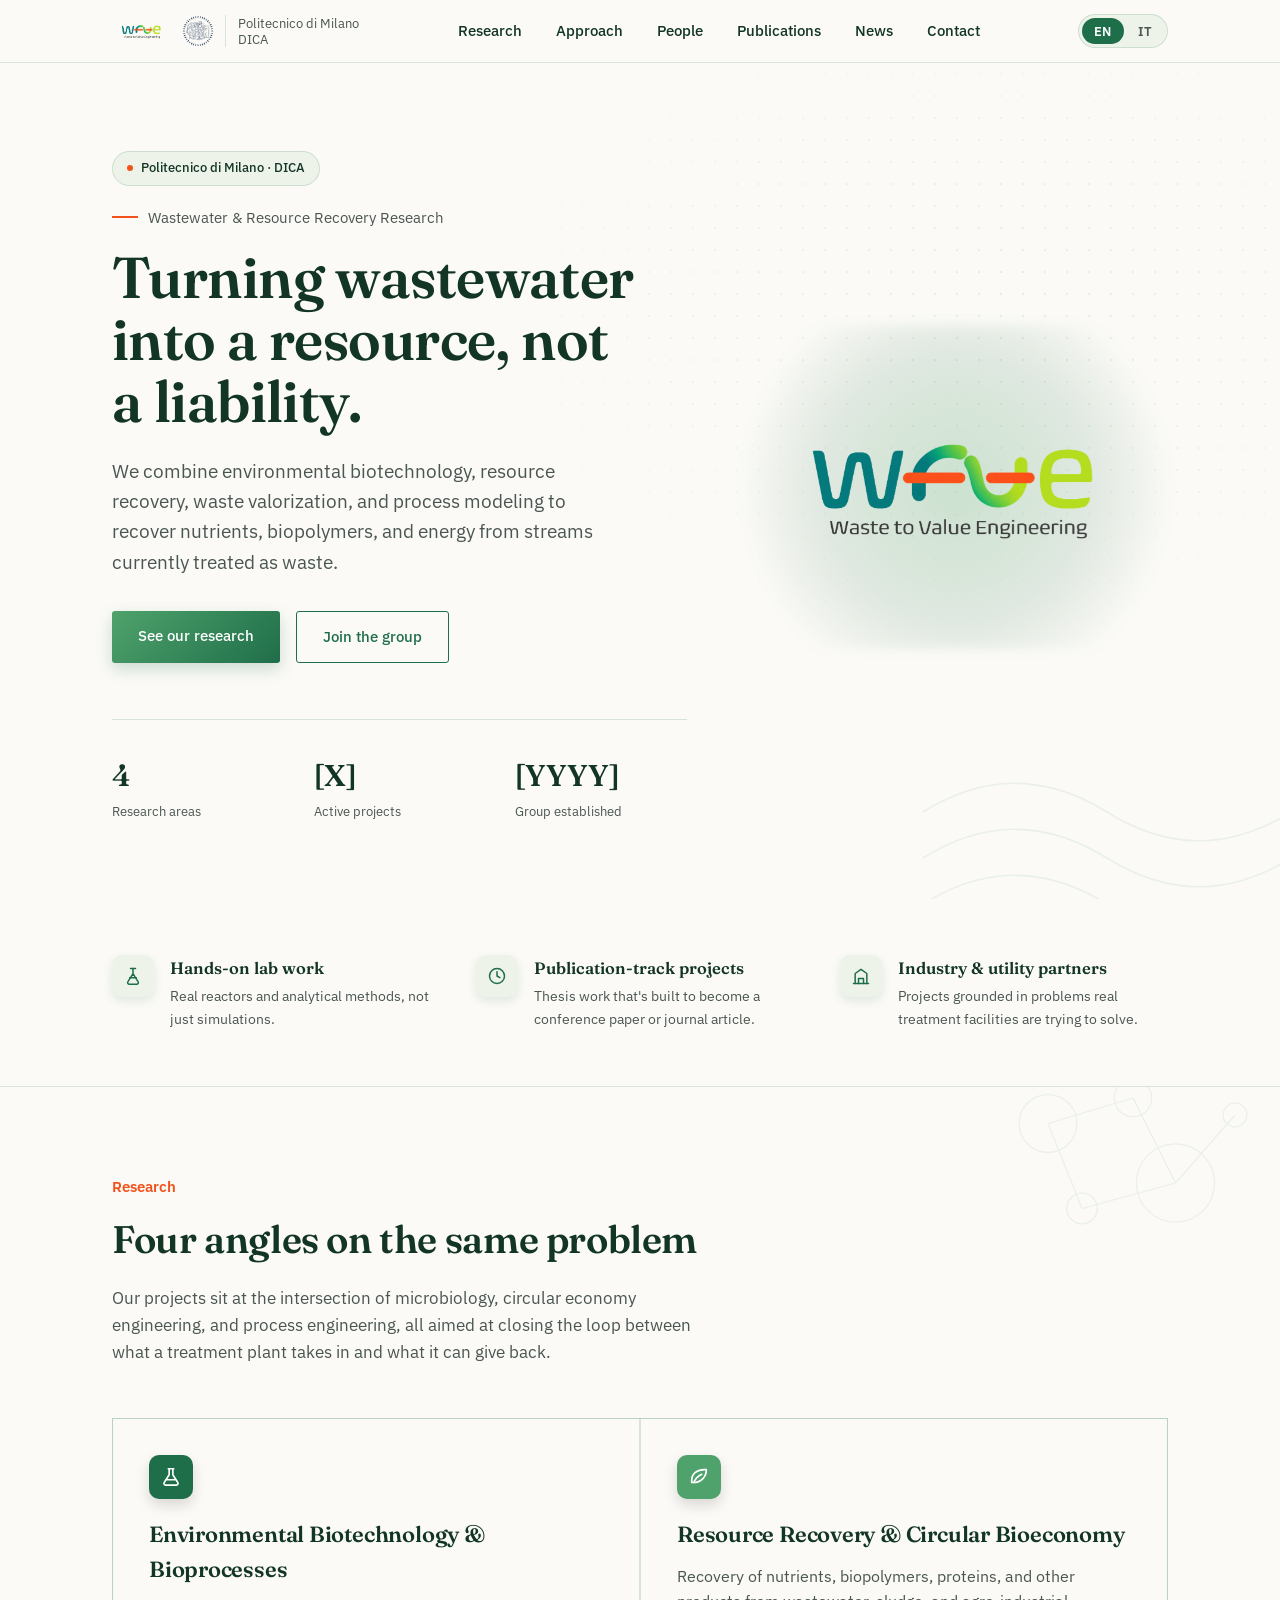
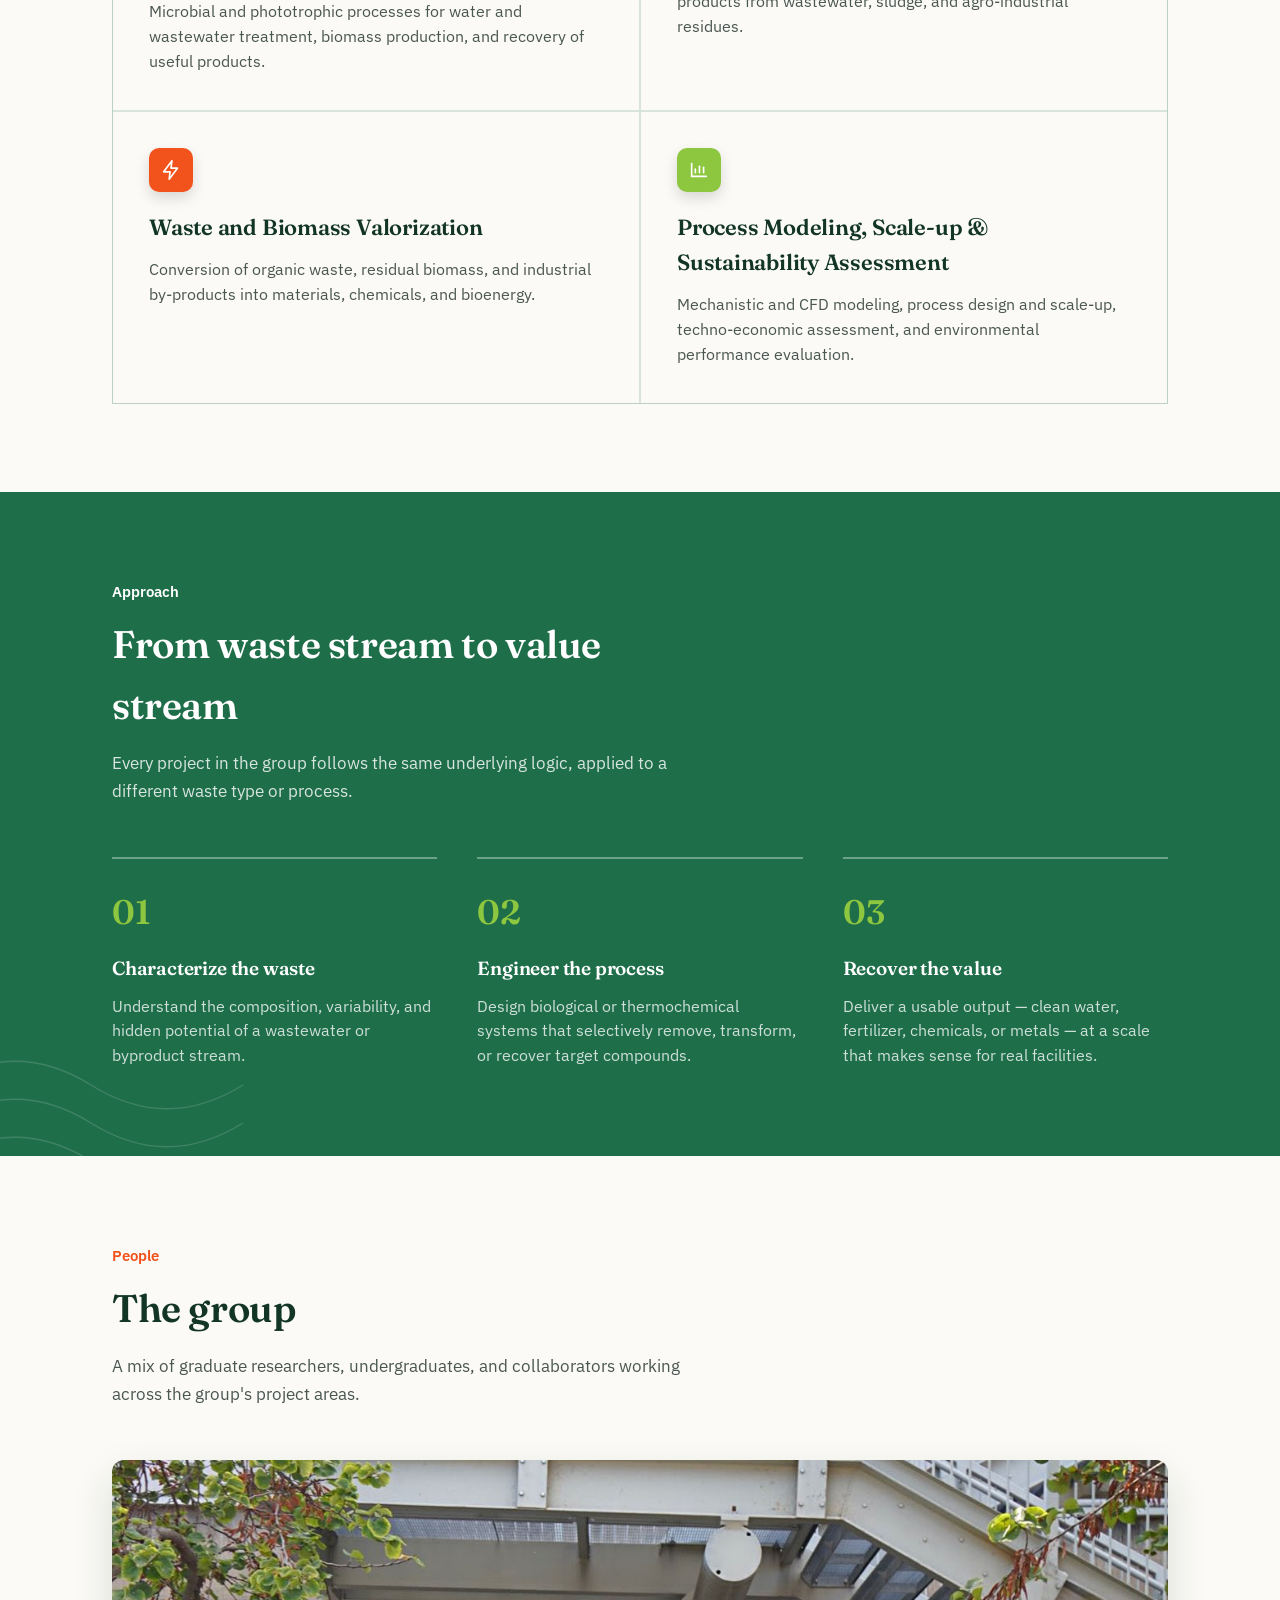
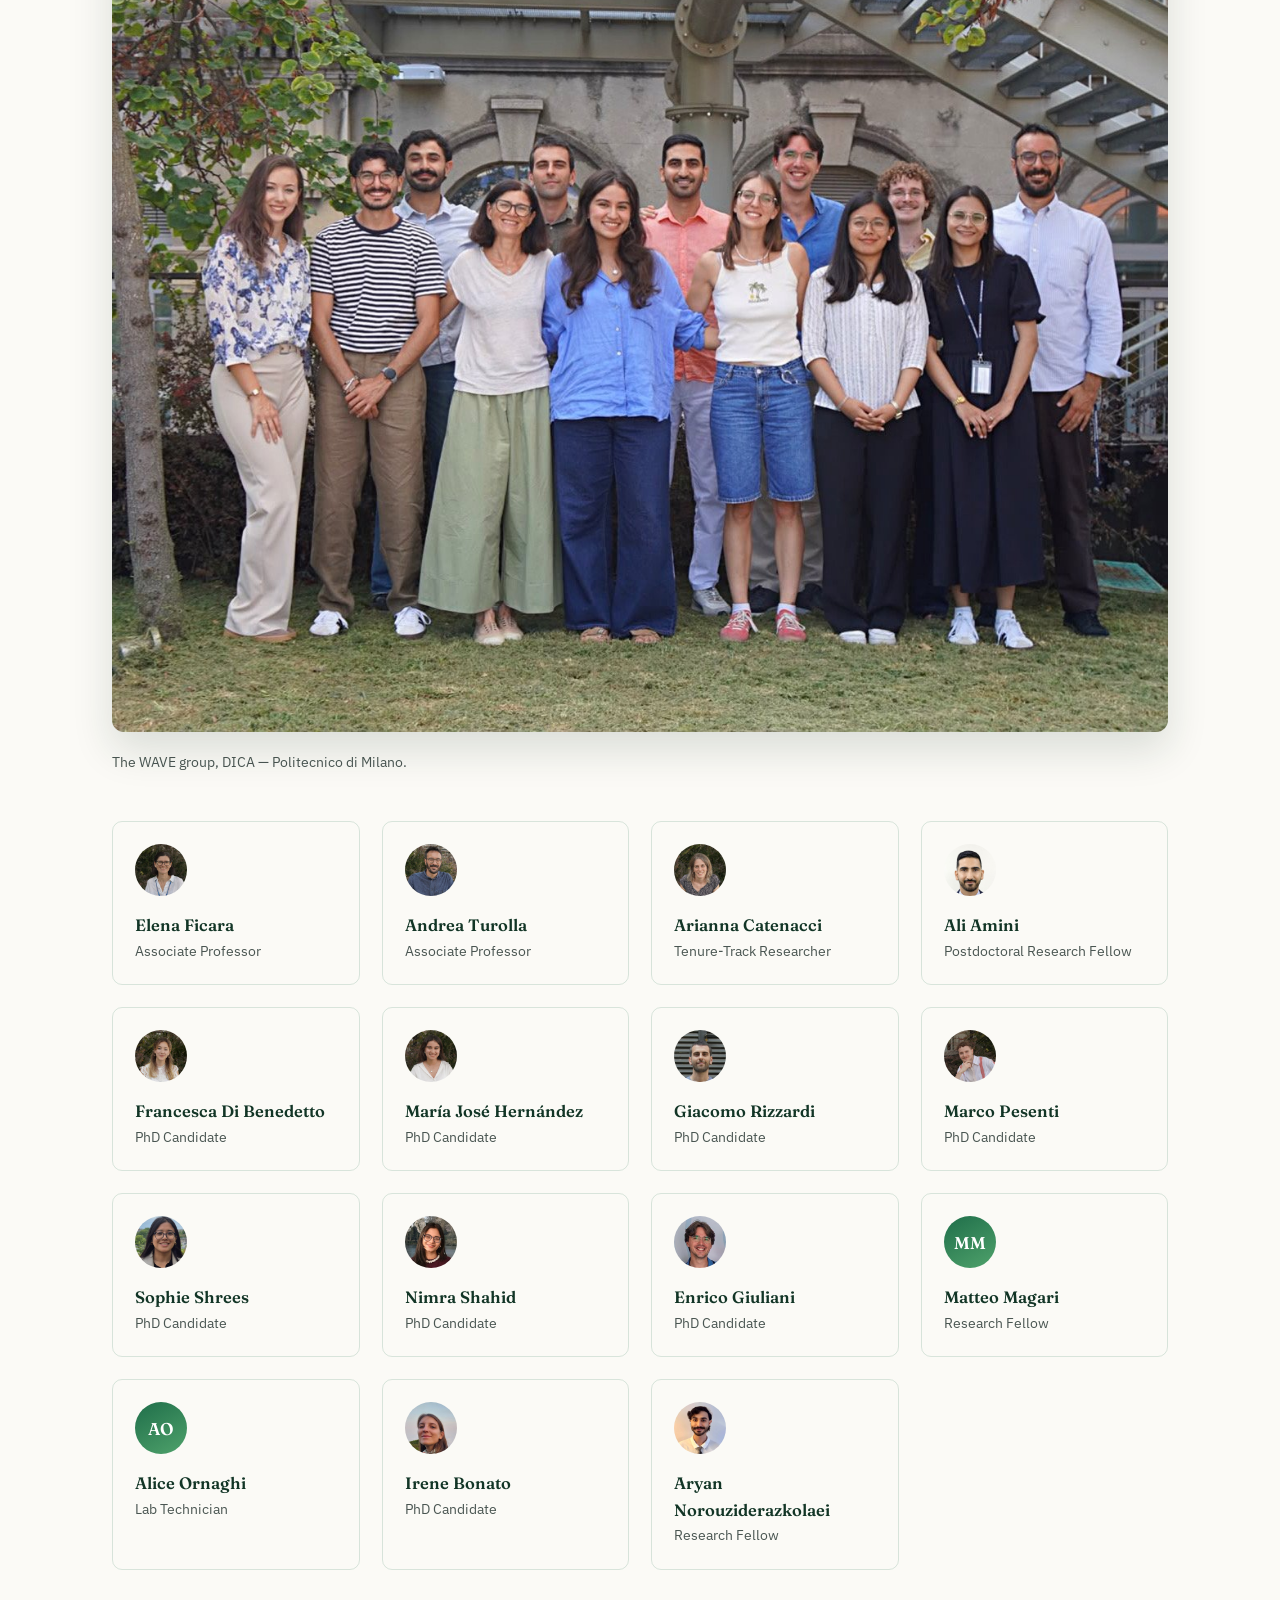
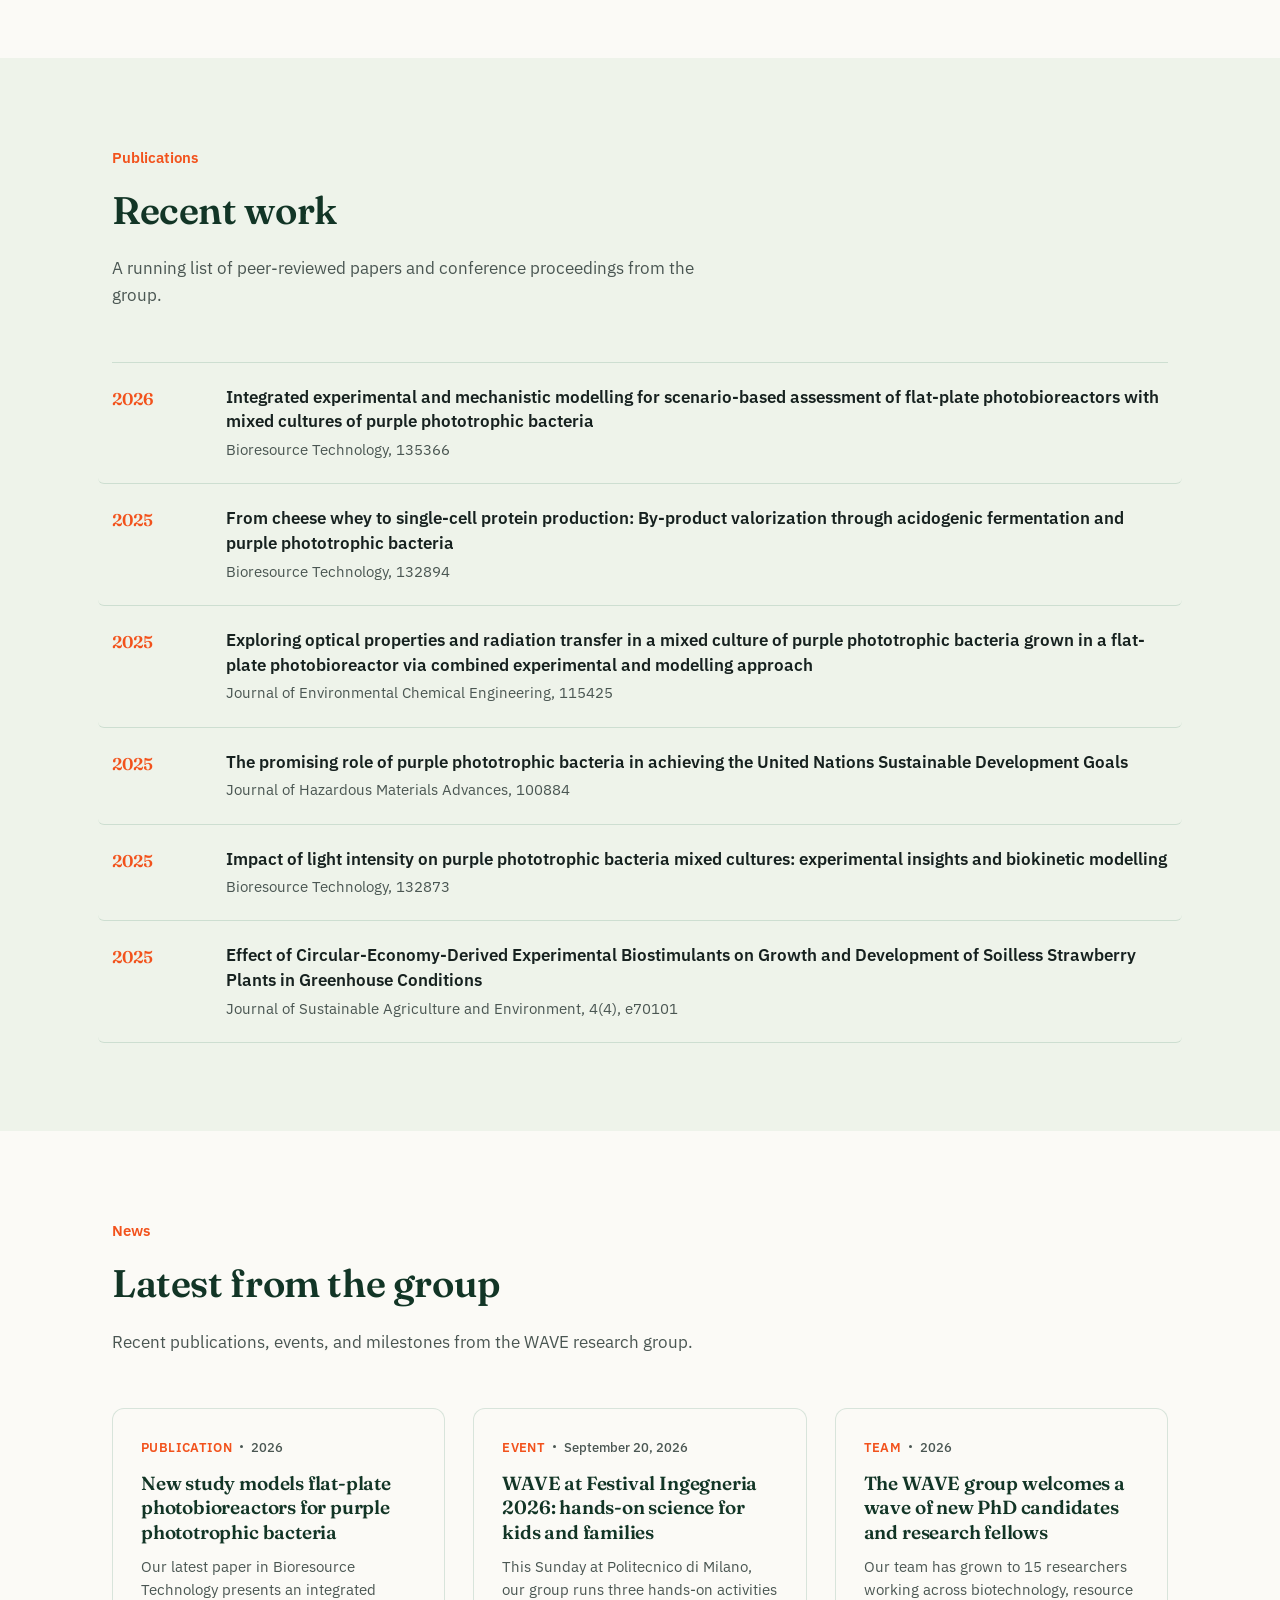
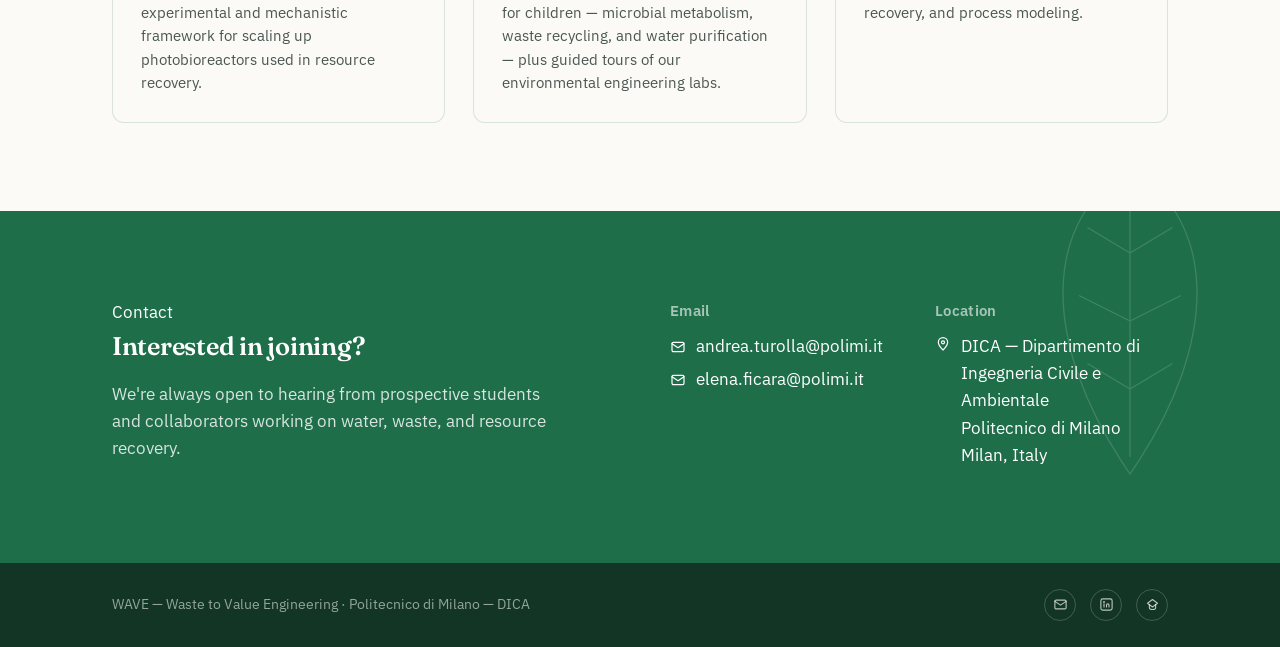
==== index.html @ e02fe206 "Make the whole person card clickable, not just the photo Elena Ficara and Ali Amini's .person cards " ====
<!DOCTYPE html>
<html lang="en">
<head>
<meta charset="UTF-8">
<meta name="viewport" content="width=device-width, initial-scale=1.0">
<title>WAVE — Waste to Value Engineering</title>
<link rel="icon" href="wave-logo.png">
<link rel="preconnect" href="https://fonts.googleapis.com">
<link rel="preconnect" href="https://fonts.gstatic.com" crossorigin>
<link href="https://fonts.googleapis.com/css2?family=Fraunces:opsz,wght@9..144,400;9..144,500;9..144,600;9..144,700&family=IBM+Plex+Sans:wght@400;500;600&display=swap" rel="stylesheet">
<style>
  :root{
    --teal-deep:   #1F6E4A;
    --teal-ink:    #123526;
    --green-mid:   #4FA26B;
    --green-lime:  #8DC63F;
    --orange:      #F2521C;
    --bg:          #FBFAF6;
    --bg-alt:      #EEF3EA;
    --ink:         #16211F;
    --ink-soft:    #4A5652;
    --line:        rgba(31,110,74,0.16);
  }

  *{margin:0;padding:0;box-sizing:border-box;}

  html{scroll-behavior:smooth;}

  body{
    background:var(--bg);
    color:var(--ink);
    font-family:'IBM Plex Sans', sans-serif;
    font-size:17px;
    line-height:1.6;
    -webkit-font-smoothing:antialiased;
  }

  h1,h2,h3,.display{
    font-family:'Fraunces', serif;
    font-weight:600;
    letter-spacing:-0.01em;
    color:var(--teal-ink);
  }

  a{color:inherit;text-decoration:none;}
  img{max-width:100%;display:block;}
  svg{display:block;}

  .wrap{
    max-width:1120px;
    margin:0 auto;
    padding:0 32px;
  }

  /* ---------- nav ---------- */
  header{
    position:sticky;
    top:0;
    z-index:50;
    background:rgba(251,250,246,0.92);
    backdrop-filter:blur(8px);
    border-bottom:1px solid var(--line);
  }
  .nav-inner{
    display:flex;
    align-items:center;
    justify-content:space-between;
    padding:14px 32px;
    max-width:1120px;
    margin:0 auto;
    gap:20px;
  }
  .brand{display:flex;align-items:center;gap:12px;}
  .brand img{height:32px;width:auto;}
  .brand .polimi-logo{height:30px;}
  .brand .affil{
    font-size:12.5px;
    color:var(--ink-soft);
    border-left:1px solid var(--line);
    padding-left:12px;
    line-height:1.3;
  }
  nav{flex:1;display:flex;justify-content:center;}
  nav ul{
    display:flex;
    gap:30px;
    list-style:none;
  }
  nav a{
    font-size:15px;
    font-weight:500;
    color:var(--teal-ink);
    padding:6px 2px;
    border-bottom:2px solid transparent;
    transition:border-color .15s ease;
  }
  nav a:hover{border-color:var(--orange);}
  .nav-toggle{display:none;}

  /* ---------- language switch ---------- */
  .lang-switch{
    display:flex;
    align-items:center;
    gap:2px;
    border:1px solid var(--line);
    border-radius:100px;
    padding:3px;
    background:var(--bg-alt);
    flex:none;
  }
  .lang-switch button{
    border:none;
    background:transparent;
    font-family:'IBM Plex Sans',sans-serif;
    font-size:12.5px;
    font-weight:600;
    letter-spacing:0.02em;
    color:var(--ink-soft);
    padding:5px 12px;
    border-radius:100px;
    cursor:pointer;
    transition:background .15s ease, color .15s ease;
  }
  .lang-switch button.active{
    background:var(--teal-deep);
    color:#fff;
  }
  .lang-switch button:hover:not(.active){color:var(--teal-ink);}

  /* ---------- hero ---------- */
  .hero{
    position:relative;
    padding:88px 0 76px;
    overflow:hidden;
    isolation:isolate;
  }
  .hero::before{
    content:"";
    position:absolute;
    inset:0;
    background-image:radial-gradient(rgba(31,110,74,0.10) 1.4px, transparent 1.4px);
    background-size:22px 22px;
    -webkit-mask-image:radial-gradient(ellipse 65% 60% at 78% 30%, #000 0%, transparent 72%);
    mask-image:radial-gradient(ellipse 65% 60% at 78% 30%, #000 0%, transparent 72%);
    pointer-events:none;
  }
  .hero-grid{
    position:relative;
    display:grid;
    grid-template-columns:1.15fr 0.85fr;
    gap:56px;
    align-items:center;
  }
  .affil-chip{
    display:inline-flex;
    align-items:center;
    gap:8px;
    background:var(--bg-alt);
    border:1px solid var(--line);
    color:var(--teal-ink);
    font-size:13px;
    font-weight:500;
    padding:6px 14px;
    border-radius:100px;
    margin-bottom:20px;
  }
  .affil-chip .dot{width:6px;height:6px;border-radius:50%;background:var(--orange);}
  .eyebrow-line{
    display:flex;
    align-items:center;
    gap:10px;
    margin-bottom:18px;
    color:var(--ink-soft);
    font-size:14.5px;
  }
  .eyebrow-line .dash{
    width:26px;height:2px;background:var(--orange);
  }
  .hero h1{
    font-size:clamp(2.5rem, 4.6vw, 3.6rem);
    line-height:1.08;
    max-width:14ch;
  }
  .hero p.lede{
    margin-top:22px;
    font-size:19px;
    color:var(--ink-soft);
    max-width:46ch;
  }
  .hero-cta{
    margin-top:34px;
    display:flex;
    gap:16px;
    flex-wrap:wrap;
  }
  .btn{
    display:inline-block;
    padding:13px 26px;
    border-radius:3px;
    font-weight:500;
    font-size:15px;
  }
  .btn-primary{
    background:linear-gradient(135deg, var(--green-mid), var(--teal-deep));
    color:#fff;
    box-shadow:0 6px 16px rgba(31,110,74,0.22);
    transition:box-shadow .2s ease, transform .2s ease;
  }
  .btn-primary:hover{
    box-shadow:0 10px 22px rgba(31,110,74,0.32);
    transform:translateY(-1px);
  }
  .btn-ghost{
    border:1.5px solid var(--teal-deep);
    color:var(--teal-deep);
    transition:background .15s ease, transform .2s ease;
  }
  .btn-ghost:hover{background:rgba(31,110,74,0.06); transform:translateY(-1px);}
  .hero-visual{
    position:relative;
    display:flex;
    align-items:center;
    justify-content:center;
    padding:20px 0;
  }
  .hero-visual::before{
    content:"";
    position:absolute;
    inset:-10%;
    background:radial-gradient(circle at 50% 50%, rgba(79,162,107,0.28) 0%, rgba(31,110,74,0.12) 45%, transparent 72%);
    filter:blur(6px);
    pointer-events:none;
    z-index:-1;
  }
  .hero-stats{
    position:relative;
    margin-top:56px;
    padding-top:32px;
    border-top:1px solid var(--line);
    display:grid;
    grid-template-columns:repeat(3,auto);
    gap:48px;
  }
  .hero-stats .stat-num{
    font-family:'Fraunces',serif;
    font-size:30px;
    font-weight:600;
    color:var(--teal-ink);
  }
  .hero-stats .stat-label{
    font-size:13px;
    color:var(--ink-soft);
    margin-top:2px;
  }

  @media (prefers-reduced-motion: no-preference){
    .reveal{animation:reveal-up .7s cubic-bezier(.2,.7,.2,1) both;}
    .reveal-1{animation-delay:.02s;}
    .reveal-2{animation-delay:.12s;}
    .reveal-3{animation-delay:.22s;}
    .reveal-4{animation-delay:.32s;}
    @keyframes reveal-up{
      from{opacity:0; transform:translateY(14px);}
      to{opacity:1; transform:translateY(0);}
    }

    .hero-visual img{
      animation:logo-materialize 1.3s cubic-bezier(.16,1,.3,1) both;
      animation-delay:.5s;
    }
    @keyframes logo-materialize{
      0%{opacity:0; transform:scale(.8); filter:blur(10px);}
      55%{opacity:1;}
      100%{opacity:1; transform:scale(1); filter:blur(0);}
    }

    /* ---------- scroll reveal ---------- */
    [data-reveal]{
      opacity:0;
      transform:translateY(28px);
      transition:opacity .8s cubic-bezier(.2,.7,.2,1), transform .8s cubic-bezier(.2,.7,.2,1);
    }
    [data-reveal].is-visible{
      opacity:1;
      transform:translateY(0);
    }
    .why-grid [data-reveal]:nth-child(2){transition-delay:.1s;}
    .why-grid [data-reveal]:nth-child(3){transition-delay:.2s;}
    .research-grid [data-reveal]:nth-child(2){transition-delay:.08s;}
    .research-grid [data-reveal]:nth-child(3){transition-delay:.16s;}
    .research-grid [data-reveal]:nth-child(4){transition-delay:.24s;}
    .process [data-reveal]:nth-child(2){transition-delay:.1s;}
    .process [data-reveal]:nth-child(3){transition-delay:.2s;}
    .people-grid [data-reveal]:nth-child(4n+2){transition-delay:.08s;}
    .people-grid [data-reveal]:nth-child(4n+3){transition-delay:.16s;}
    .people-grid [data-reveal]:nth-child(4n+4){transition-delay:.24s;}
    .pub-list [data-reveal]:nth-child(2){transition-delay:.1s;}
    .pub-list [data-reveal]:nth-child(3){transition-delay:.2s;}
    .news-grid [data-reveal]:nth-child(2){transition-delay:.1s;}
    .news-grid [data-reveal]:nth-child(3){transition-delay:.2s;}
  }

  /* ---------- section shared ---------- */
  section{padding:88px 0;}
  .section-head{
    max-width:60ch;
    margin-bottom:52px;
  }
  .section-head .kicker{
    color:var(--orange);
    font-weight:600;
    font-size:15px;
    margin-bottom:10px;
    display:block;
  }
  .section-head h2{
    font-size:clamp(1.8rem,3vw,2.4rem);
  }
  .section-head p{
    margin-top:14px;
    color:var(--ink-soft);
    font-size:17px;
  }
  .band-teal{
    background:var(--teal-deep);
    color:#fff;
  }
  .band-teal h2, .band-teal .section-head .kicker{color:#fff;}
  .band-teal .section-head p{color:rgba(255,255,255,0.82);}

  /* ---------- decorative motifs ---------- */
  .decor-host{position:relative; overflow:hidden; isolation:isolate;}
  .decor{
    position:absolute;
    z-index:-1;
    pointer-events:none;
    color:var(--teal-deep);
    opacity:0.07;
  }
  .decor-light{color:#fff; opacity:0.14;}

  /* ---------- why strip ---------- */
  .why-strip{
    padding:56px 0;
    border-bottom:1px solid var(--line);
  }
  .why-grid{
    display:grid;
    grid-template-columns:repeat(3,1fr);
    gap:36px;
  }
  .why-item{
    display:flex;
    gap:16px;
    padding:14px;
    margin:-14px;
    border-radius:12px;
    transition:background .2s ease, transform .2s ease;
  }
  .why-item:hover{
    background:var(--bg-alt);
    transform:translateY(-2px);
  }
  .why-icon{
    flex:none;
    width:42px;height:42px;
    border-radius:10px;
    background:var(--bg-alt);
    display:flex;align-items:center;justify-content:center;
    color:var(--teal-deep);
    box-shadow:0 4px 10px rgba(31,110,74,0.12);
    transition:transform .2s ease;
  }
  .why-item:hover .why-icon{transform:scale(1.06);}
  .why-item h4{
    font-family:'Fraunces',serif;
    font-size:16.5px;
    font-weight:600;
    color:var(--teal-ink);
    margin-bottom:4px;
  }
  .why-item p{
    font-size:14px;
    color:var(--ink-soft);
  }

  /* ---------- research cards ---------- */
  .research-grid{
    display:grid;
    grid-template-columns:repeat(2,1fr);
    gap:2px;
    background:var(--line);
    border:1px solid var(--line);
  }
  .research-card{
    background:var(--bg);
    padding:36px;
    transition:background .15s ease;
  }
  .research-card:hover{background:var(--bg-alt);}
  .research-card .icon-badge{
    width:44px;height:44px;
    border-radius:10px;
    display:flex;align-items:center;justify-content:center;
    margin-bottom:18px;
    color:#fff;
    box-shadow:0 6px 14px rgba(0,0,0,0.14);
    transition:transform .2s ease;
  }
  .research-card:hover .icon-badge{transform:scale(1.06);}
  .research-card h3{
    font-size:22px;
    margin-bottom:12px;
  }
  .research-card p{
    color:var(--ink-soft);
    font-size:15.5px;
  }

  /* ---------- process ---------- */
  .process{
    display:grid;
    grid-template-columns:repeat(3,1fr);
    gap:40px;
    margin-top:8px;
  }
  .process-step{
    position:relative;
    padding-top:26px;
    border-top:2px solid rgba(255,255,255,0.35);
  }
  .process-step .num{
    font-family:'Fraunces',serif;
    font-size:34px;
    font-weight:600;
    color:var(--green-lime);
    display:block;
    margin-bottom:14px;
  }
  .process-step h3{
    color:#fff;
    font-size:19px;
    margin-bottom:10px;
  }
  .process-step p{
    color:rgba(255,255,255,0.78);
    font-size:15.5px;
  }

  /* ---------- people ---------- */
  .team-photo{
    border-radius:12px;
    overflow:hidden;
    margin-bottom:20px;
    box-shadow:0 18px 40px rgba(18,53,38,0.14);
  }
  .team-photo img{
    width:100%;
    height:auto;
    display:block;
  }
  .team-photo-caption{
    font-size:13.5px;
    color:var(--ink-soft);
    margin-bottom:48px;
  }
  .people-grid{
    display:grid;
    grid-template-columns:repeat(4,1fr);
    gap:22px;
  }
  .person{
    display:block;
    text-align:left;
    border:1px solid var(--line);
    border-radius:10px;
    padding:22px;
    transition:box-shadow .15s ease, transform .15s ease;
  }
  .person:hover{
    box-shadow:0 10px 24px rgba(18,53,38,0.08);
    transform:translateY(-2px);
  }
  a.person{cursor:pointer;}
  .person .avatar{
    width:52px;height:52px;
    border-radius:50%;
    background:linear-gradient(150deg,var(--teal-deep),var(--green-mid));
    margin-bottom:16px;
    display:flex;align-items:center;justify-content:center;
    color:#fff;
    font-family:'Fraunces',serif;
    font-weight:600;
    font-size:17px;
    overflow:hidden;
    transition:opacity .15s ease;
  }
  a.person:hover .avatar{opacity:0.85;}
  .person .avatar img{
    width:100%;
    height:100%;
    object-fit:cover;
    display:block;
  }
  .person h4{
    font-family:'Fraunces',serif;
    font-size:16.5px;
    font-weight:600;
    color:var(--teal-ink);
  }
  .person .role{
    font-size:13.5px;
    color:var(--ink-soft);
    margin-top:2px;
  }
  .people-note{
    margin-top:32px;
    font-size:14.5px;
    color:var(--ink-soft);
    border-top:1px solid var(--line);
    padding-top:20px;
  }

  /* ---------- publications ---------- */
  .pub-list{border-top:1px solid var(--line);}
  .pub-item{
    display:grid;
    grid-template-columns:90px 1fr;
    gap:24px;
    padding:22px 14px;
    margin:0 -14px;
    border-bottom:1px solid var(--line);
    border-radius:6px;
    transition:background .15s ease;
  }
  .pub-item:hover{background:rgba(31,110,74,0.05);}
  .pub-item .year{
    font-family:'Fraunces',serif;
    font-weight:600;
    color:var(--orange);
    font-size:17px;
  }
  .pub-item h4{
    font-size:16.5px;
    font-weight:600;
    color:var(--ink);
    line-height:1.5;
  }
  .pub-item .venue{
    font-size:14.5px;
    color:var(--ink-soft);
    margin-top:4px;
  }

  /* ---------- news ---------- */
  .news-grid{
    display:grid;
    grid-template-columns:repeat(3,1fr);
    gap:28px;
  }
  .news-card{
    background:var(--bg);
    border:1px solid var(--line);
    border-radius:12px;
    padding:28px;
    transition:box-shadow .2s ease, transform .2s ease;
  }
  .news-card:hover{
    box-shadow:0 14px 28px rgba(18,53,38,0.12);
    transform:translateY(-3px);
  }
  .news-meta{
    display:flex;
    align-items:center;
    gap:8px;
    margin-bottom:14px;
    font-size:12.5px;
    font-weight:600;
    color:var(--orange);
    text-transform:uppercase;
    letter-spacing:0.03em;
  }
  .news-meta .dot{width:3px;height:3px;border-radius:50%;background:var(--ink-soft);flex:none;}
  .news-meta .news-date{
    color:var(--ink-soft);
    font-weight:500;
    text-transform:none;
    letter-spacing:0;
  }
  .news-card h3{
    font-size:19px;
    line-height:1.3;
    margin-bottom:10px;
  }
  .news-card p{
    font-size:14.5px;
    color:var(--ink-soft);
  }

  /* ---------- contact / footer ---------- */
  .contact-grid{
    display:grid;
    grid-template-columns:1fr 1fr;
    gap:60px;
    align-items:start;
  }
  .contact-block h3{
    font-size:15px;
    text-transform:none;
    letter-spacing:0.02em;
    margin-bottom:10px;
    font-family:'IBM Plex Sans',sans-serif;
    font-weight:600;
    color:rgba(255,255,255,0.6);
  }
  .contact-block a, .contact-block p{
    color:#fff;
    font-size:17px;
    display:flex;
    align-items:center;
    gap:10px;
    margin-bottom:6px;
  }
  .contact-block a{transition:opacity .15s ease;}
  .contact-block a:hover{opacity:0.75;}
  footer{
    background:var(--teal-ink);
    color:rgba(255,255,255,0.55);
    padding:26px 0;
    font-size:13.5px;
  }
  .footer-inner{
    display:flex;
    justify-content:space-between;
    align-items:center;
    flex-wrap:wrap;
    gap:12px;
  }
  .footer-social{
    display:flex;
    gap:14px;
  }
  .footer-social a{
    width:32px;height:32px;
    border-radius:50%;
    border:1px solid rgba(255,255,255,0.2);
    display:flex;align-items:center;justify-content:center;
    color:rgba(255,255,255,0.7);
    transition:border-color .15s ease, color .15s ease;
  }
  .footer-social a:hover{border-color:var(--green-lime); color:var(--green-lime);}

  .placeholder-tag{
    display:inline-block;
    font-size:12px;
    background:rgba(242,82,28,0.12);
    color:var(--orange);
    padding:2px 8px;
    border-radius:2px;
    margin-left:8px;
    font-weight:500;
    vertical-align:middle;
  }

  @media (max-width: 860px){
    nav ul{display:none;}
    .brand .affil{display:none;}
    .hero-grid{grid-template-columns:1fr;}
    .hero-visual{order:-1;max-width:260px;margin:0 auto;}
    .hero-stats{grid-template-columns:repeat(3,1fr); gap:20px;}
    .why-grid{grid-template-columns:1fr; gap:28px;}
    .research-grid{grid-template-columns:1fr;}
    .process{grid-template-columns:1fr;gap:32px;}
    .people-grid{grid-template-columns:repeat(2,1fr);}
    .news-grid{grid-template-columns:1fr;}
    .contact-grid{grid-template-columns:1fr;gap:36px;}
    .pub-item{grid-template-columns:60px 1fr;}
  }
</style>
</head>
<body>

<header>
  <div class="nav-inner">
    <div class="brand">
      <img src="wave-logo.png" alt="WAVE logo">
      <img src="polimi-logo.png" alt="Politecnico di Milano logo" class="polimi-logo">
      <span class="affil">Politecnico di Milano<br>DICA</span>
    </div>
    <nav>
      <ul>
        <li><a href="#research" data-i18n="nav.research">Research</a></li>
        <li><a href="#approach" data-i18n="nav.approach">Approach</a></li>
        <li><a href="#people" data-i18n="nav.people">People</a></li>
        <li><a href="#publications" data-i18n="nav.publications">Publications</a></li>
        <li><a href="#news" data-i18n="nav.news">News</a></li>
        <li><a href="#contact" data-i18n="nav.contact">Contact</a></li>
      </ul>
    </nav>
    <div class="lang-switch" role="group" aria-label="Language / Lingua">
      <button type="button" data-lang-btn="en">EN</button>
      <button type="button" data-lang-btn="it">IT</button>
    </div>
  </div>
</header>

<section class="hero">
  <svg class="decor" style="width:460px;height:460px;bottom:-120px;right:-80px;" viewBox="0 0 400 400" fill="none" stroke="currentColor" stroke-width="1.5" aria-hidden="true">
    <path d="M20,220 Q100,170 180,220 T340,220"/>
    <path d="M20,260 Q100,210 180,260 T340,260"/>
    <path d="M20,300 Q100,250 180,300 T340,300"/>
    <path d="M20,340 Q100,290 180,340 T340,340"/>
  </svg>
  <div class="wrap hero-grid">
    <div>
      <div class="affil-chip reveal reveal-1"><span class="dot"></span> Politecnico di Milano · DICA</div>
      <div class="eyebrow-line reveal reveal-1"><span class="dash"></span> <span data-i18n="hero.eyebrow">Wastewater &amp; Resource Recovery Research</span></div>
      <h1 class="reveal reveal-2" data-i18n="hero.h1">Turning wastewater into a resource, not a liability.</h1>
      <p class="lede reveal reveal-3" data-i18n="hero.lede">We combine environmental biotechnology, resource recovery, waste valorization, and process modeling to recover nutrients, biopolymers, and energy from streams currently treated as waste.</p>
      <div class="hero-cta reveal reveal-4">
        <a href="#research" class="btn btn-primary" data-i18n="hero.cta.primary">See our research</a>
        <a href="#contact" class="btn btn-ghost" data-i18n="hero.cta.ghost">Join the group</a>
      </div>
      <div class="hero-stats reveal reveal-4">
        <div>
          <div class="stat-num">4</div>
          <div class="stat-label" data-i18n="hero.stat1">Research areas</div>
        </div>
        <div>
          <div class="stat-num">[X]</div>
          <div class="stat-label" data-i18n="hero.stat2">Active projects</div>
        </div>
        <div>
          <div class="stat-num">[YYYY]</div>
          <div class="stat-label" data-i18n="hero.stat3">Group established</div>
        </div>
      </div>
    </div>
    <div class="hero-visual reveal reveal-3">
      <img src="wave-logo.png" alt="WAVE — Waste to Value Engineering logo" style="width:100%;height:auto;object-fit:contain;">
    </div>
  </div>
</section>

<section class="why-strip">
  <div class="wrap why-grid">
    <div class="why-item" data-reveal>
      <div class="why-icon">
        <svg width="20" height="20" viewBox="0 0 24 24" fill="none" stroke="currentColor" stroke-width="1.8" stroke-linecap="round" stroke-linejoin="round"><path d="M12 3v6.2L5.8 19a2 2 0 0 0 1.7 3h9a2 2 0 0 0 1.7-3L12 9.2V3"/><path d="M9 3h6"/><path d="M8 14h8"/></svg>
      </div>
      <div>
        <h4 data-i18n="why1.title">Hands-on lab work</h4>
        <p data-i18n="why1.desc">Real reactors and analytical methods, not just simulations.</p>
      </div>
    </div>
    <div class="why-item" data-reveal>
      <div class="why-icon">
        <svg width="20" height="20" viewBox="0 0 24 24" fill="none" stroke="currentColor" stroke-width="1.8" stroke-linecap="round" stroke-linejoin="round"><circle cx="12" cy="12" r="9"/><path d="M12 7v5l3.5 2"/></svg>
      </div>
      <div>
        <h4 data-i18n="why2.title">Publication-track projects</h4>
        <p data-i18n="why2.desc">Thesis work that's built to become a conference paper or journal article.</p>
      </div>
    </div>
    <div class="why-item" data-reveal>
      <div class="why-icon">
        <svg width="20" height="20" viewBox="0 0 24 24" fill="none" stroke="currentColor" stroke-width="1.8" stroke-linecap="round" stroke-linejoin="round"><path d="M3 21h18"/><path d="M5 21V9l7-5 7 5v12"/><path d="M9 21v-6h6v6"/></svg>
      </div>
      <div>
        <h4 data-i18n="why3.title">Industry &amp; utility partners</h4>
        <p data-i18n="why3.desc">Projects grounded in problems real treatment facilities are trying to solve.</p>
      </div>
    </div>
  </div>
</section>

<section id="research" class="decor-host">
  <svg class="decor" style="width:340px;height:340px;top:-40px;right:-40px;" viewBox="0 0 400 400" fill="none" stroke="currentColor" stroke-width="1.5" aria-hidden="true">
    <circle cx="80" cy="90" r="34"/>
    <circle cx="180" cy="60" r="22"/>
    <circle cx="230" cy="160" r="46"/>
    <circle cx="120" cy="190" r="18"/>
    <circle cx="300" cy="80" r="14"/>
    <line x1="80" y1="90" x2="180" y2="60"/>
    <line x1="180" y1="60" x2="230" y2="160"/>
    <line x1="230" y1="160" x2="120" y2="190"/>
    <line x1="80" y1="90" x2="120" y2="190"/>
    <line x1="230" y1="160" x2="300" y2="80"/>
  </svg>
  <div class="wrap">
    <div class="section-head" data-reveal>
      <span class="kicker" data-i18n="research.kicker">Research</span>
      <h2 data-i18n="research.h2">Four angles on the same problem</h2>
      <p data-i18n="research.p">Our projects sit at the intersection of microbiology, circular economy engineering, and process engineering, all aimed at closing the loop between what a treatment plant takes in and what it can give back.</p>
    </div>
    <div class="research-grid">
      <div class="research-card" data-reveal>
        <div class="icon-badge" style="background:var(--teal-deep);">
          <svg width="22" height="22" viewBox="0 0 24 24" fill="none" stroke="currentColor" stroke-width="1.8" stroke-linecap="round" stroke-linejoin="round"><path d="M9 3h6"/><path d="M10 3v6.5L4.6 18a1.8 1.8 0 0 0 1.5 2.8h11.8a1.8 1.8 0 0 0 1.5-2.8L14 9.5V3"/><path d="M7.5 15h9"/></svg>
        </div>
        <h3 data-i18n="research.card1.title">Environmental Biotechnology &amp; Bioprocesses</h3>
        <p data-i18n="research.card1.desc">Microbial and phototrophic processes for water and wastewater treatment, biomass production, and recovery of useful products.</p>
      </div>
      <div class="research-card" data-reveal>
        <div class="icon-badge" style="background:var(--green-mid);">
          <svg width="22" height="22" viewBox="0 0 24 24" fill="none" stroke="currentColor" stroke-width="1.8" stroke-linecap="round" stroke-linejoin="round"><path d="M20 4c0 8-6 14-14 14H4v-2C4 8 10 4 18 4h2Z"/><path d="M6 18c2-4 5-7 9-9"/></svg>
        </div>
        <h3 data-i18n="research.card2.title">Resource Recovery &amp; Circular Bioeconomy</h3>
        <p data-i18n="research.card2.desc">Recovery of nutrients, biopolymers, proteins, and other products from wastewater, sludge, and agro-industrial residues.</p>
      </div>
      <div class="research-card" data-reveal>
        <div class="icon-badge" style="background:var(--orange);">
          <svg width="22" height="22" viewBox="0 0 24 24" fill="none" stroke="currentColor" stroke-width="1.8" stroke-linecap="round" stroke-linejoin="round"><path d="M13 2 4 14h7l-1 8 9-12h-7l1-8Z"/></svg>
        </div>
        <h3 data-i18n="research.card3.title">Waste and Biomass Valorization</h3>
        <p data-i18n="research.card3.desc">Conversion of organic waste, residual biomass, and industrial by-products into materials, chemicals, and bioenergy.</p>
      </div>
      <div class="research-card" data-reveal>
        <div class="icon-badge" style="background:var(--green-lime);">
          <svg width="22" height="22" viewBox="0 0 24 24" fill="none" stroke="currentColor" stroke-width="1.8" stroke-linecap="round" stroke-linejoin="round"><path d="M4 19V5"/><path d="M4 19h16"/><path d="M8 15v-4"/><path d="M12.5 15V8"/><path d="M17 15v-6"/></svg>
        </div>
        <h3 data-i18n="research.card4.title">Process Modeling, Scale-up &amp; Sustainability Assessment</h3>
        <p data-i18n="research.card4.desc">Mechanistic and CFD modeling, process design and scale-up, techno-economic assessment, and environmental performance evaluation.</p>
      </div>
    </div>
  </div>
</section>

<section id="approach" class="band-teal decor-host">
  <svg class="decor decor-light" style="width:380px;height:380px;bottom:-100px;left:-80px;" viewBox="0 0 400 400" fill="none" stroke="currentColor" stroke-width="1.5" aria-hidden="true">
    <path d="M20,220 Q100,170 180,220 T340,220"/>
    <path d="M20,260 Q100,210 180,260 T340,260"/>
    <path d="M20,300 Q100,250 180,300 T340,300"/>
  </svg>
  <div class="wrap">
    <div class="section-head" data-reveal>
      <span class="kicker" data-i18n="approach.kicker">Approach</span>
      <h2 data-i18n="approach.h2">From waste stream to value stream</h2>
      <p data-i18n="approach.p">Every project in the group follows the same underlying logic, applied to a different waste type or process.</p>
    </div>
    <div class="process">
      <div class="process-step" data-reveal>
        <span class="num">01</span>
        <h3 data-i18n="approach.step1.title">Characterize the waste</h3>
        <p data-i18n="approach.step1.desc">Understand the composition, variability, and hidden potential of a wastewater or byproduct stream.</p>
      </div>
      <div class="process-step" data-reveal>
        <span class="num">02</span>
        <h3 data-i18n="approach.step2.title">Engineer the process</h3>
        <p data-i18n="approach.step2.desc">Design biological or thermochemical systems that selectively remove, transform, or recover target compounds.</p>
      </div>
      <div class="process-step" data-reveal>
        <span class="num">03</span>
        <h3 data-i18n="approach.step3.title">Recover the value</h3>
        <p data-i18n="approach.step3.desc">Deliver a usable output — clean water, fertilizer, chemicals, or metals — at a scale that makes sense for real facilities.</p>
      </div>
    </div>
  </div>
</section>

<section id="people">
  <div class="wrap">
    <div class="section-head" data-reveal>
      <span class="kicker" data-i18n="people.kicker">People</span>
      <h2 data-i18n="people.h2">The group</h2>
      <p data-i18n="people.p">A mix of graduate researchers, undergraduates, and collaborators working across the group's project areas.</p>
    </div>
    <div class="team-photo" data-reveal>
      <img src="wave-team-photo.jpg?v=2" alt="The WAVE research group">
    </div>
    <p class="team-photo-caption"><span data-i18n="people.caption">The WAVE group, DICA — Politecnico di Milano.</span></p>
    <div class="people-grid">
      <a class="person" data-reveal href="https://aunicalogin.polimi.it/aunicalogin/getservizio.xml?id_servizio=167&amp;evn_didattica=evento&amp;k_doc=66700" target="_blank" rel="noopener">
        <div class="avatar"><img src="elena-ficara.jpg" alt="Elena Ficara"></div>
        <h4>Elena Ficara</h4>
        <div class="role" data-i18n="people.role.professor">Associate Professor</div>
      </a>
      <div class="person" data-reveal>
        <div class="avatar"><img src="andrea-turolla.jpg" alt="Andrea Turolla"></div>
        <h4>Andrea Turolla</h4>
        <div class="role" data-i18n="people.role.professor">Associate Professor</div>
      </div>
      <div class="person" data-reveal>
        <div class="avatar"><img src="arianna-catenacci.jpg" alt="Arianna Catenacci"></div>
        <h4>Arianna Catenacci</h4>
        <div class="role" data-i18n="people.role.tenureTrack">Tenure-Track Researcher</div>
      </div>
      <a class="person" data-reveal href="ali-amini.html" target="_blank" rel="noopener">
        <div class="avatar"><img src="ali-amini.jpg" alt="Ali Amini"></div>
        <h4>Ali Amini</h4>
        <div class="role" data-i18n="people.role.postdoc">Postdoctoral Research Fellow</div>
      </a>
      <div class="person" data-reveal>
        <div class="avatar"><img src="francesca-di-benedetto.jpg" alt="Francesca Di Benedetto"></div>
        <h4>Francesca Di Benedetto</h4>
        <div class="role" data-i18n="people.role.phdCandidate">PhD Candidate</div>
      </div>
      <div class="person" data-reveal>
        <div class="avatar"><img src="maria-jose-hernandez.jpg" alt="María José Hernández"></div>
        <h4>María José Hernández</h4>
        <div class="role" data-i18n="people.role.phdCandidate">PhD Candidate</div>
      </div>
      <div class="person" data-reveal>
        <div class="avatar"><img src="giacomo-rizzardi.jpg" alt="Giacomo Rizzardi"></div>
        <h4>Giacomo Rizzardi</h4>
        <div class="role" data-i18n="people.role.phdCandidate">PhD Candidate</div>
      </div>
      <div class="person" data-reveal>
        <div class="avatar"><img src="marco-pesenti.jpg" alt="Marco Pesenti"></div>
        <h4>Marco Pesenti</h4>
        <div class="role" data-i18n="people.role.phdCandidate">PhD Candidate</div>
      </div>
      <div class="person" data-reveal>
        <div class="avatar"><img src="sophie-shrees.jpg" alt="Sophie Shrees"></div>
        <h4>Sophie Shrees</h4>
        <div class="role" data-i18n="people.role.phdCandidate">PhD Candidate</div>
      </div>
      <div class="person" data-reveal>
        <div class="avatar"><img src="nimra-shahid.jpg" alt="Nimra Shahid"></div>
        <h4>Nimra Shahid</h4>
        <div class="role" data-i18n="people.role.phdCandidate">PhD Candidate</div>
      </div>
      <div class="person" data-reveal>
        <div class="avatar"><img src="enrico-giuliani.jpg" alt="Enrico Giuliani"></div>
        <h4>Enrico Giuliani</h4>
        <div class="role" data-i18n="people.role.phdCandidate">PhD Candidate</div>
      </div>
      <div class="person" data-reveal>
        <div class="avatar">MM</div>
        <h4>Matteo Magari</h4>
        <div class="role" data-i18n="people.role.researchFellow">Research Fellow</div>
      </div>
      <div class="person" data-reveal>
        <div class="avatar">AO</div>
        <h4>Alice Ornaghi</h4>
        <div class="role" data-i18n="people.role.labTech">Lab Technician</div>
      </div>
      <div class="person" data-reveal>
        <div class="avatar"><img src="irene-bonato.jpg" alt="Irene Bonato"></div>
        <h4>Irene Bonato</h4>
        <div class="role" data-i18n="people.role.phdCandidate">PhD Candidate</div>
      </div>
      <div class="person" data-reveal>
        <div class="avatar"><img src="aryan-norouziderazkolaei.jpg" alt="Aryan Norouziderazkolaei"></div>
        <h4>Aryan Norouziderazkolaei</h4>
        <div class="role" data-i18n="people.role.researchFellow">Research Fellow</div>
      </div>
    </div>
  </div>
</section>

<section id="publications" style="background:var(--bg-alt);">
  <div class="wrap">
    <div class="section-head" data-reveal>
      <span class="kicker" data-i18n="publications.kicker">Publications</span>
      <h2 data-i18n="publications.h2">Recent work</h2>
      <p data-i18n="publications.p">A running list of peer-reviewed papers and conference proceedings from the group.</p>
    </div>
    <div class="pub-list">
      <div class="pub-item" data-reveal>
        <div class="year">2026</div>
        <div>
          <h4 data-i18n="pub1.title">Integrated experimental and mechanistic modelling for scenario-based assessment of flat-plate photobioreactors with mixed cultures of purple phototrophic bacteria</h4>
          <div class="venue" data-i18n="pub1.venue">Bioresource Technology, 135366</div>
        </div>
      </div>
      <div class="pub-item" data-reveal>
        <div class="year">2025</div>
        <div>
          <h4 data-i18n="pub2.title">From cheese whey to single-cell protein production: By-product valorization through acidogenic fermentation and purple phototrophic bacteria</h4>
          <div class="venue" data-i18n="pub2.venue">Bioresource Technology, 132894</div>
        </div>
      </div>
      <div class="pub-item" data-reveal>
        <div class="year">2025</div>
        <div>
          <h4 data-i18n="pub3.title">Exploring optical properties and radiation transfer in a mixed culture of purple phototrophic bacteria grown in a flat-plate photobioreactor via combined experimental and modelling approach</h4>
          <div class="venue" data-i18n="pub3.venue">Journal of Environmental Chemical Engineering, 115425</div>
        </div>
      </div>
      <div class="pub-item" data-reveal>
        <div class="year">2025</div>
        <div>
          <h4 data-i18n="pub4.title">The promising role of purple phototrophic bacteria in achieving the United Nations Sustainable Development Goals</h4>
          <div class="venue" data-i18n="pub4.venue">Journal of Hazardous Materials Advances, 100884</div>
        </div>
      </div>
      <div class="pub-item" data-reveal>
        <div class="year">2025</div>
        <div>
          <h4 data-i18n="pub5.title">Impact of light intensity on purple phototrophic bacteria mixed cultures: experimental insights and biokinetic modelling</h4>
          <div class="venue" data-i18n="pub5.venue">Bioresource Technology, 132873</div>
        </div>
      </div>
      <div class="pub-item" data-reveal>
        <div class="year">2025</div>
        <div>
          <h4 data-i18n="pub6.title">Effect of Circular-Economy-Derived Experimental Biostimulants on Growth and Development of Soilless Strawberry Plants in Greenhouse Conditions</h4>
          <div class="venue" data-i18n="pub6.venue">Journal of Sustainable Agriculture and Environment, 4(4), e70101</div>
        </div>
      </div>
    </div>
  </div>
</section>

<section id="news">
  <div class="wrap">
    <div class="section-head" data-reveal>
      <span class="kicker" data-i18n="news.kicker">News</span>
      <h2 data-i18n="news.h2">Latest from the group</h2>
      <p data-i18n="news.p">Recent publications, events, and milestones from the WAVE research group.</p>
    </div>
    <div class="news-grid">
      <div class="news-card" data-reveal>
        <div class="news-meta">
          <span data-i18n="news1.category">Publication</span>
          <span class="dot"></span>
          <span class="news-date">2026</span>
        </div>
        <h3 data-i18n="news1.title">New study models flat-plate photobioreactors for purple phototrophic bacteria</h3>
        <p data-i18n="news1.desc">Our latest paper in Bioresource Technology presents an integrated experimental and mechanistic framework for scaling up photobioreactors used in resource recovery.</p>
      </div>
      <div class="news-card" data-reveal>
        <div class="news-meta">
          <span data-i18n="news2.category">Event</span>
          <span class="dot"></span>
          <span class="news-date" data-i18n="news2.date">September 20, 2026</span>
        </div>
        <h3 data-i18n="news2.title">WAVE at Festival Ingegneria 2026: hands-on science for kids and families</h3>
        <p data-i18n="news2.desc">This Sunday at Politecnico di Milano, our group runs three hands-on activities for children — microbial metabolism, waste recycling, and water purification — plus guided tours of our environmental engineering labs.</p>
      </div>
      <div class="news-card" data-reveal>
        <div class="news-meta">
          <span data-i18n="news3.category">Team</span>
          <span class="dot"></span>
          <span class="news-date">2026</span>
        </div>
        <h3 data-i18n="news3.title">The WAVE group welcomes a wave of new PhD candidates and research fellows</h3>
        <p data-i18n="news3.desc">Our team has grown to 15 researchers working across biotechnology, resource recovery, and process modeling.</p>
      </div>
    </div>
  </div>
</section>

<section id="contact" class="band-teal decor-host">
  <svg class="decor decor-light" style="width:260px;height:340px;top:-60px;right:20px;" viewBox="0 0 300 400" fill="none" stroke="currentColor" stroke-width="1.5" aria-hidden="true">
    <path d="M150,20 C250,80 260,220 150,380 C40,220 50,80 150,20 Z"/>
    <path d="M150,40 L150,360"/>
    <path d="M150,120 L100,90"/>
    <path d="M150,120 L200,90"/>
    <path d="M150,200 L90,170"/>
    <path d="M150,200 L210,170"/>
    <path d="M150,280 L100,250"/>
    <path d="M150,280 L200,250"/>
  </svg>
  <div class="wrap contact-grid">
    <div data-reveal>
      <span class="kicker" data-i18n="contact.kicker">Contact</span>
      <h2 style="color:#fff;" data-i18n="contact.h2">Interested in joining?</h2>
      <p style="color:rgba(255,255,255,0.82); margin-top:14px; max-width:44ch;" data-i18n="contact.p">We're always open to hearing from prospective students and collaborators working on water, waste, and resource recovery.</p>
    </div>
    <div class="contact-grid" style="gap:32px;">
      <div class="contact-block" data-reveal>
        <h3 data-i18n="contact.email.label">Email</h3>
        <a href="mailto:andrea.turolla@polimi.it">
          <svg width="16" height="16" viewBox="0 0 24 24" fill="none" stroke="currentColor" stroke-width="1.8" stroke-linecap="round" stroke-linejoin="round"><rect x="3" y="5" width="18" height="14" rx="2"/><path d="m3 7 9 6 9-6"/></svg>
          andrea.turolla@polimi.it
        </a>
        <a href="mailto:elena.ficara@polimi.it">
          <svg width="16" height="16" viewBox="0 0 24 24" fill="none" stroke="currentColor" stroke-width="1.8" stroke-linecap="round" stroke-linejoin="round"><rect x="3" y="5" width="18" height="14" rx="2"/><path d="m3 7 9 6 9-6"/></svg>
          elena.ficara@polimi.it
        </a>
      </div>
      <div class="contact-block" data-reveal style="transition-delay:.1s;">
        <h3 data-i18n="contact.location.label">Location</h3>
        <p style="align-items:flex-start;">
          <svg width="16" height="16" viewBox="0 0 24 24" fill="none" stroke="currentColor" stroke-width="1.8" stroke-linecap="round" stroke-linejoin="round" style="flex-shrink:0;margin-top:3px;"><path d="M12 21s7-6.5 7-11.5A7 7 0 0 0 5 9.5C5 14.5 12 21 12 21Z"/><circle cx="12" cy="9.5" r="2.3"/></svg>
          <span data-i18n="contact.location.address">DICA — Dipartimento di Ingegneria Civile e Ambientale<br>Politecnico di Milano<br>Milan, Italy</span>
        </p>
      </div>
    </div>
  </div>
</section>

<footer>
  <div class="wrap footer-inner">
    <span>WAVE — Waste to Value Engineering · Politecnico di Milano — DICA</span>
    <div class="footer-social">
      <a href="mailto:elena.ficara@polimi.it" aria-label="Email">
        <svg width="15" height="15" viewBox="0 0 24 24" fill="none" stroke="currentColor" stroke-width="1.8" stroke-linecap="round" stroke-linejoin="round"><rect x="3" y="5" width="18" height="14" rx="2"/><path d="m3 7 9 6 9-6"/></svg>
      </a>
      <a href="https://www.linkedin.com/company/waste-to-value-engineering" target="_blank" rel="noopener" aria-label="LinkedIn">
        <svg width="15" height="15" viewBox="0 0 24 24" fill="none" stroke="currentColor" stroke-width="1.8" stroke-linecap="round" stroke-linejoin="round"><rect x="3" y="3" width="18" height="18" rx="3"/><path d="M8 11v5"/><circle cx="8" cy="8" r="0.6" fill="currentColor"/><path d="M12 16v-3a2 2 0 0 1 4 0v3"/></svg>
      </a>
      <a href="#" aria-label="Google Scholar">
        <svg width="15" height="15" viewBox="0 0 24 24" fill="none" stroke="currentColor" stroke-width="1.8" stroke-linecap="round" stroke-linejoin="round"><path d="M4 10 12 4l8 6-8 6-8-6Z"/><path d="M7 12v5c0 1.5 2.5 3 5 3s5-1.5 5-3v-5"/></svg>
      </a>
    </div>
  </div>
</footer>

<script>
(function(){
  var translations = {
    en: {
      "nav.research": "Research",
      "nav.approach": "Approach",
      "nav.people": "People",
      "nav.publications": "Publications",
      "nav.news": "News",
      "nav.contact": "Contact",
      "hero.eyebrow": "Wastewater &amp; Resource Recovery Research",
      "hero.h1": "Turning wastewater into a resource, not a liability.",
      "hero.lede": "We combine environmental biotechnology, resource recovery, waste valorization, and process modeling to recover nutrients, biopolymers, and energy from streams currently treated as waste.",
      "hero.cta.primary": "See our research",
      "hero.cta.ghost": "Join the group",
      "hero.stat1": "Research areas",
      "hero.stat2": "Active projects",
      "hero.stat3": "Group established",
      "why1.title": "Hands-on lab work",
      "why1.desc": "Real reactors and analytical methods, not just simulations.",
      "why2.title": "Publication-track projects",
      "why2.desc": "Thesis work that's built to become a conference paper or journal article.",
      "why3.title": "Industry &amp; utility partners",
      "why3.desc": "Projects grounded in problems real treatment facilities are trying to solve.",
      "research.kicker": "Research",
      "research.h2": "Four angles on the same problem",
      "research.p": "Our projects sit at the intersection of microbiology, circular economy engineering, and process engineering, all aimed at closing the loop between what a treatment plant takes in and what it can give back.",
      "research.card1.title": "Environmental Biotechnology &amp; Bioprocesses",
      "research.card1.desc": "Microbial and phototrophic processes for water and wastewater treatment, biomass production, and recovery of useful products.",
      "research.card2.title": "Resource Recovery &amp; Circular Bioeconomy",
      "research.card2.desc": "Recovery of nutrients, biopolymers, proteins, and other products from wastewater, sludge, and agro-industrial residues.",
      "research.card3.title": "Waste and Biomass Valorization",
      "research.card3.desc": "Conversion of organic waste, residual biomass, and industrial by-products into materials, chemicals, and bioenergy.",
      "research.card4.title": "Process Modeling, Scale-up &amp; Sustainability Assessment",
      "research.card4.desc": "Mechanistic and CFD modeling, process design and scale-up, techno-economic assessment, and environmental performance evaluation.",
      "approach.kicker": "Approach",
      "approach.h2": "From waste stream to value stream",
      "approach.p": "Every project in the group follows the same underlying logic, applied to a different waste type or process.",
      "approach.step1.title": "Characterize the waste",
      "approach.step1.desc": "Understand the composition, variability, and hidden potential of a wastewater or byproduct stream.",
      "approach.step2.title": "Engineer the process",
      "approach.step2.desc": "Design biological or thermochemical systems that selectively remove, transform, or recover target compounds.",
      "approach.step3.title": "Recover the value",
      "approach.step3.desc": "Deliver a usable output — clean water, fertilizer, chemicals, or metals — at a scale that makes sense for real facilities.",
      "people.kicker": "People",
      "people.h2": "The group",
      "people.p": "A mix of graduate researchers, undergraduates, and collaborators working across the group's project areas.",
      "people.caption": "The WAVE group, DICA — Politecnico di Milano.",
      "people.role.professor": "Associate Professor",
      "people.role.tenureTrack": "Tenure-Track Researcher",
      "people.role.postdoc": "Postdoctoral Research Fellow",
      "people.role.phdCandidate": "PhD Candidate",
      "people.role.researchFellow": "Research Fellow",
      "people.role.labTech": "Lab Technician",
      "publications.kicker": "Publications",
      "publications.h2": "Recent work",
      "publications.p": "A running list of peer-reviewed papers and conference proceedings from the group.",
      "pub1.title": "Integrated experimental and mechanistic modelling for scenario-based assessment of flat-plate photobioreactors with mixed cultures of purple phototrophic bacteria",
      "pub1.venue": "Bioresource Technology, 135366",
      "pub2.title": "From cheese whey to single-cell protein production: By-product valorization through acidogenic fermentation and purple phototrophic bacteria",
      "pub2.venue": "Bioresource Technology, 132894",
      "pub3.title": "Exploring optical properties and radiation transfer in a mixed culture of purple phototrophic bacteria grown in a flat-plate photobioreactor via combined experimental and modelling approach",
      "pub3.venue": "Journal of Environmental Chemical Engineering, 115425",
      "pub4.title": "The promising role of purple phototrophic bacteria in achieving the United Nations Sustainable Development Goals",
      "pub4.venue": "Journal of Hazardous Materials Advances, 100884",
      "pub5.title": "Impact of light intensity on purple phototrophic bacteria mixed cultures: experimental insights and biokinetic modelling",
      "pub5.venue": "Bioresource Technology, 132873",
      "pub6.title": "Effect of Circular-Economy-Derived Experimental Biostimulants on Growth and Development of Soilless Strawberry Plants in Greenhouse Conditions",
      "pub6.venue": "Journal of Sustainable Agriculture and Environment, 4(4), e70101",
      "news.kicker": "News",
      "news.h2": "Latest from the group",
      "news.p": "Recent publications, events, and milestones from the WAVE research group.",
      "news1.category": "Publication",
      "news1.title": "New study models flat-plate photobioreactors for purple phototrophic bacteria",
      "news1.desc": "Our latest paper in Bioresource Technology presents an integrated experimental and mechanistic framework for scaling up photobioreactors used in resource recovery.",
      "news2.category": "Event",
      "news2.date": "September 20, 2026",
      "news2.title": "WAVE at Festival Ingegneria 2026: hands-on science for kids and families",
      "news2.desc": "This Sunday at Politecnico di Milano, our group runs three hands-on activities for children — microbial metabolism, waste recycling, and water purification — plus guided tours of our environmental engineering labs.",
      "news3.category": "Team",
      "news3.title": "The WAVE group welcomes a wave of new PhD candidates and research fellows",
      "news3.desc": "Our team has grown to 15 researchers working across biotechnology, resource recovery, and process modeling.",
      "contact.kicker": "Contact",
      "contact.h2": "Interested in joining?",
      "contact.p": "We're always open to hearing from prospective students and collaborators working on water, waste, and resource recovery.",
      "contact.email.label": "Email",
      "contact.location.label": "Location",
      "contact.location.address": "DICA — Dipartimento di Ingegneria Civile e Ambientale<br>Politecnico di Milano<br>Milan, Italy"
    },
    it: {
      "nav.research": "Ricerca",
      "nav.approach": "Approccio",
      "nav.people": "Persone",
      "nav.publications": "Pubblicazioni",
      "nav.news": "Novità",
      "nav.contact": "Contatti",
      "hero.eyebrow": "Ricerca su acque reflue e recupero di risorse",
      "hero.h1": "Trasformare le acque reflue in una risorsa, non in un peso.",
      "hero.lede": "Uniamo biotecnologie ambientali, recupero di risorse, valorizzazione dei rifiuti e modellazione di processo per recuperare nutrienti, biopolimeri ed energia da flussi oggi trattati come rifiuti.",
      "hero.cta.primary": "Scopri la nostra ricerca",
      "hero.cta.ghost": "Unisciti al gruppo",
      "hero.stat1": "Aree di ricerca",
      "hero.stat2": "Progetti attivi",
      "hero.stat3": "Gruppo fondato nel",
      "why1.title": "Lavoro di laboratorio pratico",
      "why1.desc": "Reattori reali e metodi analitici, non solo simulazioni.",
      "why2.title": "Progetti orientati alla pubblicazione",
      "why2.desc": "Tesi pensate per diventare un articolo di conferenza o una pubblicazione scientifica.",
      "why3.title": "Partner industriali e gestori del servizio idrico",
      "why3.desc": "Progetti basati su problemi reali che gli impianti di trattamento devono affrontare.",
      "research.kicker": "Ricerca",
      "research.h2": "Quattro prospettive sullo stesso problema",
      "research.p": "I nostri progetti si collocano all'intersezione tra microbiologia, ingegneria dell'economia circolare e ingegneria di processo, con l'obiettivo di chiudere il cerchio tra ciò che un impianto di trattamento riceve e ciò che può restituire.",
      "research.card1.title": "Biotecnologie Ambientali e Bioprocessi",
      "research.card1.desc": "Processi microbici e fototrofici per il trattamento di acque e acque reflue, produzione di biomassa e recupero di prodotti utili.",
      "research.card2.title": "Recupero di Risorse e Bioeconomia Circolare",
      "research.card2.desc": "Recupero di nutrienti, biopolimeri, proteine e altri prodotti da acque reflue, fanghi e residui agro-industriali.",
      "research.card3.title": "Valorizzazione di Rifiuti e Biomasse",
      "research.card3.desc": "Conversione di rifiuti organici, biomasse residue e sottoprodotti industriali in materiali, prodotti chimici e bioenergia.",
      "research.card4.title": "Modellazione di Processo, Scale-up e Valutazione della Sostenibilità",
      "research.card4.desc": "Modellazione meccanicistica e CFD, progettazione e scale-up di processo, valutazione tecno-economica e valutazione delle prestazioni ambientali.",
      "approach.kicker": "Approccio",
      "approach.h2": "Dal flusso di rifiuto al flusso di valore",
      "approach.p": "Ogni progetto del gruppo segue la stessa logica di fondo, applicata a un diverso tipo di rifiuto o processo.",
      "approach.step1.title": "Caratterizzare il rifiuto",
      "approach.step1.desc": "Comprendere la composizione, la variabilità e il potenziale nascosto di un flusso di acque reflue o di un sottoprodotto.",
      "approach.step2.title": "Progettare il processo",
      "approach.step2.desc": "Progettare sistemi biologici o termochimici che rimuovano, trasformino o recuperino selettivamente i composti target.",
      "approach.step3.title": "Recuperare il valore",
      "approach.step3.desc": "Fornire un prodotto utilizzabile — acqua pulita, fertilizzanti, prodotti chimici o metalli — su una scala adatta agli impianti reali.",
      "people.kicker": "Persone",
      "people.h2": "Il gruppo",
      "people.p": "Un insieme di dottorandi, ricercatori, studenti e collaboratori che lavorano nelle diverse aree progettuali del gruppo.",
      "people.caption": "Il gruppo WAVE, DICA — Politecnico di Milano.",
      "people.role.professor": "Professore Associato",
      "people.role.tenureTrack": "Ricercatore/a Tenure-Track",
      "people.role.postdoc": "Ricercatore Post-dottorato",
      "people.role.phdCandidate": "Dottorando/a di Ricerca",
      "people.role.researchFellow": "Assegnista di Ricerca",
      "people.role.labTech": "Tecnico/a di Laboratorio",
      "publications.kicker": "Pubblicazioni",
      "publications.h2": "Lavori recenti",
      "publications.p": "Un elenco aggiornato di articoli peer-reviewed e atti di convegno del gruppo.",
      "pub1.title": "Integrated experimental and mechanistic modelling for scenario-based assessment of flat-plate photobioreactors with mixed cultures of purple phototrophic bacteria",
      "pub1.venue": "Bioresource Technology, 135366",
      "pub2.title": "From cheese whey to single-cell protein production: By-product valorization through acidogenic fermentation and purple phototrophic bacteria",
      "pub2.venue": "Bioresource Technology, 132894",
      "pub3.title": "Exploring optical properties and radiation transfer in a mixed culture of purple phototrophic bacteria grown in a flat-plate photobioreactor via combined experimental and modelling approach",
      "pub3.venue": "Journal of Environmental Chemical Engineering, 115425",
      "pub4.title": "The promising role of purple phototrophic bacteria in achieving the United Nations Sustainable Development Goals",
      "pub4.venue": "Journal of Hazardous Materials Advances, 100884",
      "pub5.title": "Impact of light intensity on purple phototrophic bacteria mixed cultures: experimental insights and biokinetic modelling",
      "pub5.venue": "Bioresource Technology, 132873",
      "pub6.title": "Effect of Circular-Economy-Derived Experimental Biostimulants on Growth and Development of Soilless Strawberry Plants in Greenhouse Conditions",
      "pub6.venue": "Journal of Sustainable Agriculture and Environment, 4(4), e70101",
      "news.kicker": "Novità",
      "news.h2": "Le ultime dal gruppo",
      "news.p": "Pubblicazioni recenti, eventi e traguardi del gruppo di ricerca WAVE.",
      "news1.category": "Pubblicazione",
      "news1.title": "Un nuovo studio modella i fotobioreattori a piastra piana per i batteri fototrofici viola",
      "news1.desc": "Il nostro ultimo articolo su Bioresource Technology presenta un framework sperimentale e meccanicistico integrato per lo scale-up dei fotobioreattori utilizzati nel recupero di risorse.",
      "news2.category": "Evento",
      "news2.date": "20 settembre 2026",
      "news2.title": "WAVE al Festival dell'Ingegneria 2026: laboratori pratici per bambini e famiglie",
      "news2.desc": "Domenica al Politecnico di Milano il nostro gruppo propone tre laboratori pratici per bambini — metabolismo microbico, riciclo dei rifiuti e potabilizzazione delle acque — oltre a visite guidate nei nostri laboratori di ingegneria ambientale.",
      "news3.category": "Team",
      "news3.title": "Il gruppo WAVE accoglie una nuova ondata di dottorandi e assegnisti di ricerca",
      "news3.desc": "Il nostro team è cresciuto fino a 15 ricercatori attivi in biotecnologie, recupero di risorse e modellazione di processo.",
      "contact.kicker": "Contatti",
      "contact.h2": "Interessato/a a unirti a noi?",
      "contact.p": "Siamo sempre aperti a studenti e collaboratori interessati a temi di acqua, rifiuti e recupero di risorse.",
      "contact.email.label": "Email",
      "contact.location.label": "Sede",
      "contact.location.address": "DICA — Dipartimento di Ingegneria Civile e Ambientale<br>Politecnico di Milano<br>Milano, Italia"
    }
  };

  var STORAGE_KEY = "wave-lang";
  var buttons = document.querySelectorAll("[data-lang-btn]");
  var nodes = document.querySelectorAll("[data-i18n]");

  function applyLanguage(lang){
    var dict = translations[lang] || translations.en;
    nodes.forEach(function(node){
      var key = node.getAttribute("data-i18n");
      if (dict[key] !== undefined){
        node.innerHTML = dict[key];
      }
    });
    buttons.forEach(function(btn){
      btn.classList.toggle("active", btn.getAttribute("data-lang-btn") === lang);
    });
    document.documentElement.setAttribute("lang", lang);
    try { localStorage.setItem(STORAGE_KEY, lang); } catch(e){}
  }

  buttons.forEach(function(btn){
    btn.addEventListener("click", function(){
      applyLanguage(btn.getAttribute("data-lang-btn"));
    });
  });

  var saved = null;
  try { saved = localStorage.getItem(STORAGE_KEY); } catch(e){}
  var initial = saved || (navigator.language && navigator.language.toLowerCase().indexOf("it") === 0 ? "it" : "en");
  applyLanguage(initial);
})();
</script>

<script>
(function(){
  var revealEls = document.querySelectorAll("[data-reveal]");
  if (!revealEls.length) return;

  if (!("IntersectionObserver" in window) || window.matchMedia("(prefers-reduced-motion: reduce)").matches){
    revealEls.forEach(function(el){ el.classList.add("is-visible"); });
    return;
  }

  var observer = new IntersectionObserver(function(entries){
    entries.forEach(function(entry){
      if (entry.isIntersecting){
        entry.target.classList.add("is-visible");
        observer.unobserve(entry.target);
      }
    });
  }, { threshold: 0.15, rootMargin: "0px 0px -8% 0px" });

  revealEls.forEach(function(el){ observer.observe(el); });
})();
</script>

</body>
</html>
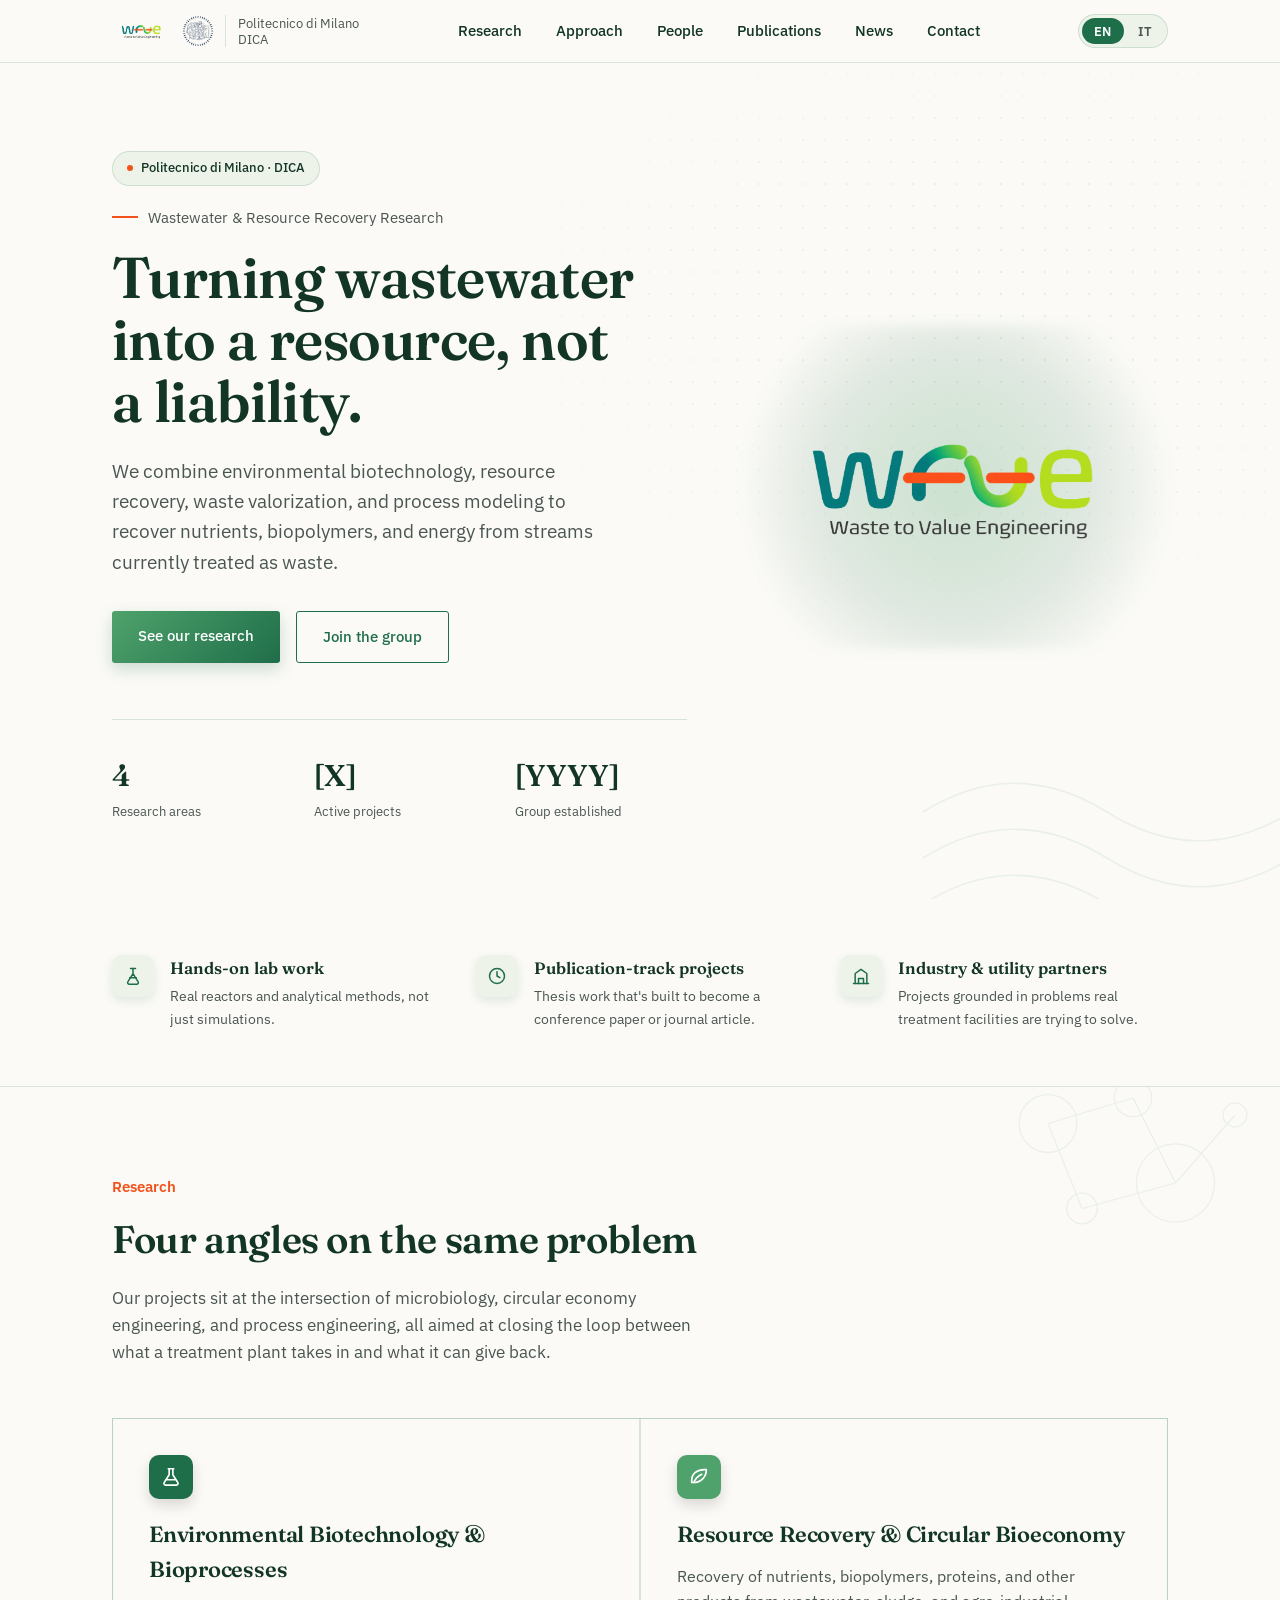
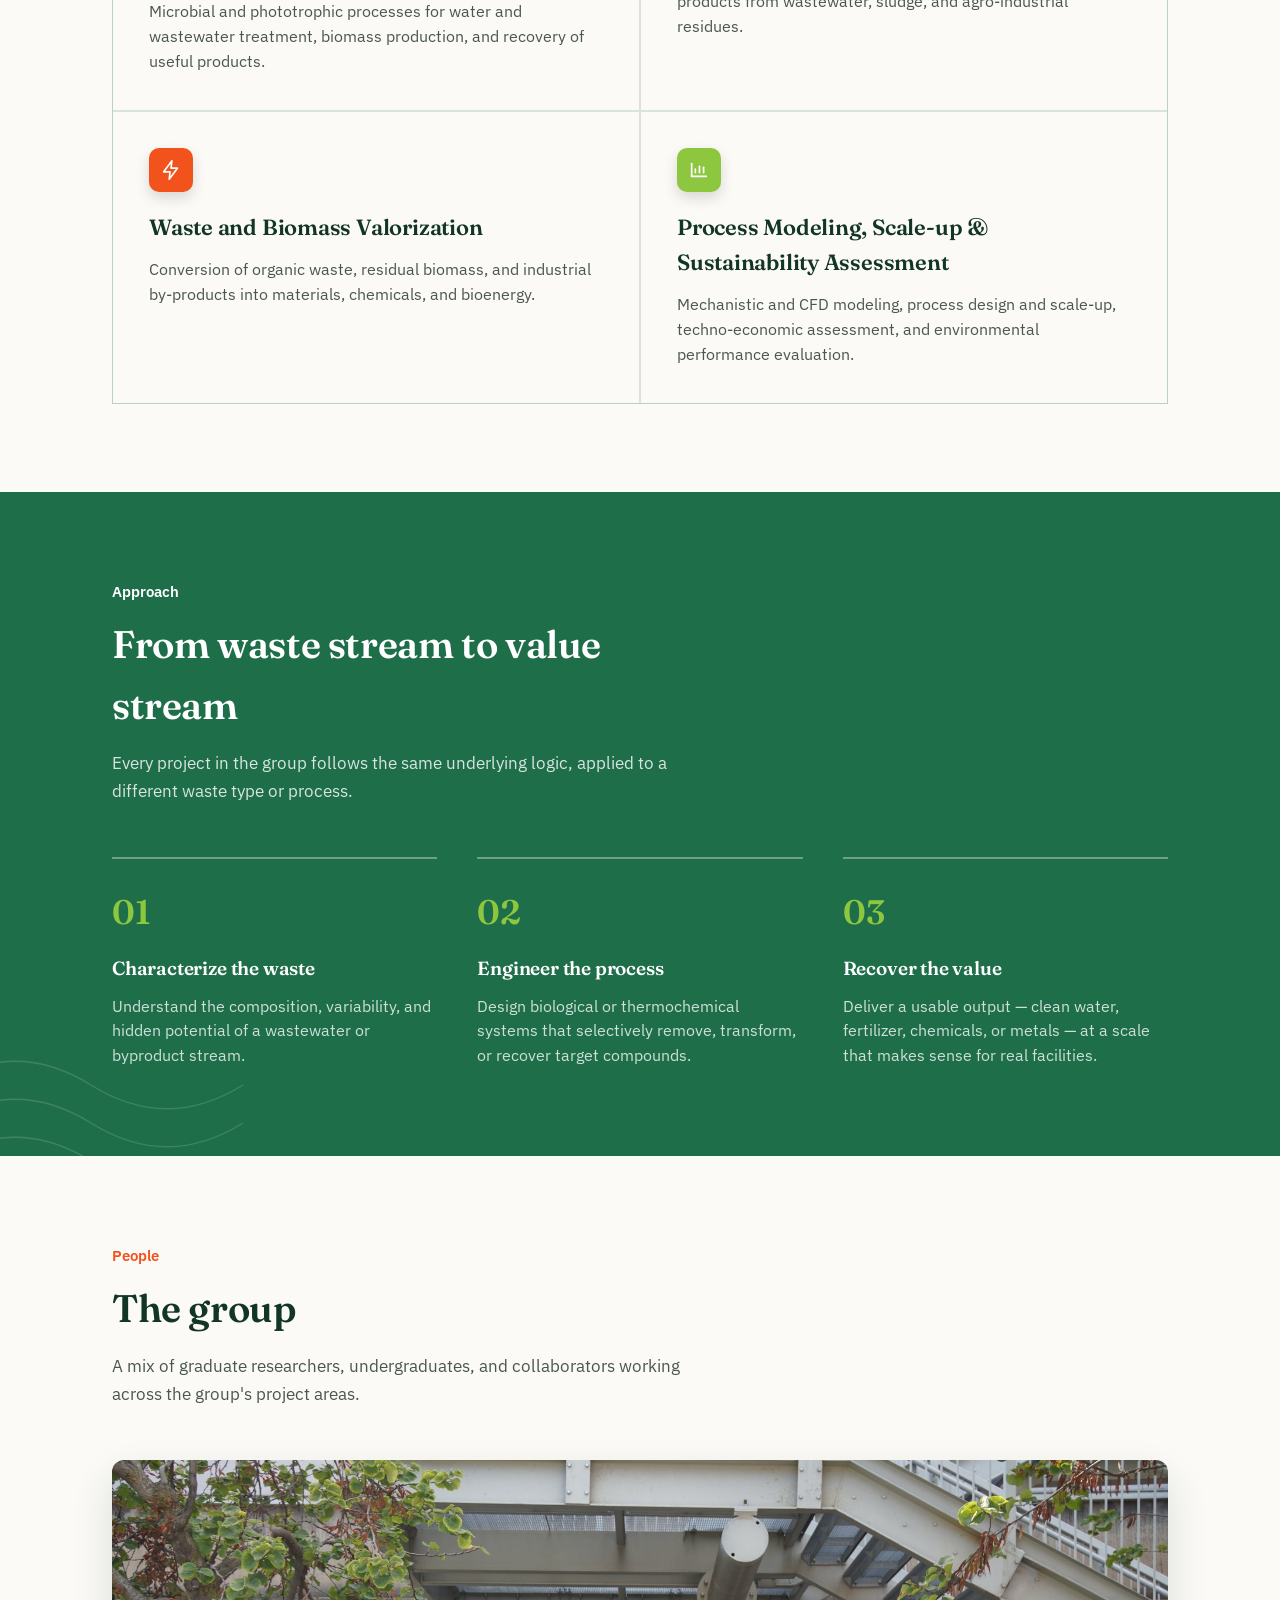
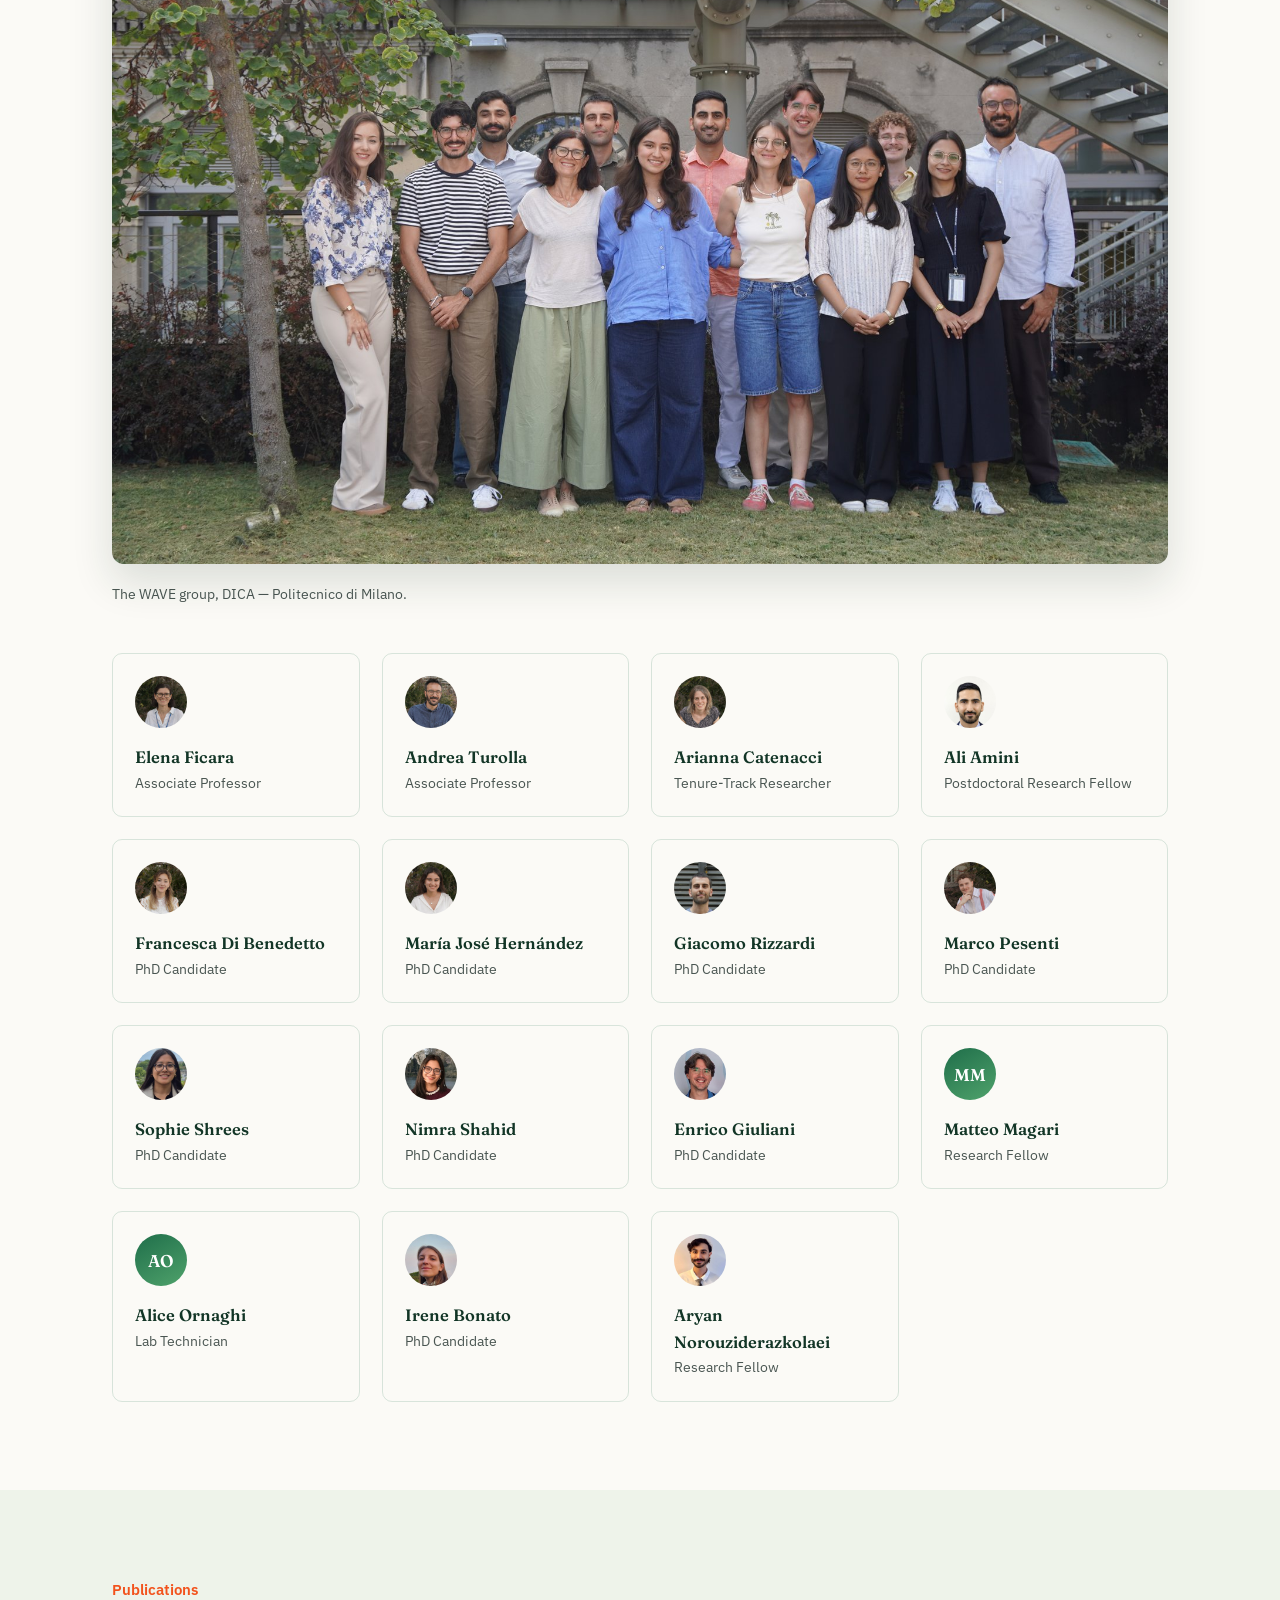
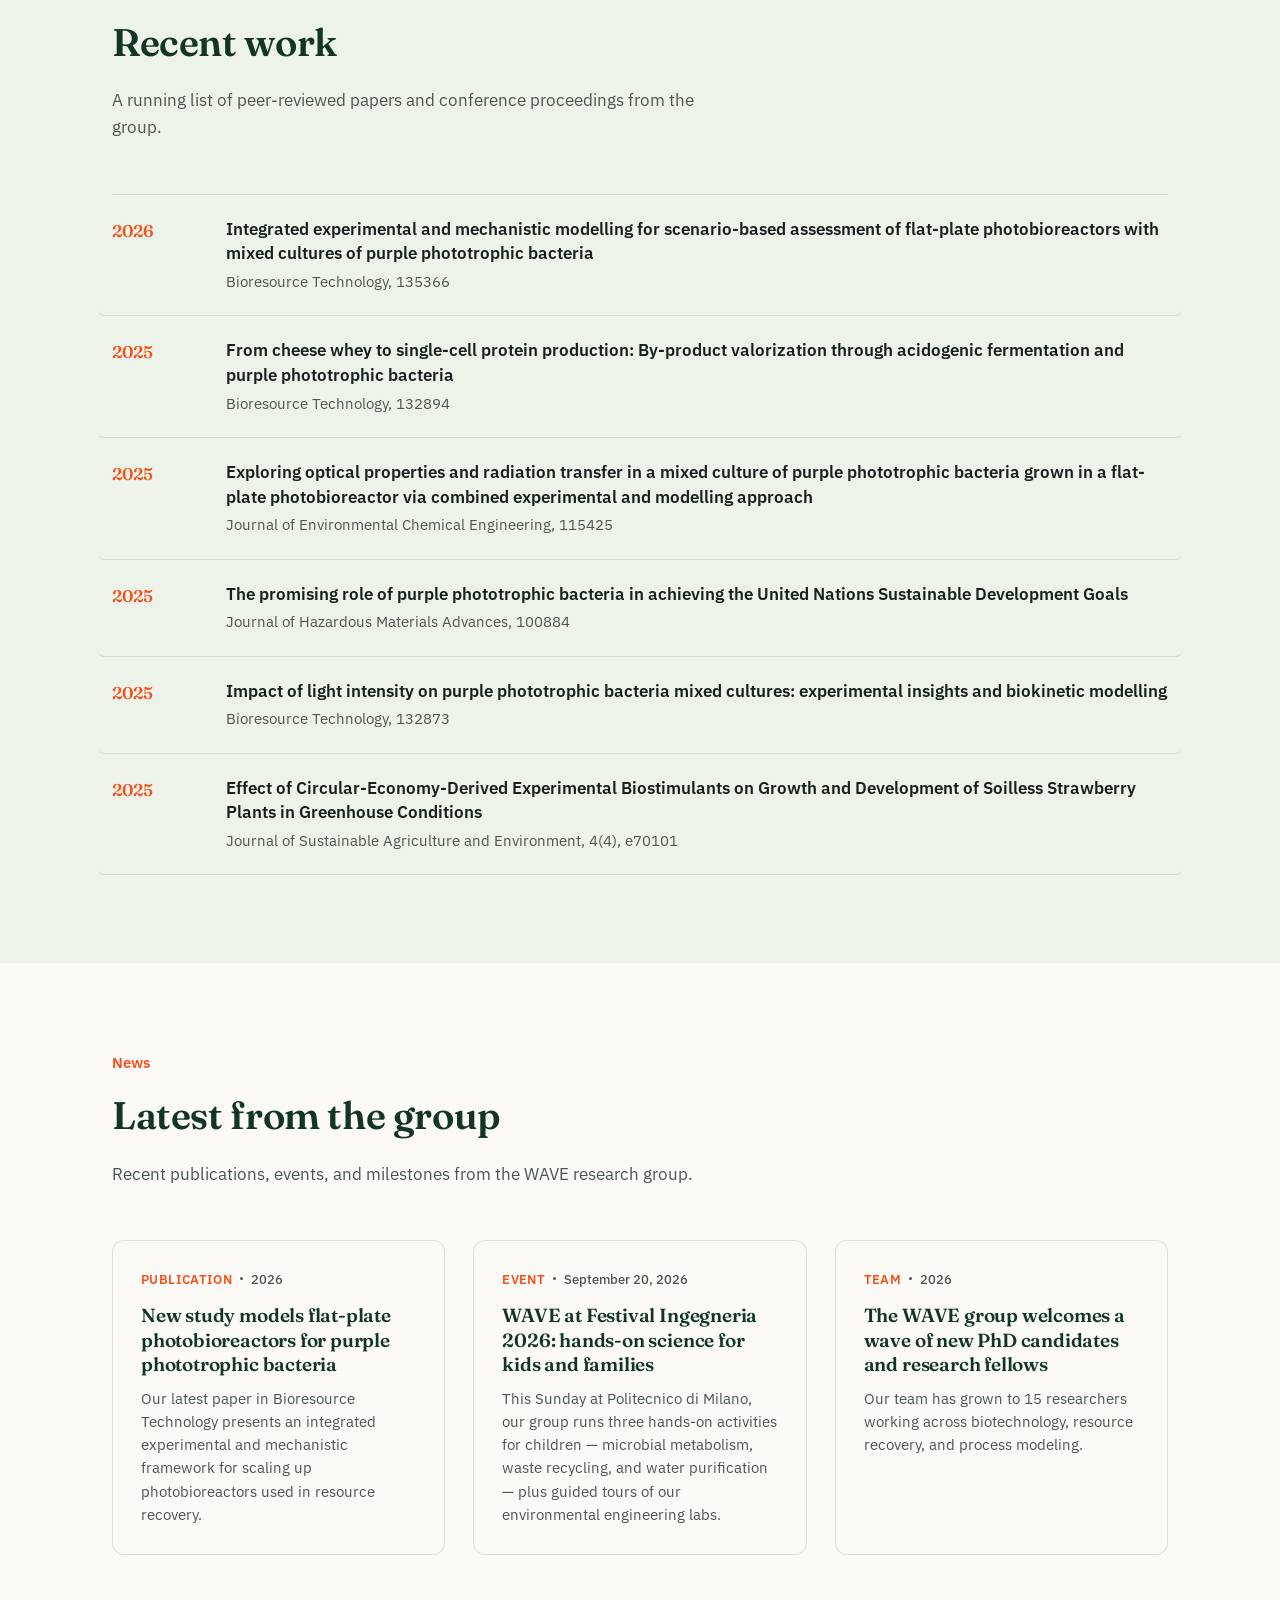
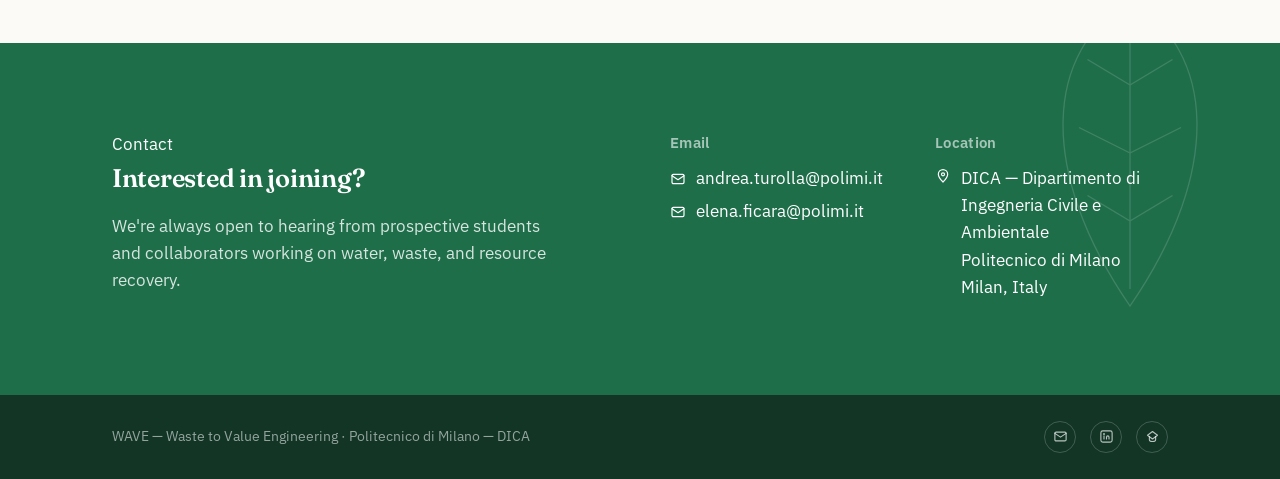
==== commit f7d51da0: "Update team group photo Co-Authored-By: Claude Sonnet 5 <noreply@anthropic.com> Claude-Session: http" ====
--- a/index.html
+++ b/index.html
@@ -866,25 +866,25 @@
       <p data-i18n="people.p">A mix of graduate researchers, undergraduates, and collaborators working across the group's project areas.</p>
     </div>
     <div class="team-photo" data-reveal>
-      <img src="wave-team-photo.jpg?v=2" alt="The WAVE research group">
+      <img src="wave-team-photo.jpg?v=3" alt="The WAVE research group">
     </div>
     <p class="team-photo-caption"><span data-i18n="people.caption">The WAVE group, DICA — Politecnico di Milano.</span></p>
     <div class="people-grid">
-      <a class="person" data-reveal href="https://aunicalogin.polimi.it/aunicalogin/getservizio.xml?id_servizio=167&amp;evn_didattica=evento&amp;k_doc=66700" target="_blank" rel="noopener">
+      <a class="person" data-reveal href="elena-ficara.html" target="_blank" rel="noopener">
         <div class="avatar"><img src="elena-ficara.jpg" alt="Elena Ficara"></div>
         <h4>Elena Ficara</h4>
         <div class="role" data-i18n="people.role.professor">Associate Professor</div>
       </a>
-      <div class="person" data-reveal>
+      <a class="person" data-reveal href="andrea-turolla.html" target="_blank" rel="noopener">
         <div class="avatar"><img src="andrea-turolla.jpg" alt="Andrea Turolla"></div>
         <h4>Andrea Turolla</h4>
         <div class="role" data-i18n="people.role.professor">Associate Professor</div>
-      </div>
-      <div class="person" data-reveal>
+      </a>
+      <a class="person" data-reveal href="arianna-catenacci.html" target="_blank" rel="noopener">
         <div class="avatar"><img src="arianna-catenacci.jpg" alt="Arianna Catenacci"></div>
         <h4>Arianna Catenacci</h4>
         <div class="role" data-i18n="people.role.tenureTrack">Tenure-Track Researcher</div>
-      </div>
+      </a>
       <a class="person" data-reveal href="ali-amini.html" target="_blank" rel="noopener">
         <div class="avatar"><img src="ali-amini.jpg" alt="Ali Amini"></div>
         <h4>Ali Amini</h4>
@@ -895,51 +895,51 @@
         <h4>Francesca Di Benedetto</h4>
         <div class="role" data-i18n="people.role.phdCandidate">PhD Candidate</div>
       </div>
-      <div class="person" data-reveal>
+      <a class="person" data-reveal href="maria-jose-hernandez.html" target="_blank" rel="noopener">
         <div class="avatar"><img src="maria-jose-hernandez.jpg" alt="María José Hernández"></div>
         <h4>María José Hernández</h4>
         <div class="role" data-i18n="people.role.phdCandidate">PhD Candidate</div>
-      </div>
-      <div class="person" data-reveal>
+      </a>
+      <a class="person" data-reveal href="giacomo-rizzardi.html" target="_blank" rel="noopener">
         <div class="avatar"><img src="giacomo-rizzardi.jpg" alt="Giacomo Rizzardi"></div>
         <h4>Giacomo Rizzardi</h4>
         <div class="role" data-i18n="people.role.phdCandidate">PhD Candidate</div>
-      </div>
-      <div class="person" data-reveal>
+      </a>
+      <a class="person" data-reveal href="marco-pesenti.html" target="_blank" rel="noopener">
         <div class="avatar"><img src="marco-pesenti.jpg" alt="Marco Pesenti"></div>
         <h4>Marco Pesenti</h4>
         <div class="role" data-i18n="people.role.phdCandidate">PhD Candidate</div>
-      </div>
-      <div class="person" data-reveal>
+      </a>
+      <a class="person" data-reveal href="sophie-shrees.html" target="_blank" rel="noopener">
         <div class="avatar"><img src="sophie-shrees.jpg" alt="Sophie Shrees"></div>
         <h4>Sophie Shrees</h4>
         <div class="role" data-i18n="people.role.phdCandidate">PhD Candidate</div>
-      </div>
+      </a>
       <div class="person" data-reveal>
         <div class="avatar"><img src="nimra-shahid.jpg" alt="Nimra Shahid"></div>
         <h4>Nimra Shahid</h4>
         <div class="role" data-i18n="people.role.phdCandidate">PhD Candidate</div>
       </div>
-      <div class="person" data-reveal>
+      <a class="person" data-reveal href="enrico-giuliani.html" target="_blank" rel="noopener">
         <div class="avatar"><img src="enrico-giuliani.jpg" alt="Enrico Giuliani"></div>
         <h4>Enrico Giuliani</h4>
         <div class="role" data-i18n="people.role.phdCandidate">PhD Candidate</div>
-      </div>
-      <div class="person" data-reveal>
+      </a>
+      <a class="person" data-reveal href="matteo-magari.html" target="_blank" rel="noopener">
         <div class="avatar">MM</div>
         <h4>Matteo Magari</h4>
         <div class="role" data-i18n="people.role.researchFellow">Research Fellow</div>
-      </div>
-      <div class="person" data-reveal>
+      </a>
+      <a class="person" data-reveal href="alice-ornaghi.html" target="_blank" rel="noopener">
         <div class="avatar">AO</div>
         <h4>Alice Ornaghi</h4>
         <div class="role" data-i18n="people.role.labTech">Lab Technician</div>
-      </div>
-      <div class="person" data-reveal>
+      </a>
+      <a class="person" data-reveal href="irene-bonato.html" target="_blank" rel="noopener">
         <div class="avatar"><img src="irene-bonato.jpg" alt="Irene Bonato"></div>
         <h4>Irene Bonato</h4>
         <div class="role" data-i18n="people.role.phdCandidate">PhD Candidate</div>
-      </div>
+      </a>
       <div class="person" data-reveal>
         <div class="avatar"><img src="aryan-norouziderazkolaei.jpg" alt="Aryan Norouziderazkolaei"></div>
         <h4>Aryan Norouziderazkolaei</h4>
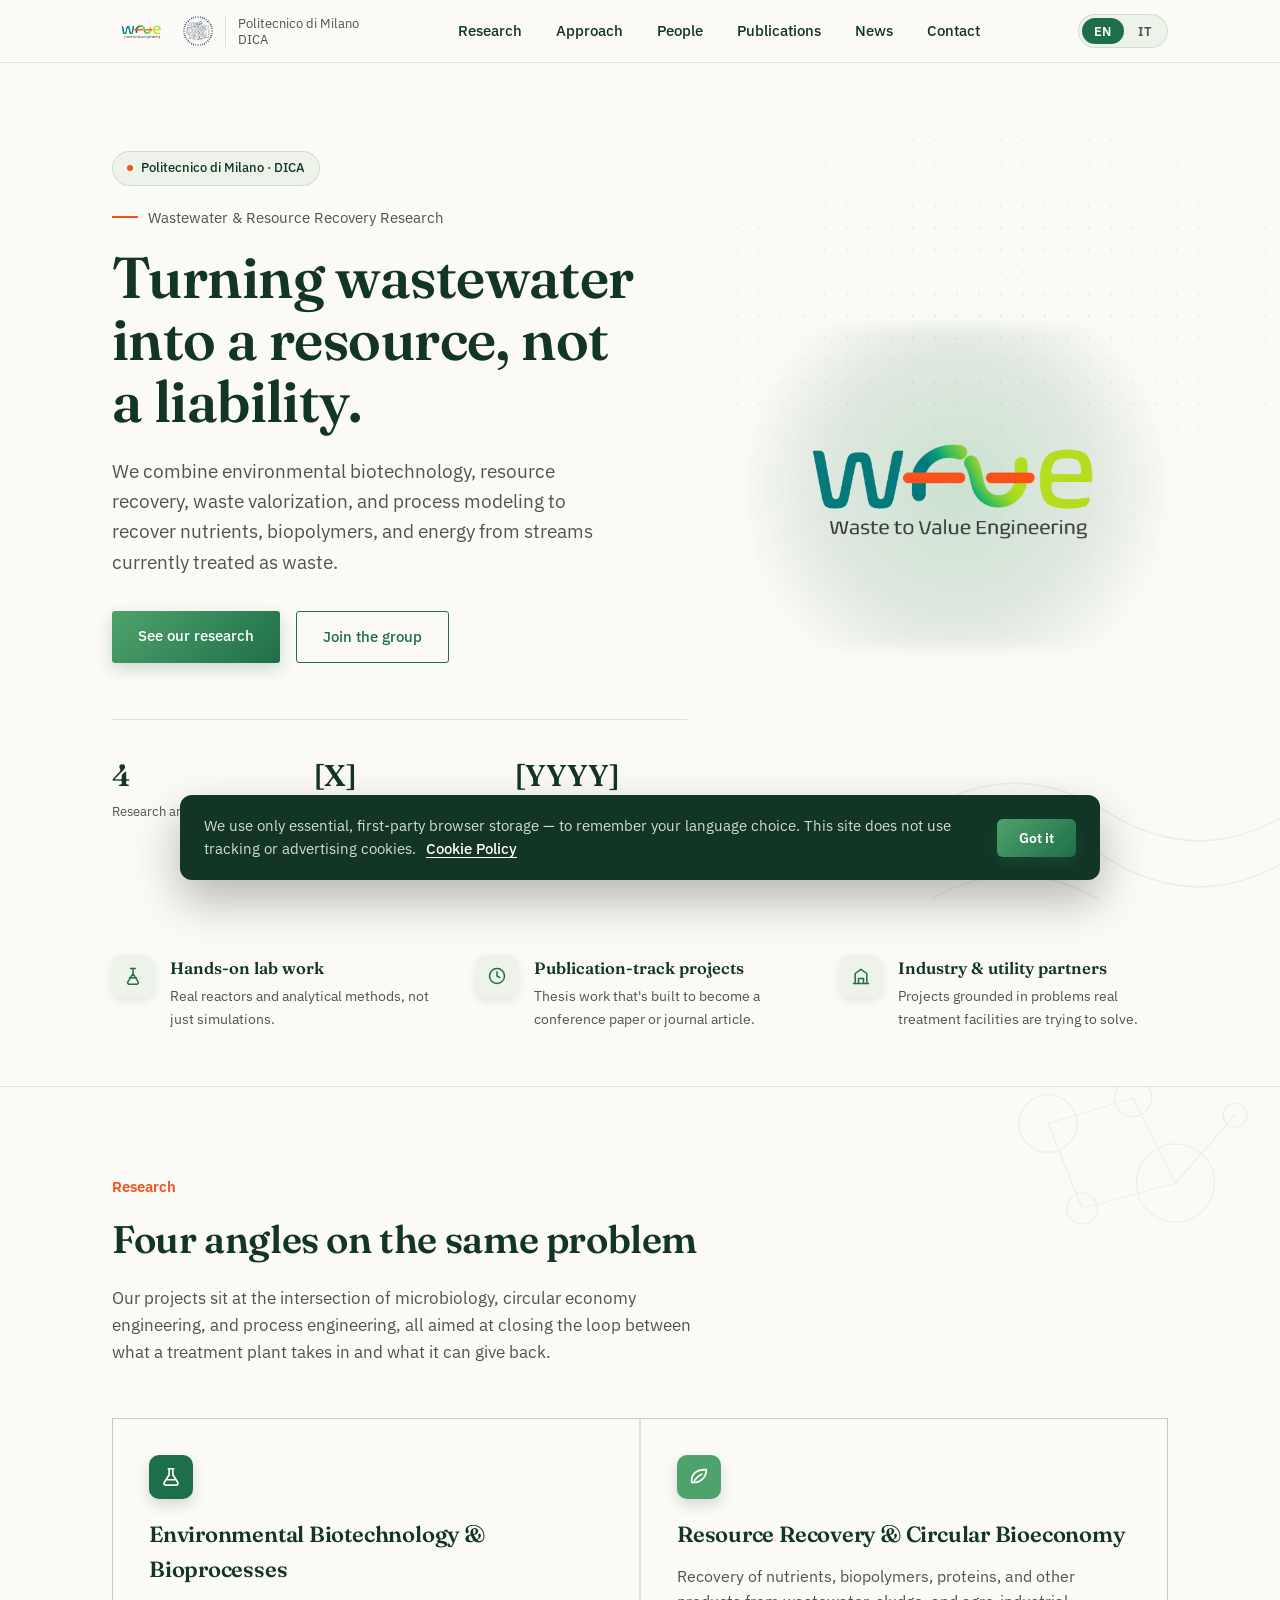
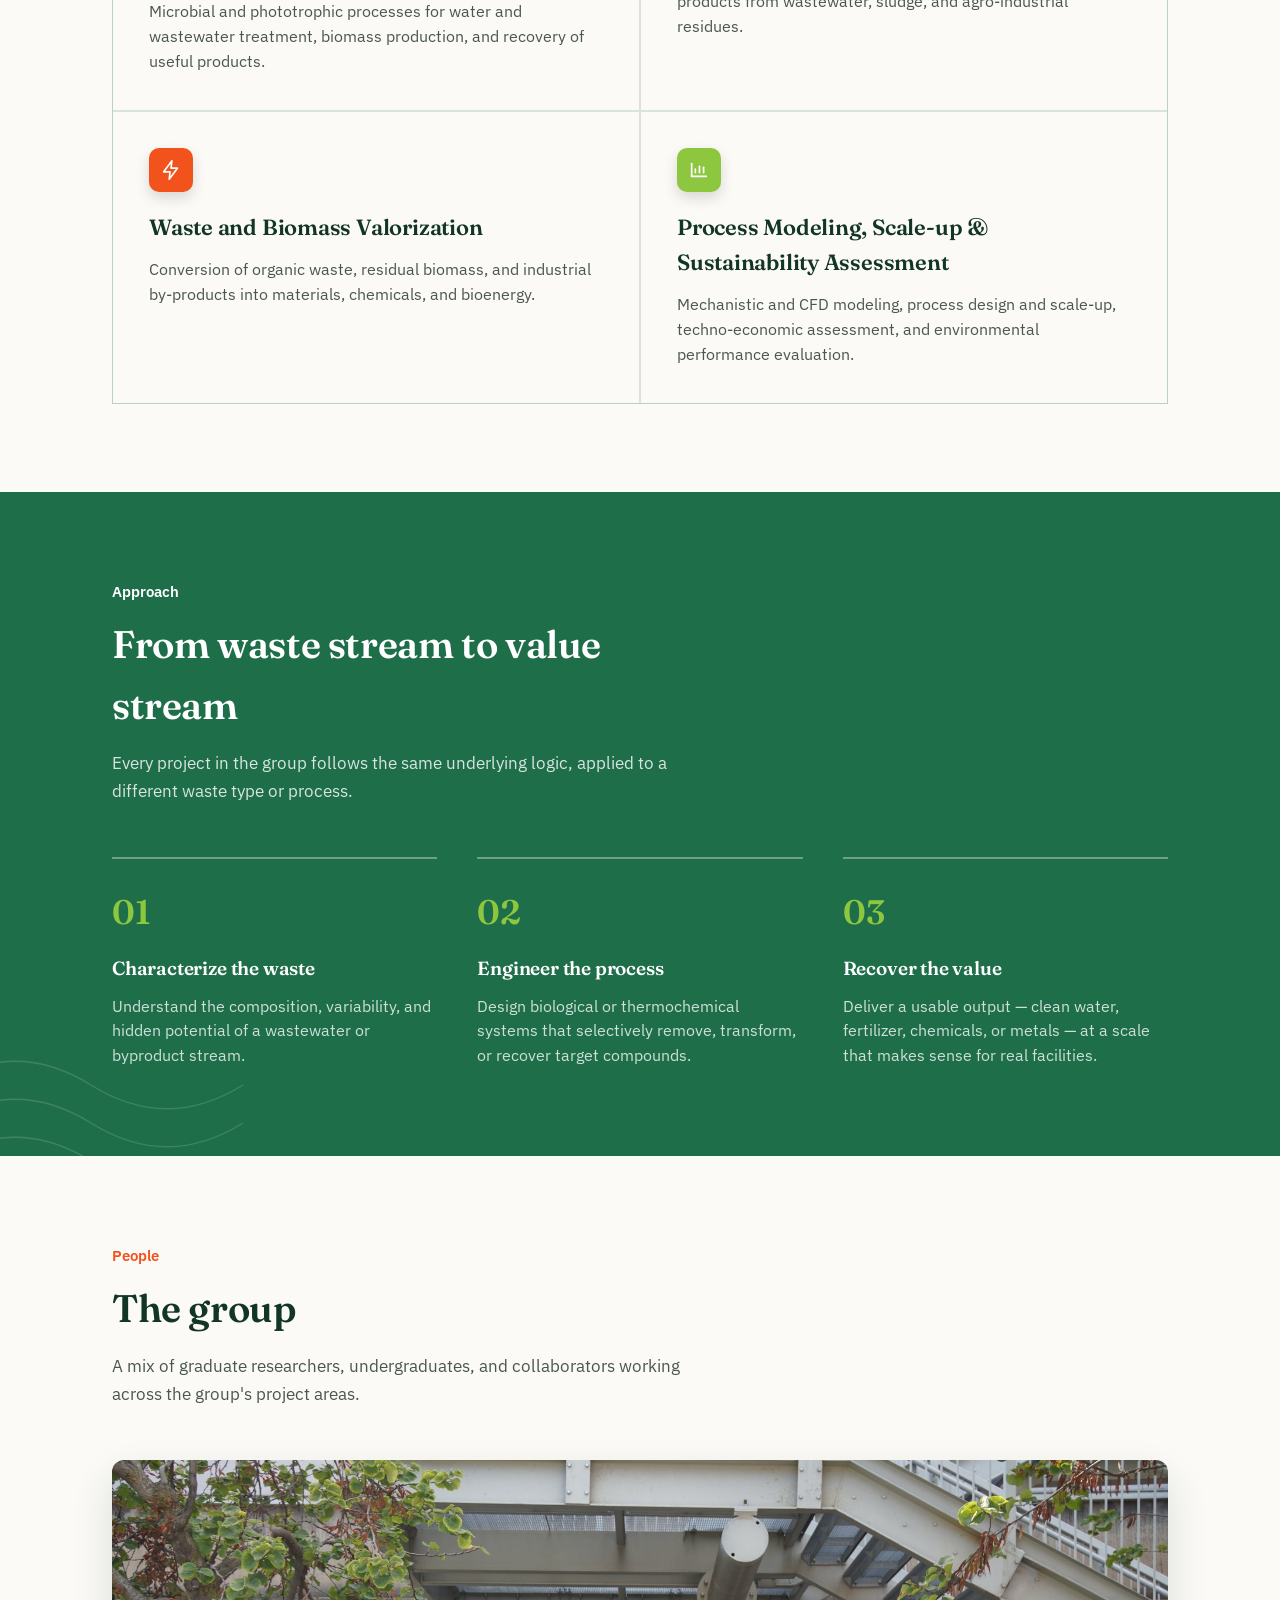
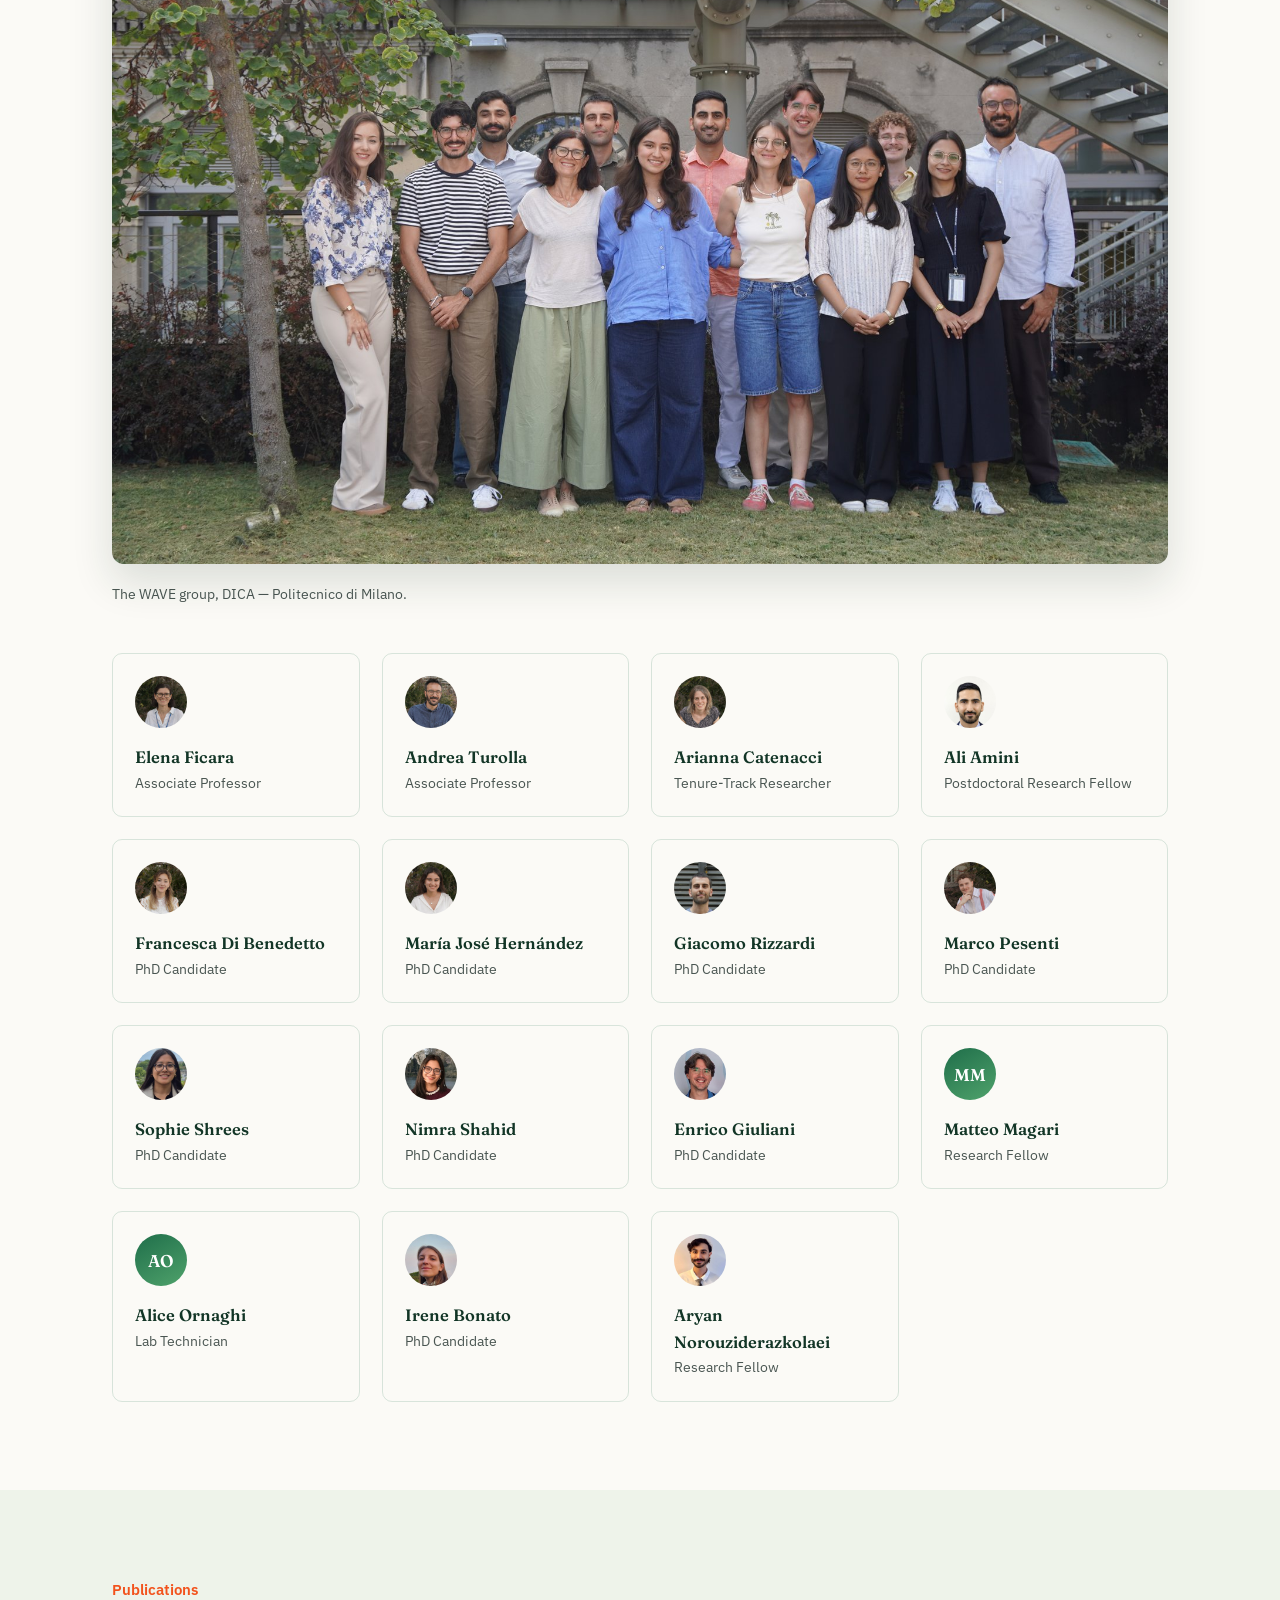
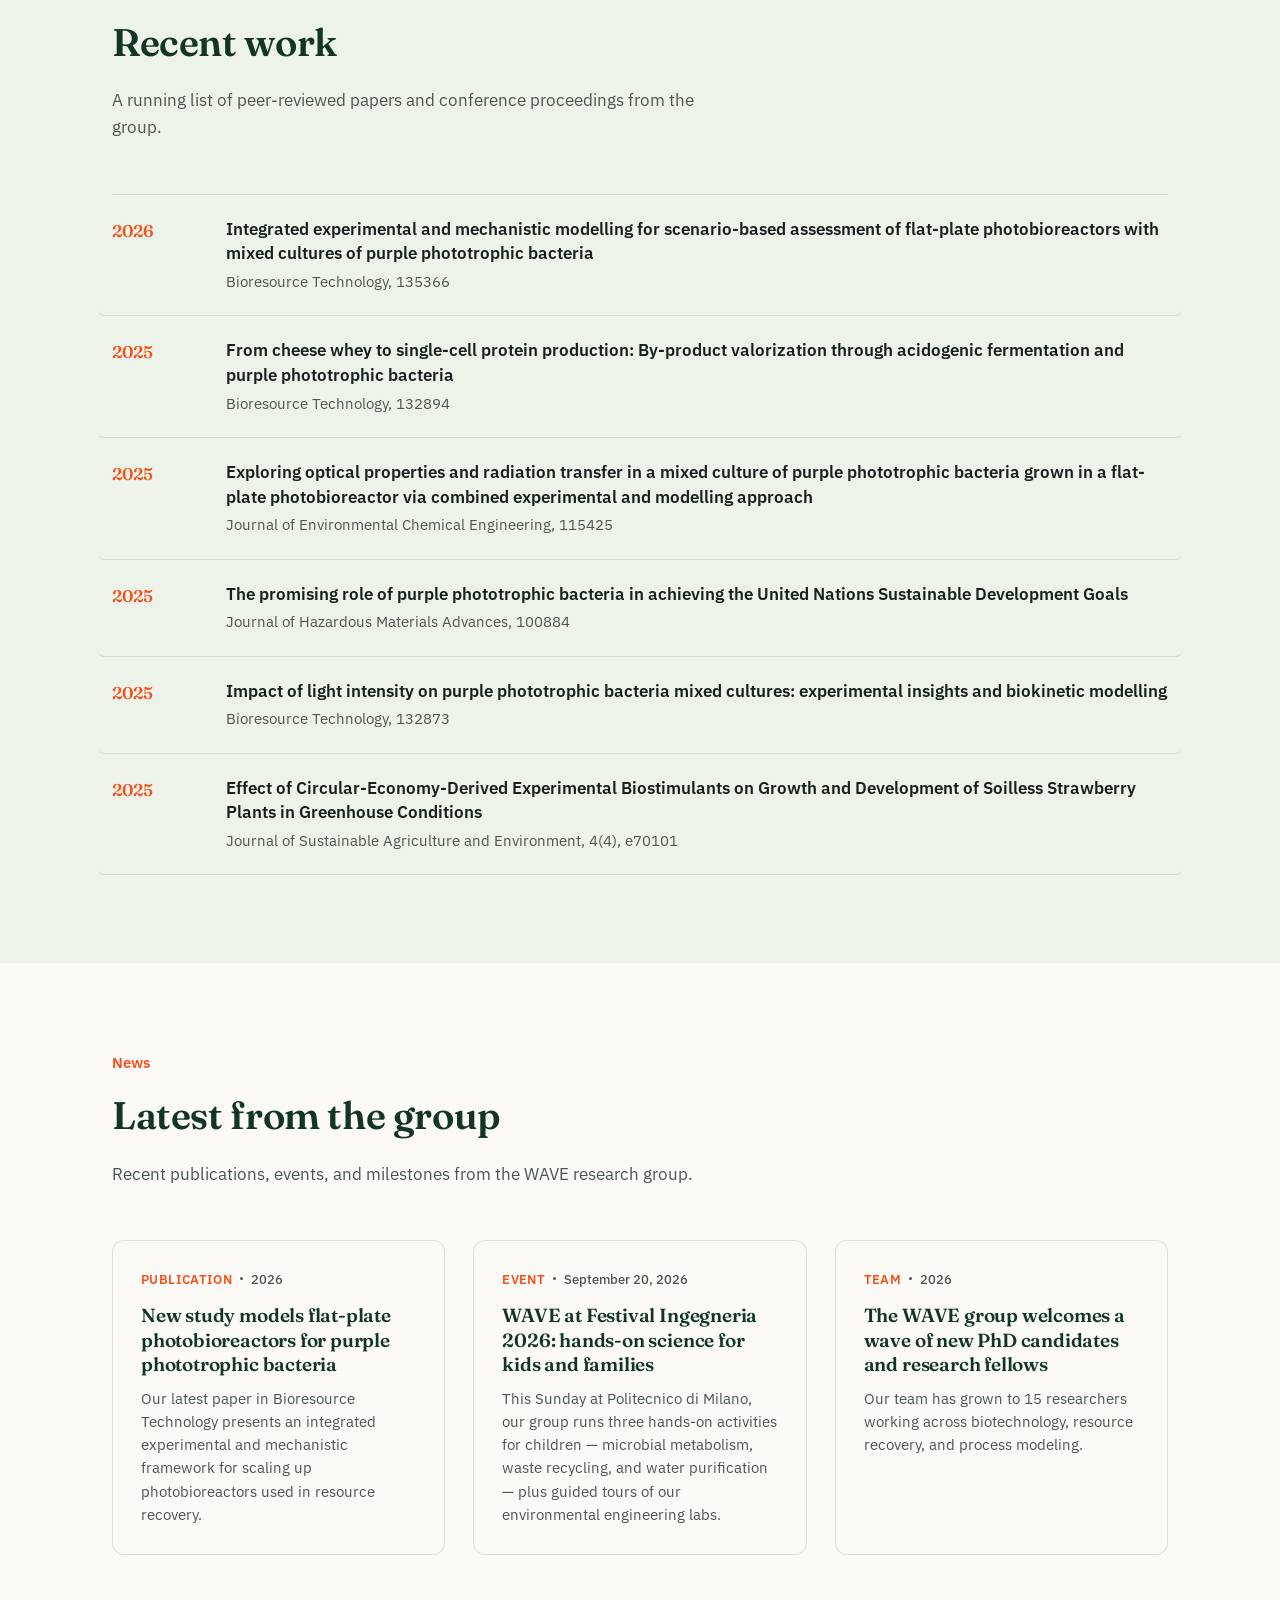
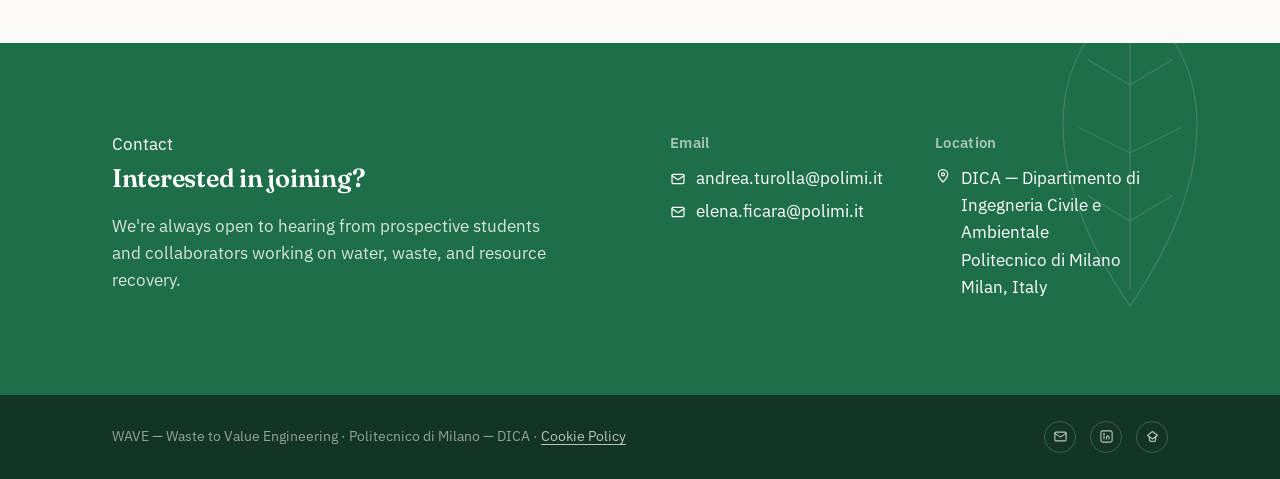
==== commit 0ba7d7a5: "Add cookie consent banner and cookie policy page Bilingual (EN/IT) dismissible banner on every page " ====
--- a/index.html
+++ b/index.html
@@ -8,6 +8,7 @@
 <link rel="preconnect" href="https://fonts.googleapis.com">
 <link rel="preconnect" href="https://fonts.gstatic.com" crossorigin>
 <link href="https://fonts.googleapis.com/css2?family=Fraunces:opsz,wght@9..144,400;9..144,500;9..144,600;9..144,700&family=IBM+Plex+Sans:wght@400;500;600&display=swap" rel="stylesheet">
+<link rel="stylesheet" href="cookie-consent.css">
 <style>
   :root{
     --teal-deep:   #1F6E4A;
@@ -649,6 +650,8 @@
     transition:border-color .15s ease, color .15s ease;
   }
   .footer-social a:hover{border-color:var(--green-lime); color:var(--green-lime);}
+  footer a.footer-link{color:rgba(255,255,255,0.7); text-decoration:underline; text-underline-offset:3px; transition:color .15s ease;}
+  footer a.footer-link:hover{color:var(--green-lime);}
 
   .placeholder-tag{
     display:inline-block;
@@ -1084,7 +1087,7 @@
 
 <footer>
   <div class="wrap footer-inner">
-    <span>WAVE — Waste to Value Engineering · Politecnico di Milano — DICA</span>
+    <span>WAVE — Waste to Value Engineering · Politecnico di Milano — DICA · <a class="footer-link" href="cookie-policy.html" data-i18n="footer.cookie">Cookie Policy</a></span>
     <div class="footer-social">
       <a href="mailto:elena.ficara@polimi.it" aria-label="Email">
         <svg width="15" height="15" viewBox="0 0 24 24" fill="none" stroke="currentColor" stroke-width="1.8" stroke-linecap="round" stroke-linejoin="round"><rect x="3" y="5" width="18" height="14" rx="2"/><path d="m3 7 9 6 9-6"/></svg>
@@ -1186,7 +1189,8 @@
       "contact.p": "We're always open to hearing from prospective students and collaborators working on water, waste, and resource recovery.",
       "contact.email.label": "Email",
       "contact.location.label": "Location",
-      "contact.location.address": "DICA — Dipartimento di Ingegneria Civile e Ambientale<br>Politecnico di Milano<br>Milan, Italy"
+      "contact.location.address": "DICA — Dipartimento di Ingegneria Civile e Ambientale<br>Politecnico di Milano<br>Milan, Italy",
+      "footer.cookie": "Cookie Policy"
     },
     it: {
       "nav.research": "Ricerca",
@@ -1272,7 +1276,8 @@
       "contact.p": "Siamo sempre aperti a studenti e collaboratori interessati a temi di acqua, rifiuti e recupero di risorse.",
       "contact.email.label": "Email",
       "contact.location.label": "Sede",
-      "contact.location.address": "DICA — Dipartimento di Ingegneria Civile e Ambientale<br>Politecnico di Milano<br>Milano, Italia"
+      "contact.location.address": "DICA — Dipartimento di Ingegneria Civile e Ambientale<br>Politecnico di Milano<br>Milano, Italia",
+      "footer.cookie": "Informativa sui cookie"
     }
   };
 
@@ -1331,5 +1336,7 @@
 })();
 </script>
 
+<script src="cookie-consent.js" defer></script>
+
 </body>
 </html>
--- a/cookie-consent.css
+++ b/cookie-consent.css
@@ -0,0 +1,61 @@
+.cookie-bar{
+  position:fixed;
+  left:20px;
+  right:20px;
+  bottom:20px;
+  z-index:400;
+  max-width:920px;
+  margin:0 auto;
+  background:var(--teal-ink, #123526);
+  color:rgba(255,255,255,0.92);
+  border-radius:12px;
+  box-shadow:0 20px 48px rgba(0,0,0,0.28);
+  padding:20px 24px;
+  display:flex;
+  flex-wrap:wrap;
+  align-items:center;
+  justify-content:space-between;
+  gap:16px 24px;
+  opacity:0;
+  transform:translateY(16px);
+  transition:opacity .35s ease, transform .35s ease;
+  font-family:'IBM Plex Sans', sans-serif;
+  pointer-events:none;
+}
+.cookie-bar.is-visible{opacity:1; transform:translateY(0); pointer-events:auto;}
+.cookie-bar-text{
+  font-size:14.5px;
+  line-height:1.55;
+  color:rgba(255,255,255,0.82);
+  flex:1;
+  min-width:240px;
+}
+.cookie-bar-link{
+  color:#fff;
+  text-decoration:underline;
+  text-underline-offset:3px;
+  font-weight:500;
+  margin-left:6px;
+  white-space:nowrap;
+}
+.cookie-bar-link:hover{color:#8DC63F;}
+.cookie-bar-actions{display:flex; gap:10px; flex:none; align-items:center;}
+.cookie-bar-accept{
+  background:linear-gradient(135deg, var(--green-mid,#4FA26B), var(--teal-deep,#1F6E4A));
+  color:#fff;
+  border:none;
+  padding:10px 22px;
+  border-radius:6px;
+  font-weight:600;
+  font-size:14px;
+  font-family:inherit;
+  cursor:pointer;
+  box-shadow:0 6px 16px rgba(31,110,74,0.32);
+  transition:transform .15s ease, box-shadow .15s ease;
+}
+.cookie-bar-accept:hover{transform:translateY(-1px); box-shadow:0 10px 22px rgba(31,110,74,0.4);}
+
+@media (max-width: 600px){
+  .cookie-bar{left:12px; right:12px; bottom:12px; padding:18px;}
+  .cookie-bar-actions{width:100%; justify-content:flex-end;}
+}
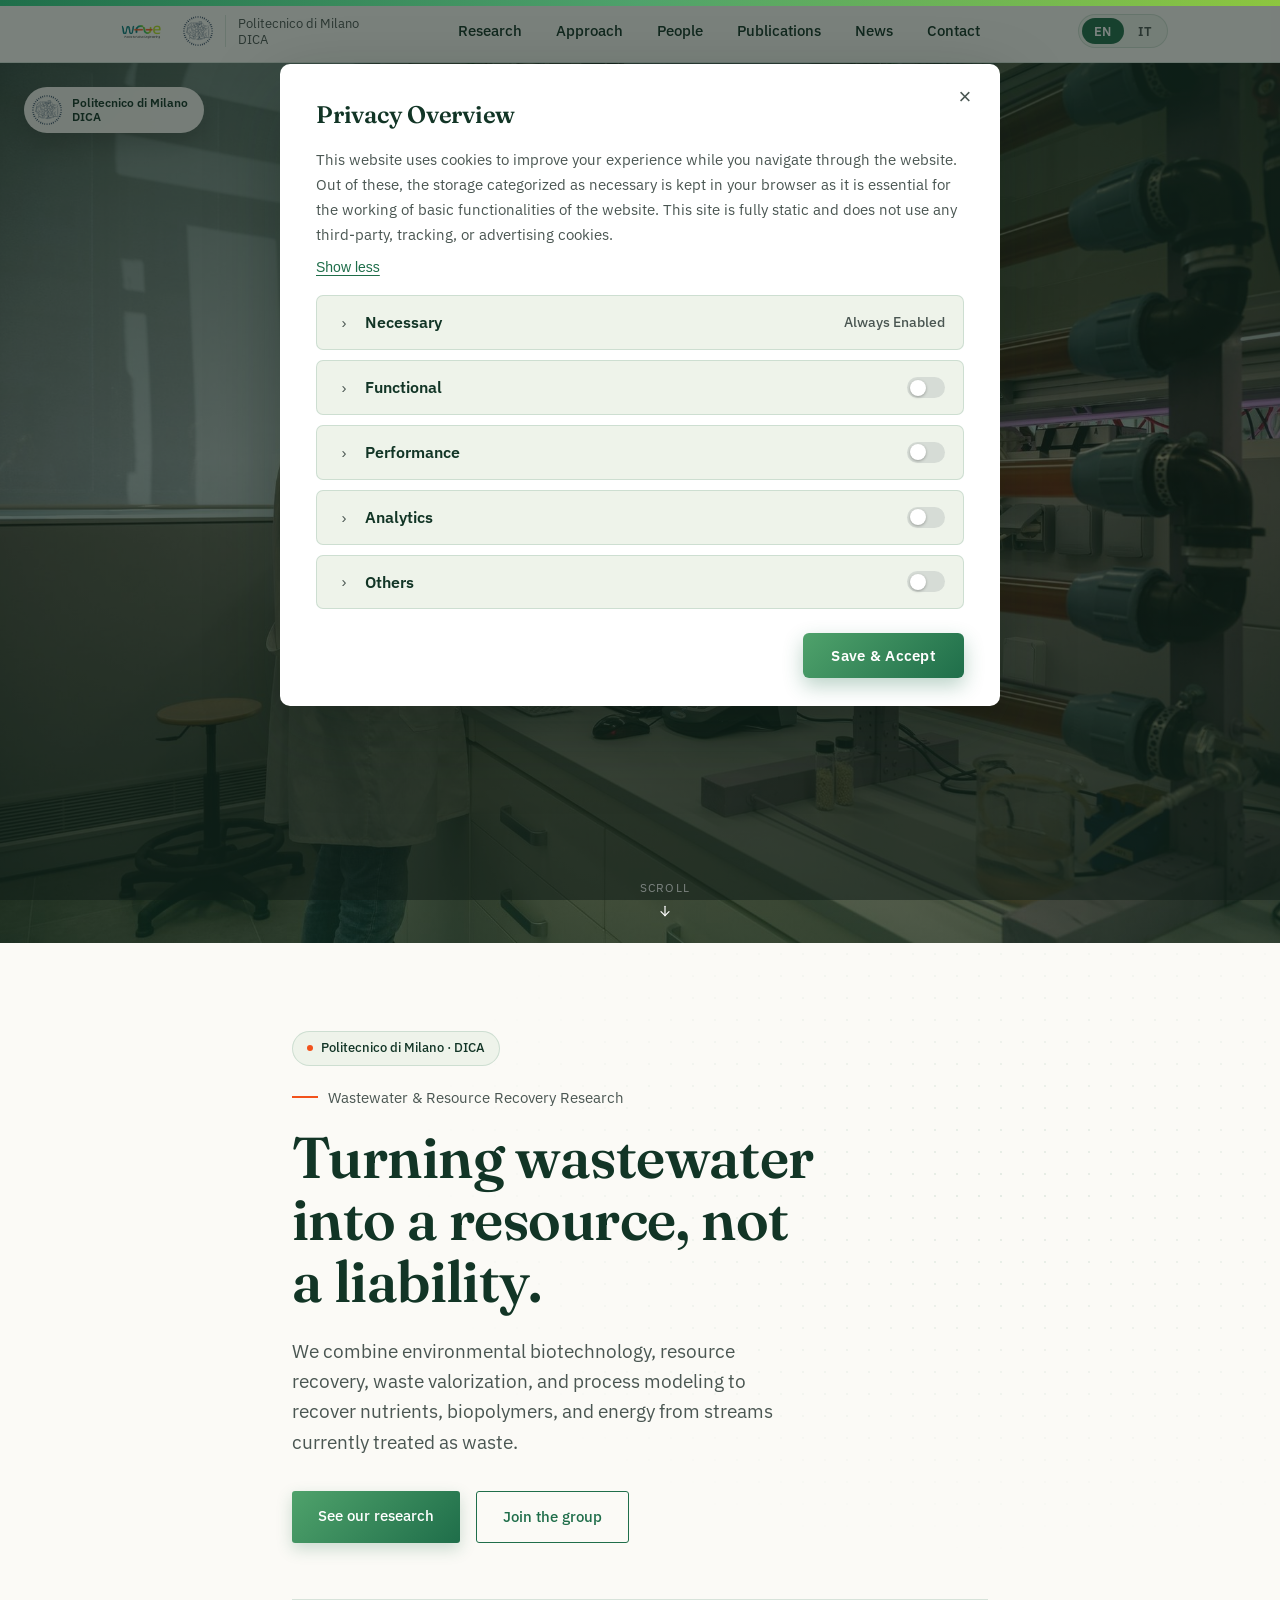
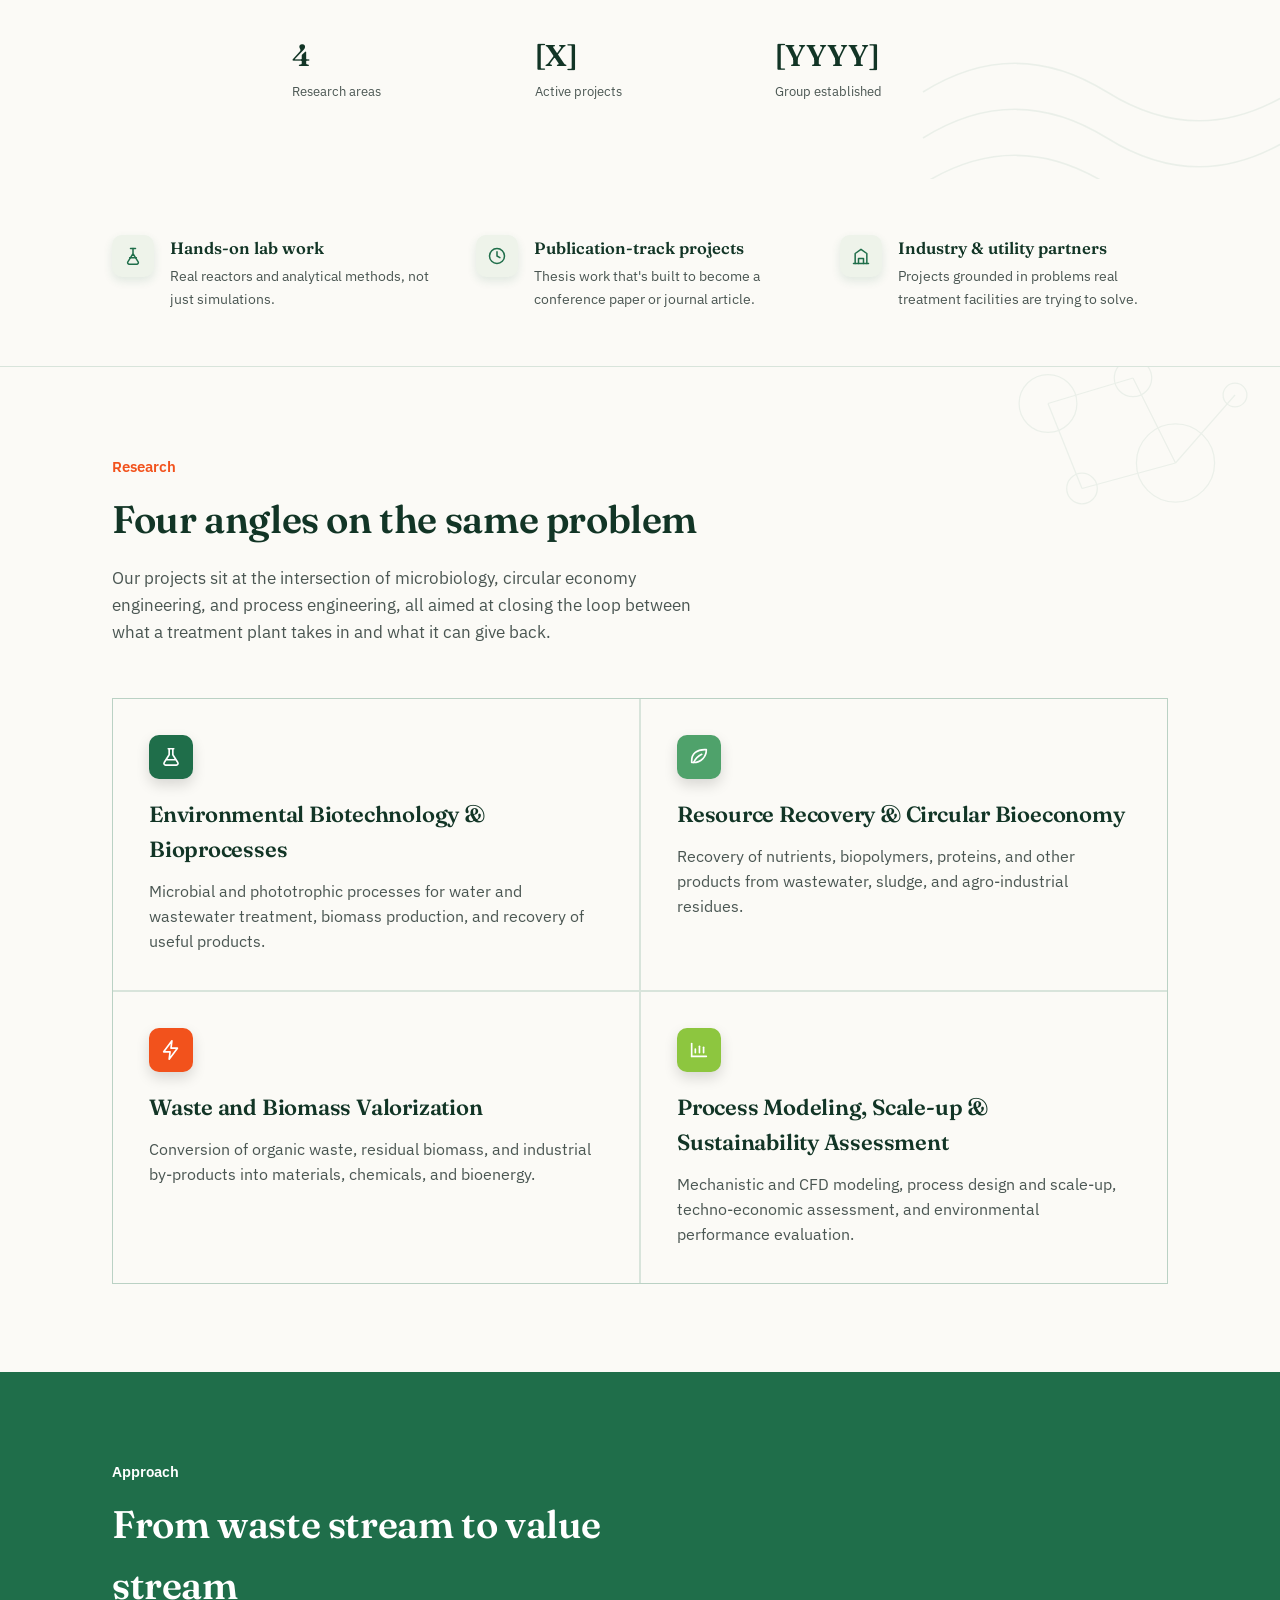
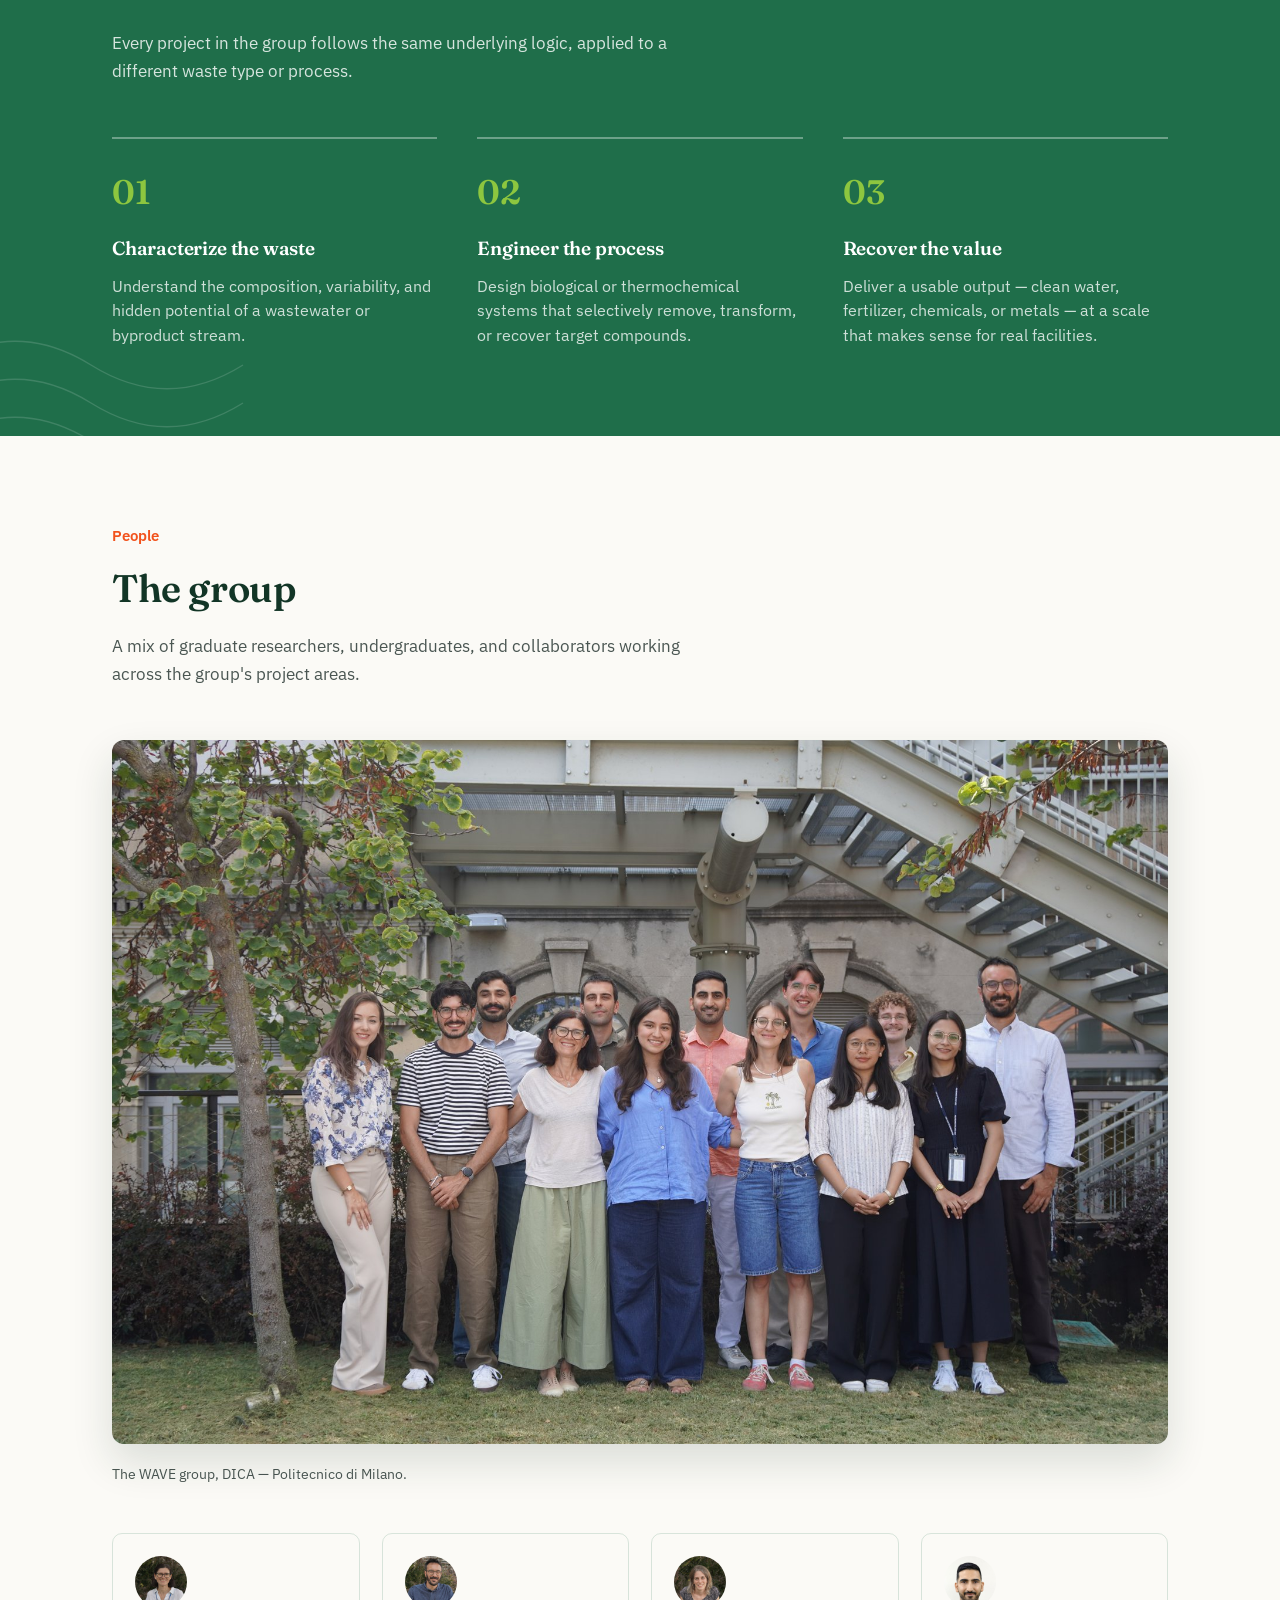
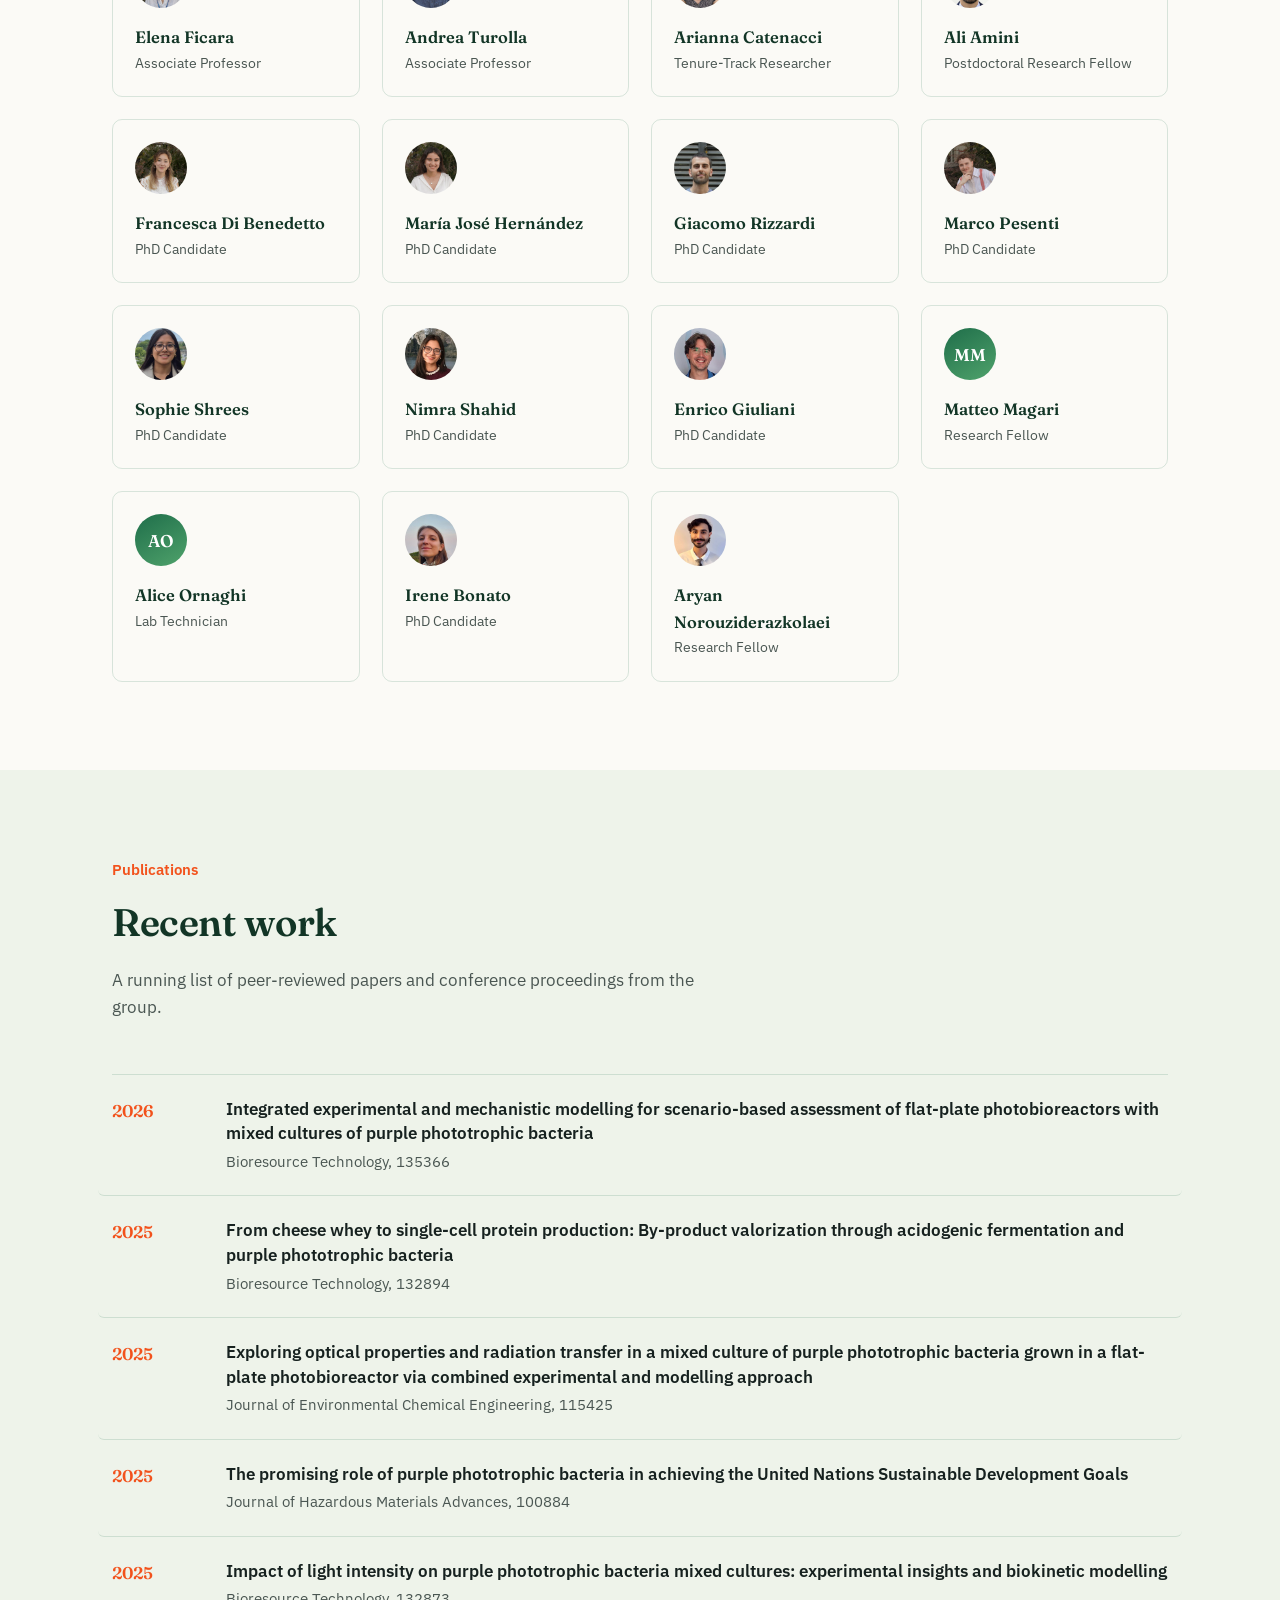
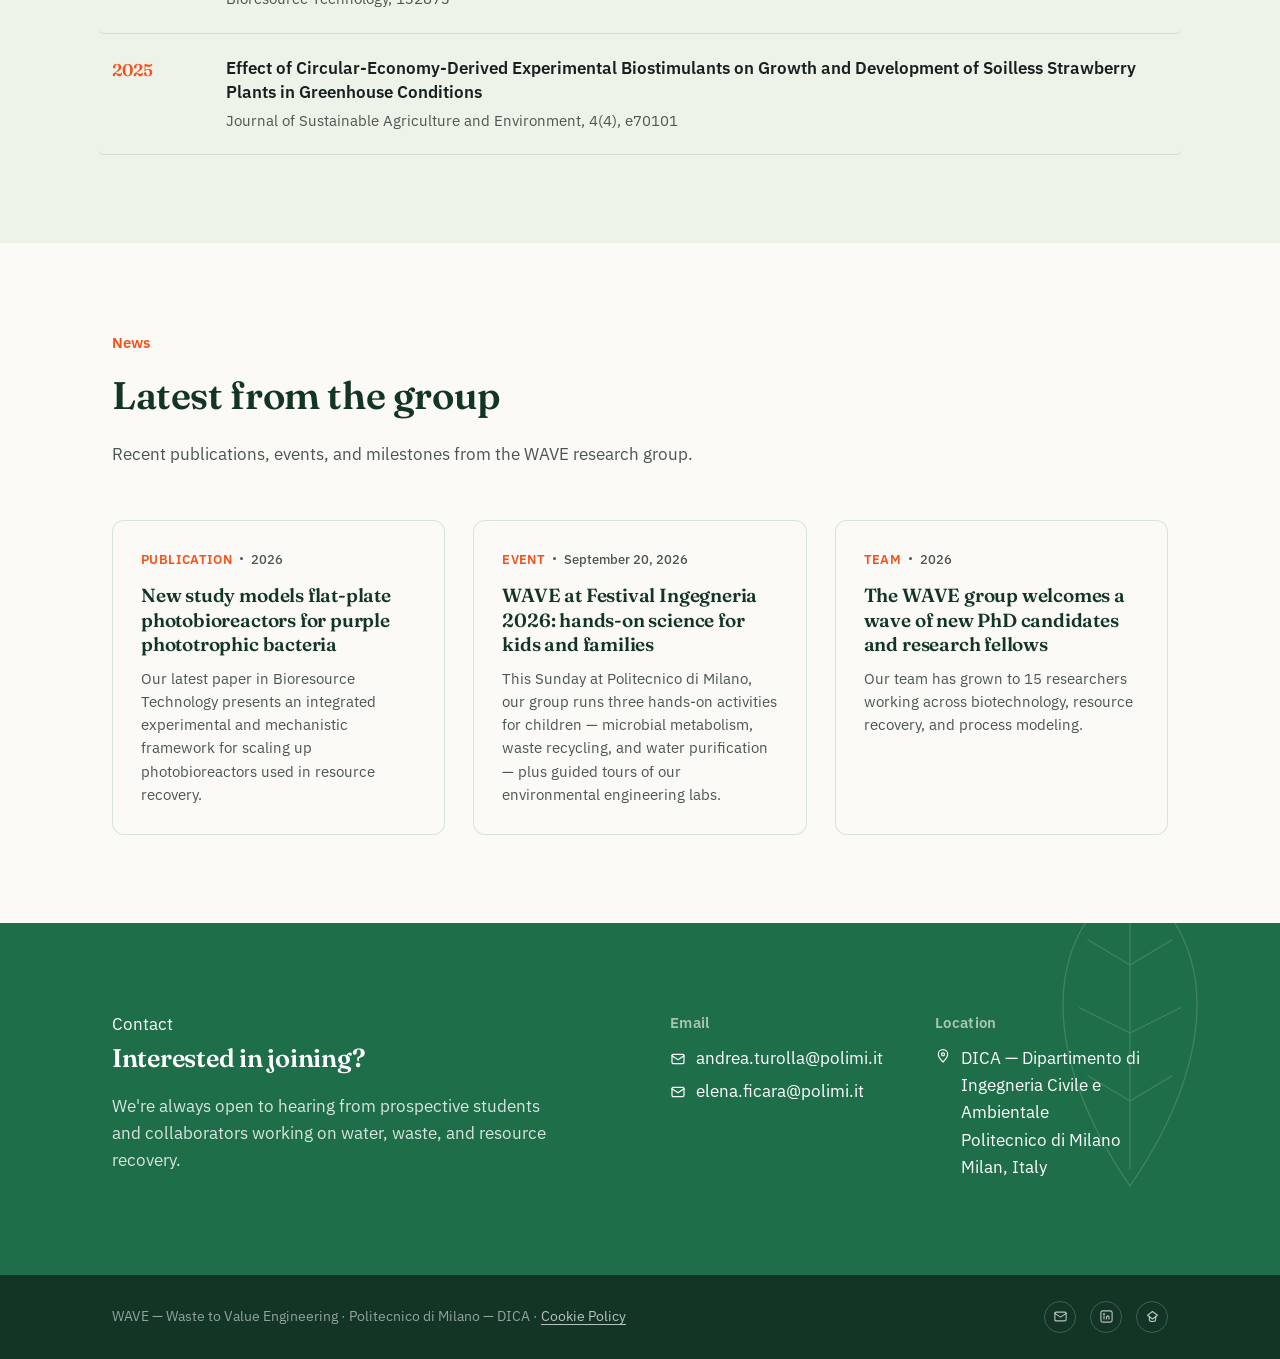
==== commit 30e4d79c: "Add full-bleed hero cover with rotating lab photos New hero-cover section (mipore.polimi.it-style): " ====
--- a/index.html
+++ b/index.html
@@ -145,13 +145,6 @@
     mask-image:radial-gradient(ellipse 65% 60% at 78% 30%, #000 0%, transparent 72%);
     pointer-events:none;
   }
-  .hero-grid{
-    position:relative;
-    display:grid;
-    grid-template-columns:1.15fr 0.85fr;
-    gap:56px;
-    align-items:center;
-  }
   .affil-chip{
     display:inline-flex;
     align-items:center;
@@ -217,21 +210,75 @@
     transition:background .15s ease, transform .2s ease;
   }
   .btn-ghost:hover{background:rgba(31,110,74,0.06); transform:translateY(-1px);}
-  .hero-visual{
+  .hero-text{max-width:760px;}
+  .hero-cover{
     position:relative;
+    height:100vh;
+    min-height:520px;
+    max-height:880px;
+    overflow:hidden;
+    isolation:isolate;
     display:flex;
     align-items:center;
     justify-content:center;
-    padding:20px 0;
-  }
-  .hero-visual::before{
-    content:"";
+  }
+  .hero-cover-slides{position:absolute; inset:0; z-index:0;}
+  .hero-cover-slide{
     position:absolute;
-    inset:-10%;
-    background:radial-gradient(circle at 50% 50%, rgba(79,162,107,0.28) 0%, rgba(31,110,74,0.12) 45%, transparent 72%);
-    filter:blur(6px);
-    pointer-events:none;
-    z-index:-1;
+    inset:0;
+    background-size:cover;
+    background-position:center;
+    opacity:0;
+    transition:opacity 1.8s ease;
+  }
+  .hero-cover-slide.is-active{opacity:1;}
+  .hero-cover-overlay{
+    position:absolute;
+    inset:0;
+    z-index:1;
+    background:linear-gradient(180deg, rgba(18,53,38,0.6), rgba(18,53,38,0.32) 45%, rgba(18,53,38,0.62));
+  }
+  .hero-cover-badge{
+    position:absolute;
+    top:24px;
+    left:24px;
+    z-index:3;
+    display:flex;
+    align-items:center;
+    gap:10px;
+    background:rgba(251,250,246,0.94);
+    backdrop-filter:blur(6px);
+    padding:8px 16px 8px 8px;
+    border-radius:100px;
+    box-shadow:0 10px 24px rgba(0,0,0,0.2);
+  }
+  .hero-cover-badge img{height:30px;width:30px;display:block;}
+  .hero-cover-badge span{font-size:11.5px;line-height:1.25;color:var(--teal-ink);font-weight:600;}
+  .hero-cover-logo{
+    position:relative;
+    z-index:3;
+    background:rgba(251,250,246,0.95);
+    backdrop-filter:blur(6px);
+    border-radius:16px;
+    padding:34px 48px;
+    box-shadow:0 30px 64px rgba(0,0,0,0.28);
+  }
+  .hero-cover-logo img{width:260px;max-width:56vw;height:auto;display:block;}
+  .hero-cover-scroll{
+    position:absolute;
+    bottom:24px;
+    left:50%;
+    transform:translateX(-50%);
+    z-index:3;
+    display:flex;
+    flex-direction:column;
+    align-items:center;
+    gap:6px;
+    color:#fff;
+    opacity:0.85;
+    font-size:11.5px;
+    letter-spacing:0.1em;
+    text-transform:uppercase;
   }
   .hero-stats{
     position:relative;
@@ -265,14 +312,22 @@
       to{opacity:1; transform:translateY(0);}
     }
 
-    .hero-visual img{
-      animation:logo-materialize 1.3s cubic-bezier(.16,1,.3,1) both;
-      animation-delay:.5s;
+    .hero-cover-logo{
+      animation:logo-materialize 1.4s cubic-bezier(.16,1,.3,1) both;
+      animation-delay:.4s;
+    }
+    .hero-cover-badge{
+      animation:reveal-up .8s cubic-bezier(.2,.7,.2,1) both;
+      animation-delay:.15s;
+    }
+    .hero-cover-scroll{
+      animation:reveal-up .8s cubic-bezier(.2,.7,.2,1) both;
+      animation-delay:1s;
     }
     @keyframes logo-materialize{
-      0%{opacity:0; transform:scale(.8); filter:blur(10px);}
+      0%{opacity:0; transform:scale(.88) translateY(10px); filter:blur(14px);}
       55%{opacity:1;}
-      100%{opacity:1; transform:scale(1); filter:blur(0);}
+      100%{opacity:1; transform:scale(1) translateY(0); filter:blur(0);}
     }
 
     /* ---------- scroll reveal ---------- */
@@ -668,8 +723,9 @@
   @media (max-width: 860px){
     nav ul{display:none;}
     .brand .affil{display:none;}
-    .hero-grid{grid-template-columns:1fr;}
-    .hero-visual{order:-1;max-width:260px;margin:0 auto;}
+    .hero-cover-logo{padding:24px 30px;}
+    .hero-cover-logo img{width:200px;}
+    .hero-cover-badge span{display:none;}
     .hero-stats{grid-template-columns:repeat(3,1fr); gap:20px;}
     .why-grid{grid-template-columns:1fr; gap:28px;}
     .research-grid{grid-template-columns:1fr;}
@@ -707,6 +763,27 @@
   </div>
 </header>
 
+<section class="hero-cover">
+  <div class="hero-cover-slides" aria-hidden="true">
+    <div class="hero-cover-slide is-active" style="background-image:url('hero-cover-1.jpg')"></div>
+    <div class="hero-cover-slide" style="background-image:url('hero-cover-2.jpg')"></div>
+    <div class="hero-cover-slide" style="background-image:url('hero-cover-3.jpg')"></div>
+    <div class="hero-cover-slide" style="background-image:url('hero-cover-4.jpg')"></div>
+  </div>
+  <div class="hero-cover-overlay"></div>
+  <div class="hero-cover-badge">
+    <img src="polimi-logo.png" alt="Politecnico di Milano logo">
+    <span>Politecnico di Milano<br>DICA</span>
+  </div>
+  <div class="hero-cover-logo">
+    <img src="wave-logo.png" alt="WAVE — Waste to Value Engineering logo">
+  </div>
+  <div class="hero-cover-scroll">
+    <span data-i18n="hero.scroll">Scroll</span>
+    <svg width="16" height="16" viewBox="0 0 24 24" fill="none" stroke="currentColor" stroke-width="1.8" stroke-linecap="round" stroke-linejoin="round"><path d="M12 5v14"/><path d="m6 13 6 6 6-6"/></svg>
+  </div>
+</section>
+
 <section class="hero">
   <svg class="decor" style="width:460px;height:460px;bottom:-120px;right:-80px;" viewBox="0 0 400 400" fill="none" stroke="currentColor" stroke-width="1.5" aria-hidden="true">
     <path d="M20,220 Q100,170 180,220 T340,220"/>
@@ -714,33 +791,28 @@
     <path d="M20,300 Q100,250 180,300 T340,300"/>
     <path d="M20,340 Q100,290 180,340 T340,340"/>
   </svg>
-  <div class="wrap hero-grid">
-    <div>
-      <div class="affil-chip reveal reveal-1"><span class="dot"></span> Politecnico di Milano · DICA</div>
-      <div class="eyebrow-line reveal reveal-1"><span class="dash"></span> <span data-i18n="hero.eyebrow">Wastewater &amp; Resource Recovery Research</span></div>
-      <h1 class="reveal reveal-2" data-i18n="hero.h1">Turning wastewater into a resource, not a liability.</h1>
-      <p class="lede reveal reveal-3" data-i18n="hero.lede">We combine environmental biotechnology, resource recovery, waste valorization, and process modeling to recover nutrients, biopolymers, and energy from streams currently treated as waste.</p>
-      <div class="hero-cta reveal reveal-4">
-        <a href="#research" class="btn btn-primary" data-i18n="hero.cta.primary">See our research</a>
-        <a href="#contact" class="btn btn-ghost" data-i18n="hero.cta.ghost">Join the group</a>
-      </div>
-      <div class="hero-stats reveal reveal-4">
-        <div>
-          <div class="stat-num">4</div>
-          <div class="stat-label" data-i18n="hero.stat1">Research areas</div>
-        </div>
-        <div>
-          <div class="stat-num">[X]</div>
-          <div class="stat-label" data-i18n="hero.stat2">Active projects</div>
-        </div>
-        <div>
-          <div class="stat-num">[YYYY]</div>
-          <div class="stat-label" data-i18n="hero.stat3">Group established</div>
-        </div>
-      </div>
-    </div>
-    <div class="hero-visual reveal reveal-3">
-      <img src="wave-logo.png" alt="WAVE — Waste to Value Engineering logo" style="width:100%;height:auto;object-fit:contain;">
+  <div class="wrap hero-text">
+    <div class="affil-chip reveal reveal-1"><span class="dot"></span> Politecnico di Milano · DICA</div>
+    <div class="eyebrow-line reveal reveal-1"><span class="dash"></span> <span data-i18n="hero.eyebrow">Wastewater &amp; Resource Recovery Research</span></div>
+    <h1 class="reveal reveal-2" data-i18n="hero.h1">Turning wastewater into a resource, not a liability.</h1>
+    <p class="lede reveal reveal-3" data-i18n="hero.lede">We combine environmental biotechnology, resource recovery, waste valorization, and process modeling to recover nutrients, biopolymers, and energy from streams currently treated as waste.</p>
+    <div class="hero-cta reveal reveal-4">
+      <a href="#research" class="btn btn-primary" data-i18n="hero.cta.primary">See our research</a>
+      <a href="#contact" class="btn btn-ghost" data-i18n="hero.cta.ghost">Join the group</a>
+    </div>
+    <div class="hero-stats reveal reveal-4">
+      <div>
+        <div class="stat-num">4</div>
+        <div class="stat-label" data-i18n="hero.stat1">Research areas</div>
+      </div>
+      <div>
+        <div class="stat-num">[X]</div>
+        <div class="stat-label" data-i18n="hero.stat2">Active projects</div>
+      </div>
+      <div>
+        <div class="stat-num">[YYYY]</div>
+        <div class="stat-label" data-i18n="hero.stat3">Group established</div>
+      </div>
     </div>
   </div>
 </section>
@@ -1120,6 +1192,7 @@
       "hero.stat1": "Research areas",
       "hero.stat2": "Active projects",
       "hero.stat3": "Group established",
+      "hero.scroll": "Scroll",
       "why1.title": "Hands-on lab work",
       "why1.desc": "Real reactors and analytical methods, not just simulations.",
       "why2.title": "Publication-track projects",
@@ -1207,6 +1280,7 @@
       "hero.stat1": "Aree di ricerca",
       "hero.stat2": "Progetti attivi",
       "hero.stat3": "Gruppo fondato nel",
+      "hero.scroll": "Scorri",
       "why1.title": "Lavoro di laboratorio pratico",
       "why1.desc": "Reattori reali e metodi analitici, non solo simulazioni.",
       "why2.title": "Progetti orientati alla pubblicazione",
@@ -1338,5 +1412,19 @@
 
 <script src="cookie-consent.js" defer></script>
 
+<script>
+(function(){
+  var slides = document.querySelectorAll(".hero-cover-slide");
+  if (slides.length < 2) return;
+  if (window.matchMedia("(prefers-reduced-motion: reduce)").matches) return;
+  var idx = 0;
+  setInterval(function(){
+    slides[idx].classList.remove("is-active");
+    idx = (idx + 1) % slides.length;
+    slides[idx].classList.add("is-active");
+  }, 12000);
+})();
+</script>
+
 </body>
 </html>
--- a/cookie-consent.css
+++ b/cookie-consent.css
@@ -1,61 +1,195 @@
-.cookie-bar{
+.cookie-overlay{
   position:fixed;
-  left:20px;
-  right:20px;
-  bottom:20px;
-  z-index:400;
-  max-width:920px;
-  margin:0 auto;
-  background:var(--teal-ink, #123526);
-  color:rgba(255,255,255,0.92);
-  border-radius:12px;
-  box-shadow:0 20px 48px rgba(0,0,0,0.28);
-  padding:20px 24px;
+  inset:0;
+  z-index:500;
+  background:rgba(18,30,25,0.55);
   display:flex;
-  flex-wrap:wrap;
-  align-items:center;
-  justify-content:space-between;
-  gap:16px 24px;
+  justify-content:center;
+  align-items:flex-start;
+  padding:64px 16px 16px;
+  overflow-y:auto;
   opacity:0;
-  transform:translateY(16px);
-  transition:opacity .35s ease, transform .35s ease;
-  font-family:'IBM Plex Sans', sans-serif;
+  transition:opacity .25s ease;
   pointer-events:none;
 }
-.cookie-bar.is-visible{opacity:1; transform:translateY(0); pointer-events:auto;}
-.cookie-bar-text{
-  font-size:14.5px;
-  line-height:1.55;
-  color:rgba(255,255,255,0.82);
-  flex:1;
-  min-width:240px;
+.cookie-overlay.is-visible{opacity:1; pointer-events:auto;}
+
+.cookie-topbar{
+  position:fixed;
+  top:0; left:0; right:0;
+  height:6px;
+  background:linear-gradient(90deg, var(--teal-deep,#1F6E4A), var(--green-mid,#4FA26B), var(--green-lime,#8DC63F));
+  z-index:501;
 }
-.cookie-bar-link{
-  color:#fff;
+
+.cookie-modal{
+  position:relative;
+  width:100%;
+  max-width:720px;
+  background:#fff;
+  border-radius:10px;
+  box-shadow:0 30px 70px rgba(9,25,18,0.35);
+  padding:32px 36px 28px;
+  font-family:'IBM Plex Sans', sans-serif;
+  color:var(--ink,#16211F);
+  transform:translateY(14px);
+  transition:transform .25s ease;
+}
+.cookie-overlay.is-visible .cookie-modal{transform:translateY(0);}
+
+.cookie-modal-close{
+  position:absolute;
+  top:18px; right:20px;
+  width:30px; height:30px;
+  border:none;
+  background:transparent;
+  color:var(--ink-soft,#4A5652);
+  font-size:22px;
+  line-height:1;
+  cursor:pointer;
+  border-radius:50%;
+  transition:background .15s ease, color .15s ease;
+}
+.cookie-modal-close:hover{background:var(--bg-alt,#EEF3EA); color:var(--ink,#16211F);}
+
+.cookie-modal h2{
+  font-family:'Fraunces', serif;
+  font-weight:600;
+  font-size:24px;
+  color:var(--teal-ink,#123526);
+  margin:0 0 14px;
+  padding-right:30px;
+}
+
+.cookie-modal-desc{
+  font-size:15px;
+  line-height:1.65;
+  color:var(--ink-soft,#4A5652);
+  margin:0 0 6px;
+}
+
+.cookie-modal-toggle-desc{
+  background:none;
+  border:none;
+  padding:0;
+  font-size:14px;
+  font-weight:500;
+  color:var(--teal-deep,#1F6E4A);
   text-decoration:underline;
   text-underline-offset:3px;
+  cursor:pointer;
+  margin-bottom:20px;
+  display:inline-block;
+}
+
+.cookie-cat-list{display:flex; flex-direction:column; gap:10px; margin-bottom:24px;}
+
+.cookie-cat{
+  background:var(--bg-alt,#EEF3EA);
+  border:1px solid var(--line,rgba(31,110,74,0.16));
+  border-radius:7px;
+  overflow:hidden;
+}
+.cookie-cat-head{
+  display:flex;
+  align-items:center;
+  gap:12px;
+  padding:14px 18px;
+  cursor:pointer;
+  user-select:none;
+}
+.cookie-cat-expand{
+  flex:none;
+  border:none;
+  background:none;
+  padding:0;
+  color:var(--ink-soft,#4A5652);
+  font-size:15px;
+  display:flex;
+  align-items:center;
+  justify-content:center;
+  width:18px; height:18px;
+  transition:transform .2s ease;
+  cursor:pointer;
+}
+.cookie-cat.is-open .cookie-cat-expand{transform:rotate(90deg);}
+.cookie-cat-name{
+  flex:1;
+  font-weight:600;
+  font-size:15.5px;
+  color:var(--teal-ink,#123526);
+}
+.cookie-cat-state{
+  flex:none;
+  font-size:13.5px;
+  color:var(--ink-soft,#4A5652);
   font-weight:500;
-  margin-left:6px;
-  white-space:nowrap;
 }
-.cookie-bar-link:hover{color:#8DC63F;}
-.cookie-bar-actions{display:flex; gap:10px; flex:none; align-items:center;}
-.cookie-bar-accept{
+
+.cookie-switch{position:relative; display:inline-block; width:38px; height:21px; flex:none;}
+.cookie-switch input{position:absolute; opacity:0; width:100%; height:100%; margin:0; cursor:pointer;}
+.cookie-switch .track{
+  position:absolute; inset:0;
+  background:#d6dcd6;
+  border-radius:999px;
+  transition:background .2s ease;
+  pointer-events:none;
+}
+.cookie-switch .track::before{
+  content:"";
+  position:absolute;
+  left:2.5px; top:2.5px;
+  width:16px; height:16px;
+  border-radius:50%;
+  background:#fff;
+  box-shadow:0 1px 3px rgba(0,0,0,0.3);
+  transition:transform .2s ease;
+}
+.cookie-switch input:checked + .track{background:var(--green-mid,#4FA26B);}
+.cookie-switch input:checked + .track::before{transform:translateX(17px);}
+.cookie-switch input:focus-visible + .track{outline:2px solid var(--teal-deep,#1F6E4A); outline-offset:2px;}
+
+.cookie-cat-detail{
+  max-height:0;
+  overflow:hidden;
+  transition:max-height .25s ease, padding .25s ease;
+  padding:0 18px;
+}
+.cookie-cat.is-open .cookie-cat-detail{
+  max-height:220px;
+  padding:0 18px 16px;
+}
+.cookie-cat-detail p{
+  font-size:14px;
+  line-height:1.6;
+  color:var(--ink-soft,#4A5652);
+  margin:0;
+}
+
+.cookie-modal-actions{
+  display:flex;
+  justify-content:flex-end;
+}
+.cookie-modal-save{
   background:linear-gradient(135deg, var(--green-mid,#4FA26B), var(--teal-deep,#1F6E4A));
   color:#fff;
   border:none;
-  padding:10px 22px;
+  padding:13px 28px;
   border-radius:6px;
   font-weight:600;
-  font-size:14px;
+  font-size:14.5px;
+  letter-spacing:0.02em;
   font-family:inherit;
   cursor:pointer;
-  box-shadow:0 6px 16px rgba(31,110,74,0.32);
+  box-shadow:0 8px 20px rgba(31,110,74,0.3);
   transition:transform .15s ease, box-shadow .15s ease;
 }
-.cookie-bar-accept:hover{transform:translateY(-1px); box-shadow:0 10px 22px rgba(31,110,74,0.4);}
+.cookie-modal-save:hover{transform:translateY(-1px); box-shadow:0 12px 26px rgba(31,110,74,0.4);}
 
 @media (max-width: 600px){
-  .cookie-bar{left:12px; right:12px; bottom:12px; padding:18px;}
-  .cookie-bar-actions{width:100%; justify-content:flex-end;}
+  .cookie-overlay{padding:52px 10px 10px; align-items:flex-start;}
+  .cookie-modal{padding:26px 20px 22px;}
+  .cookie-cat-head{padding:12px 14px;}
+  .cookie-modal-actions{justify-content:stretch;}
+  .cookie-modal-save{width:100%;}
 }
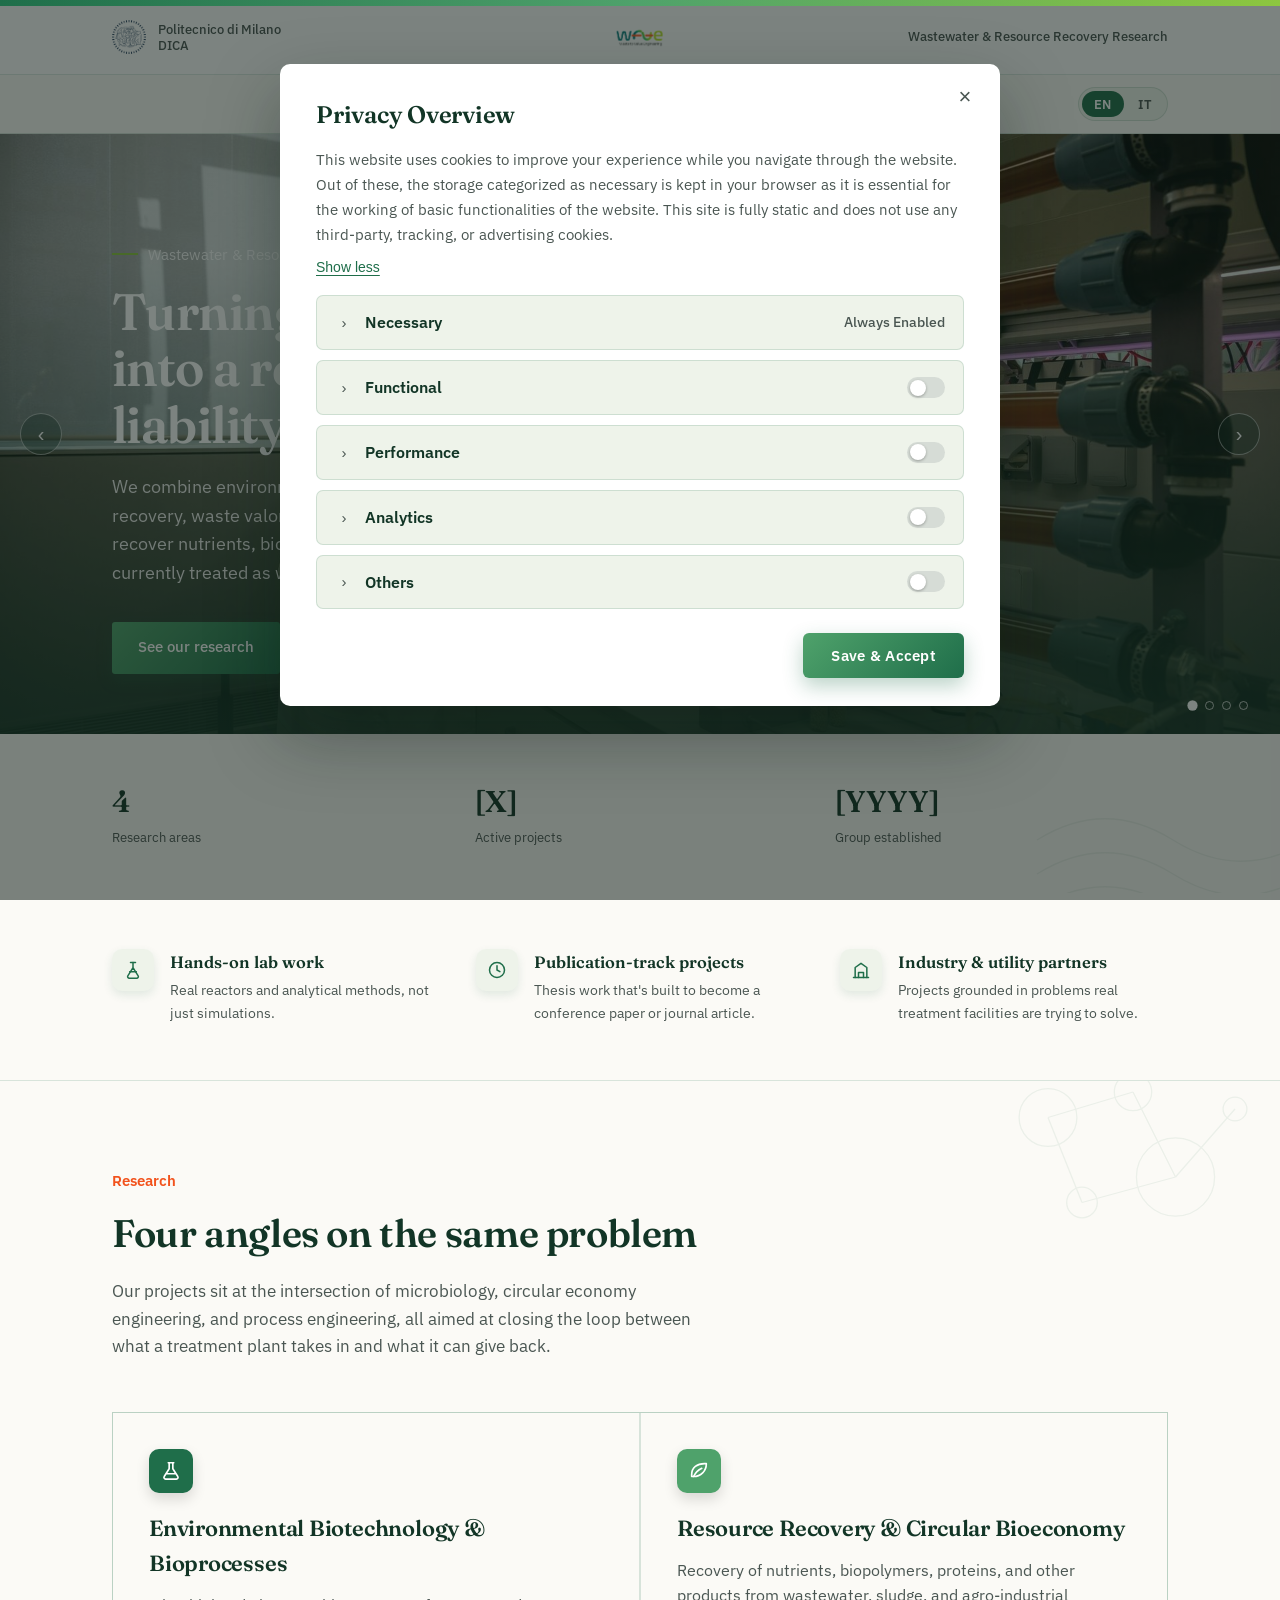
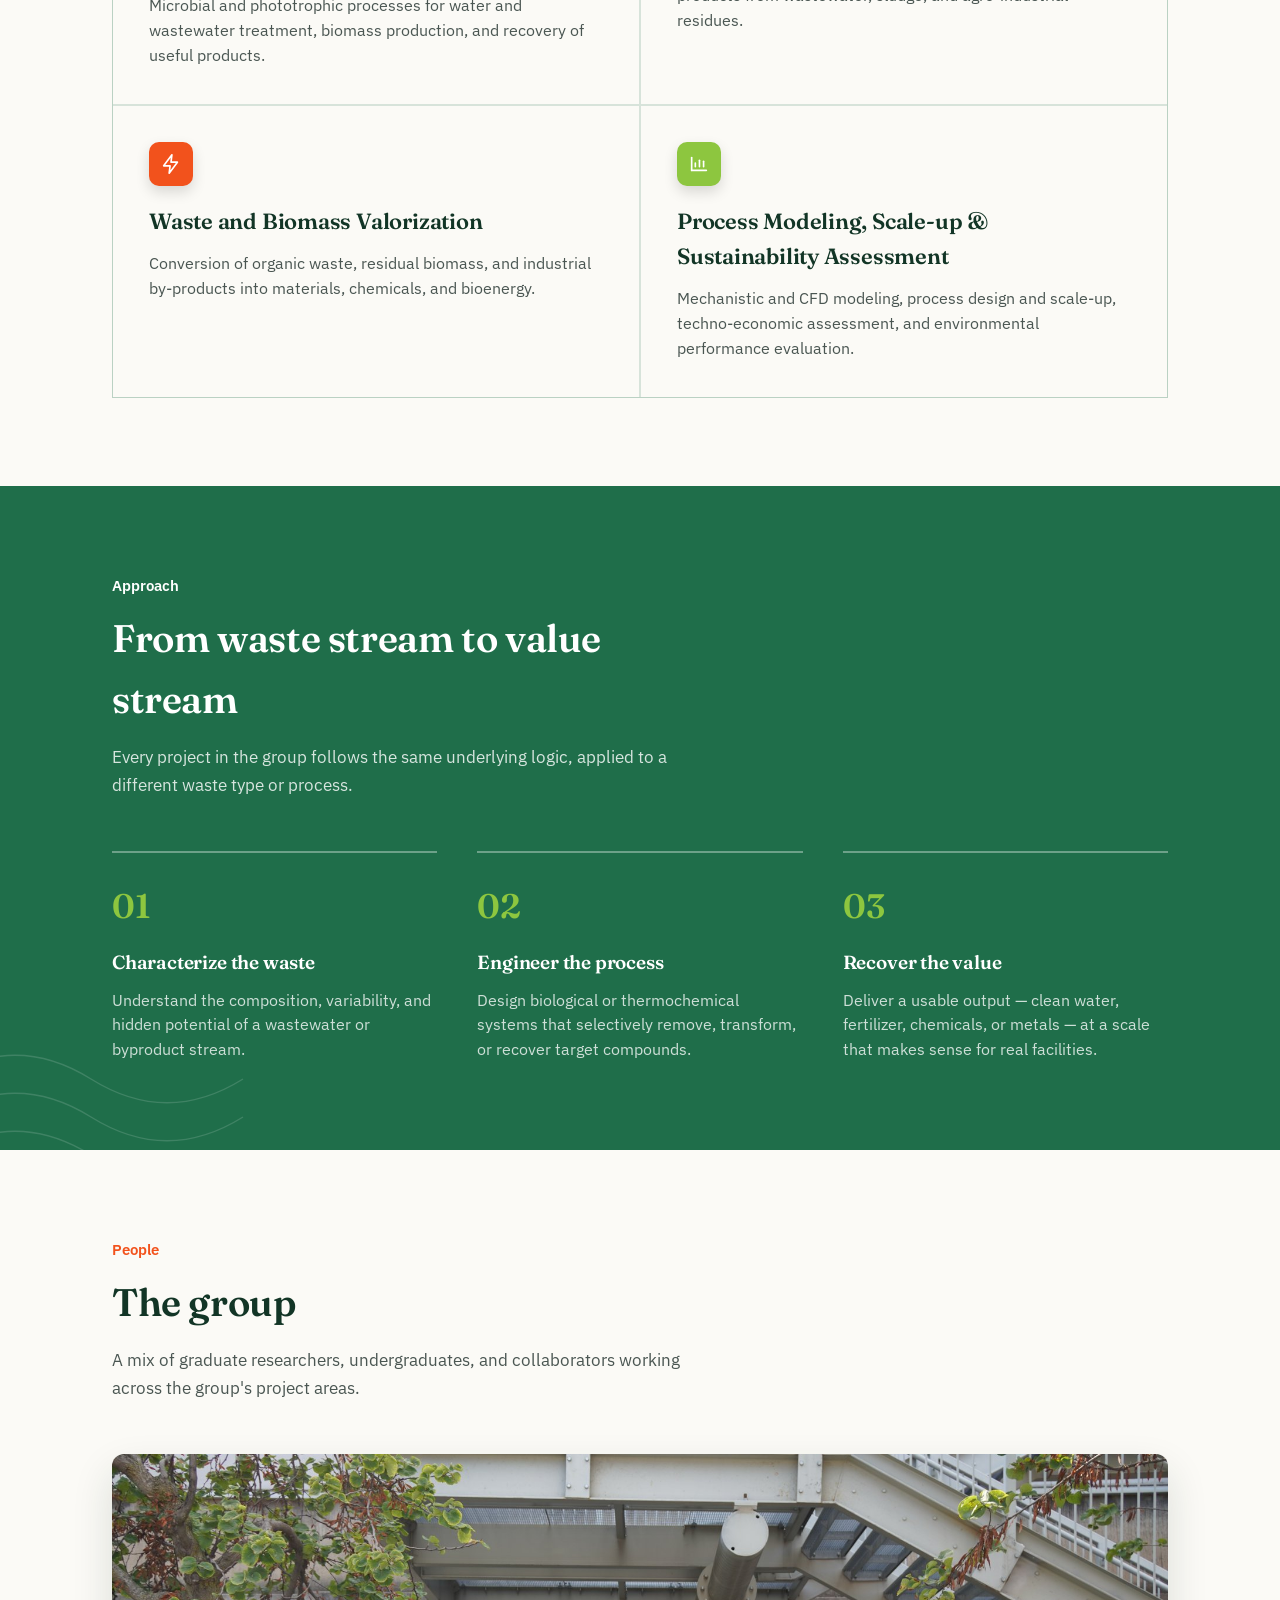
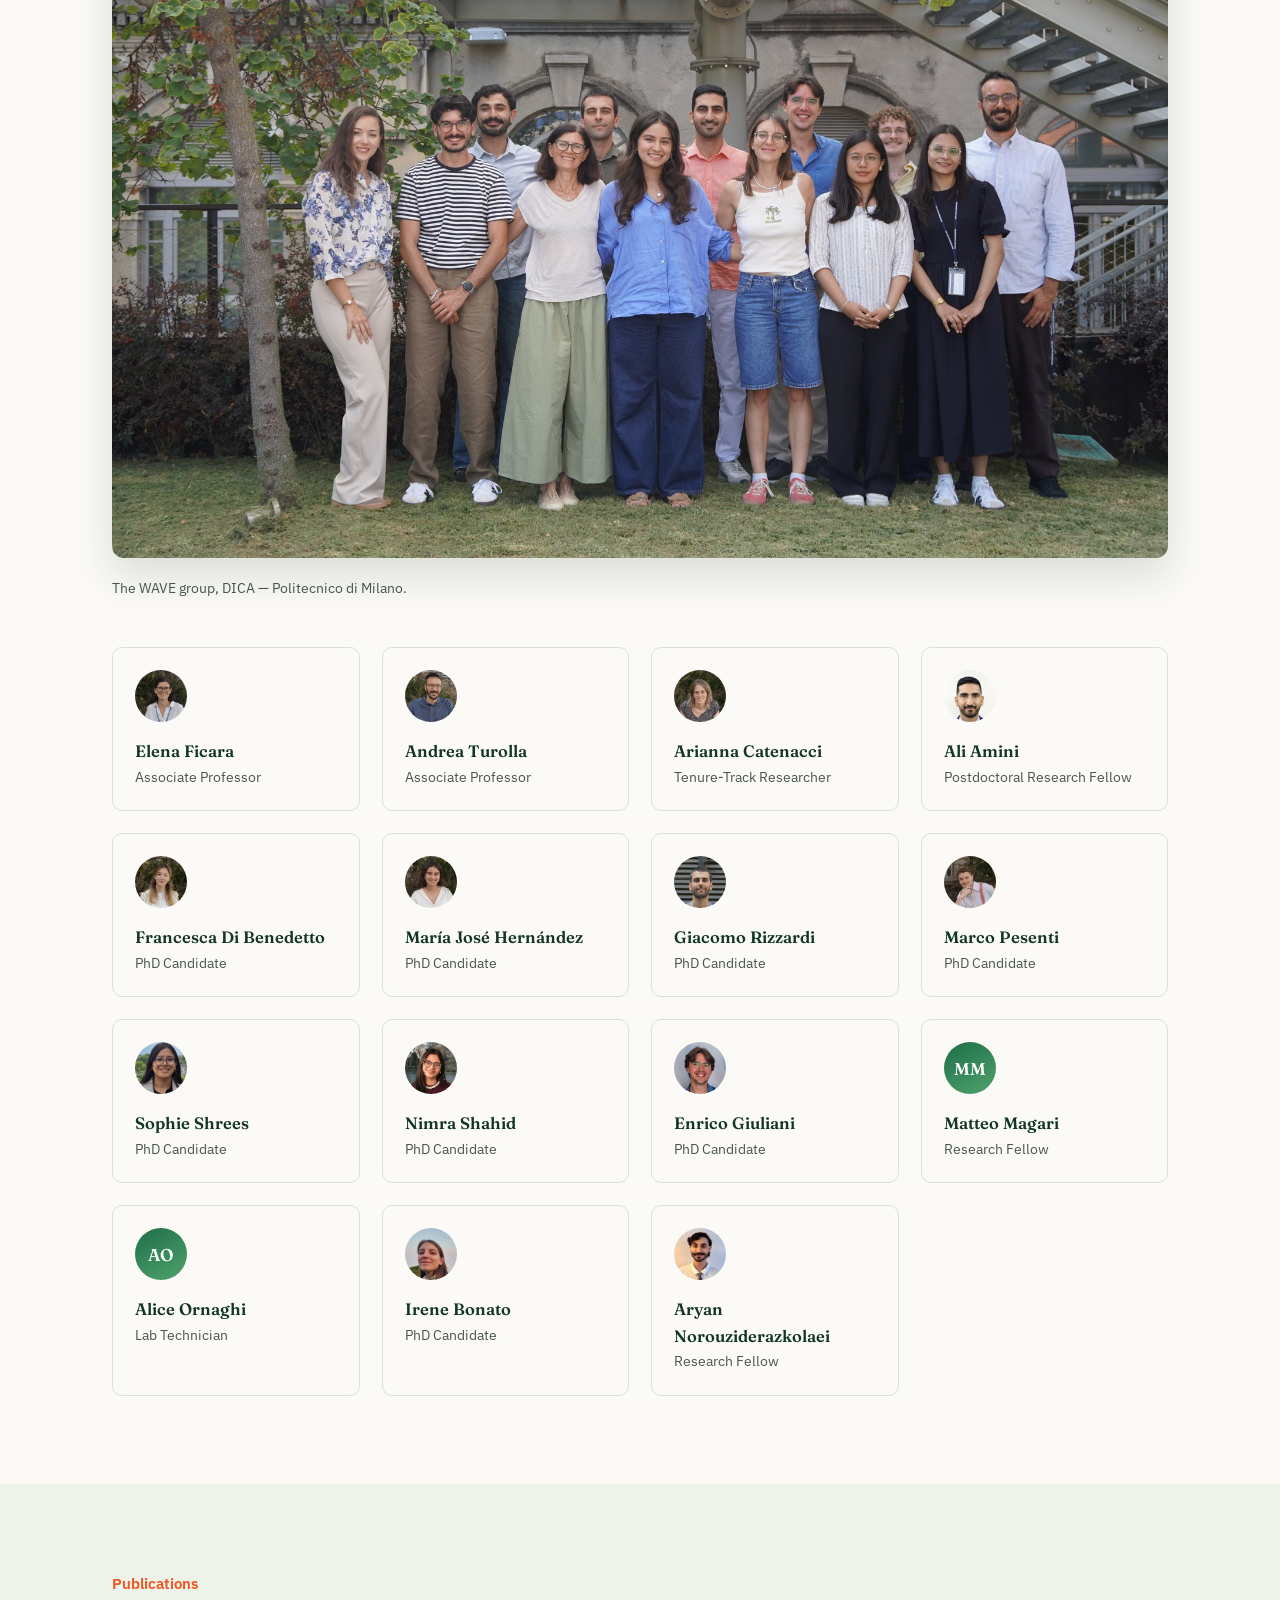
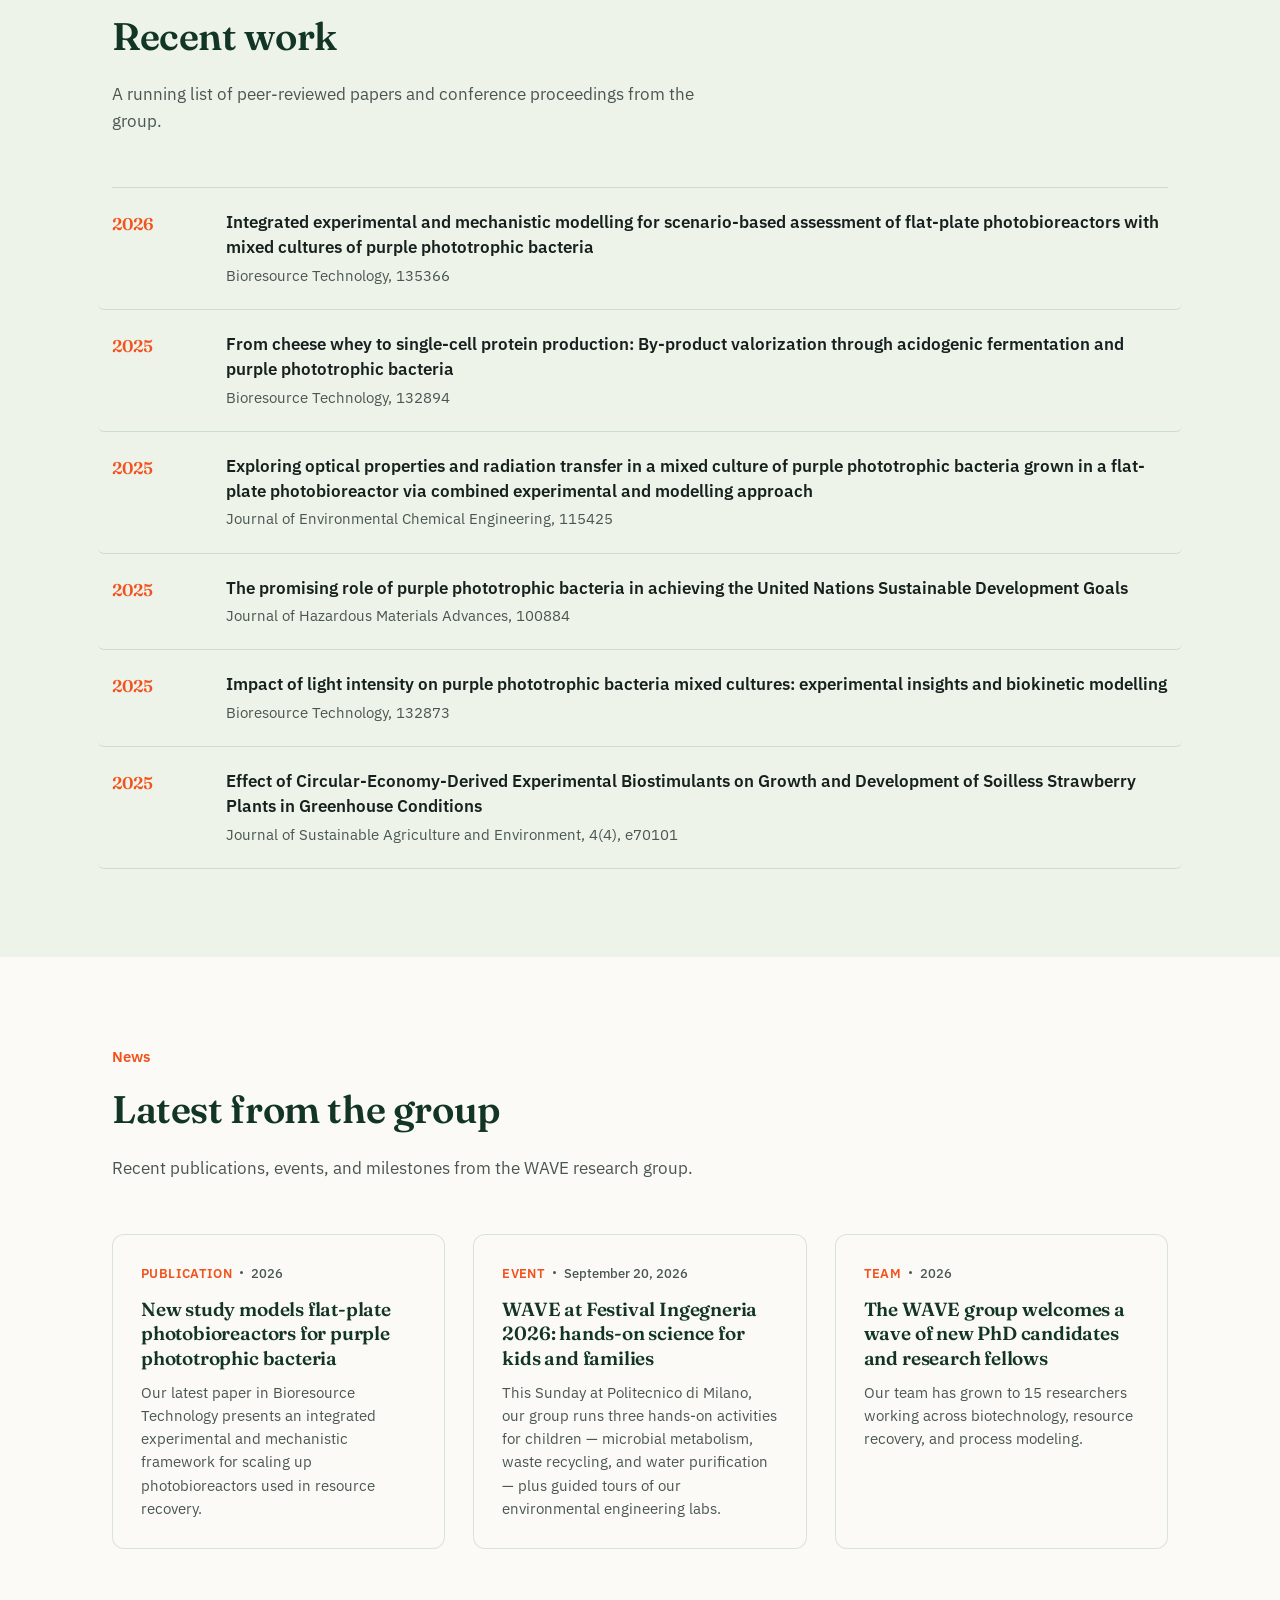
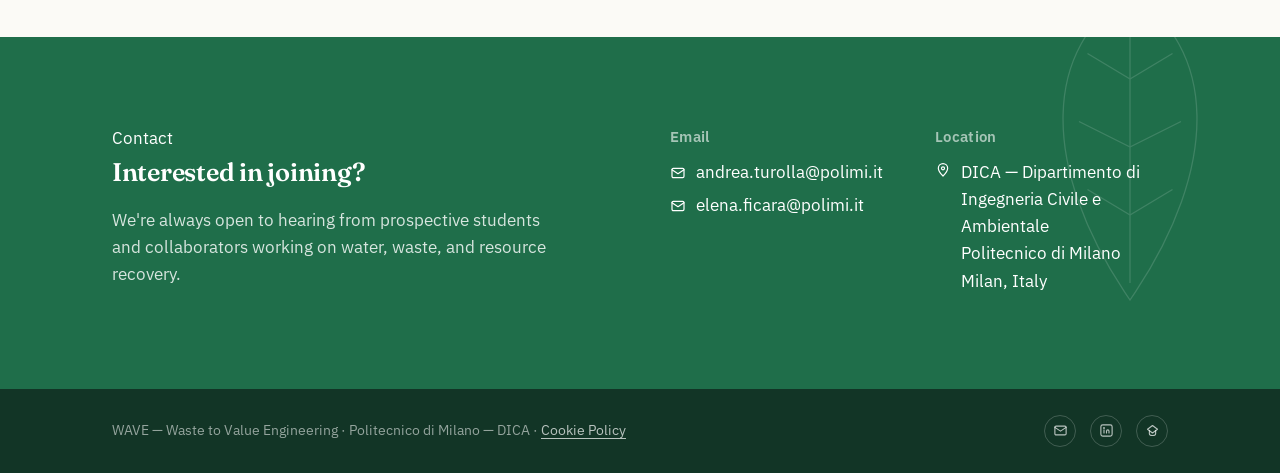
==== commit d1b09da7: "Restructure hero to match the MIPORE reference layout Replaces the full-bleed cover (with a dark uti" ====
--- a/index.html
+++ b/index.html
@@ -53,35 +53,48 @@
     padding:0 32px;
   }
 
+  /* ---------- identification bar ---------- */
+  .id-bar{background:#fff; border-bottom:1px solid var(--line);}
+  .id-bar-inner{
+    display:grid;
+    grid-template-columns:1fr auto 1fr;
+    align-items:center;
+    gap:20px;
+    padding:18px 32px;
+    max-width:1120px;
+    margin:0 auto;
+  }
+  .id-bar-left{
+    grid-column:1;
+    justify-self:start;
+    display:flex;
+    align-items:center;
+    gap:12px;
+  }
+  .id-bar-left img{height:34px;width:34px;}
+  .id-bar-left span{font-size:12.5px; line-height:1.3; color:var(--ink-soft); font-weight:500;}
+  .id-bar-center{grid-column:2; justify-self:center;}
+  .id-bar-center img{height:38px; width:auto; display:block;}
+  .id-bar-right{grid-column:3; justify-self:end; text-align:right; font-size:13px; color:var(--ink-soft); font-weight:500;}
+
   /* ---------- nav ---------- */
   header{
     position:sticky;
     top:0;
     z-index:50;
-    background:rgba(251,250,246,0.92);
+    background:rgba(251,250,246,0.94);
     backdrop-filter:blur(8px);
     border-bottom:1px solid var(--line);
   }
   .nav-inner{
-    display:flex;
+    display:grid;
+    grid-template-columns:1fr auto 1fr;
     align-items:center;
-    justify-content:space-between;
-    padding:14px 32px;
+    padding:12px 32px;
     max-width:1120px;
     margin:0 auto;
-    gap:20px;
-  }
-  .brand{display:flex;align-items:center;gap:12px;}
-  .brand img{height:32px;width:auto;}
-  .brand .polimi-logo{height:30px;}
-  .brand .affil{
-    font-size:12.5px;
-    color:var(--ink-soft);
-    border-left:1px solid var(--line);
-    padding-left:12px;
-    line-height:1.3;
-  }
-  nav{flex:1;display:flex;justify-content:center;}
+  }
+  nav{grid-column:2;}
   nav ul{
     display:flex;
     gap:30px;
@@ -97,6 +110,7 @@
   }
   nav a:hover{border-color:var(--orange);}
   .nav-toggle{display:none;}
+  .nav-inner .lang-switch{grid-column:3; justify-self:end;}
 
   /* ---------- language switch ---------- */
   .lang-switch{
@@ -128,37 +142,7 @@
   }
   .lang-switch button:hover:not(.active){color:var(--teal-ink);}
 
-  /* ---------- hero ---------- */
-  .hero{
-    position:relative;
-    padding:88px 0 76px;
-    overflow:hidden;
-    isolation:isolate;
-  }
-  .hero::before{
-    content:"";
-    position:absolute;
-    inset:0;
-    background-image:radial-gradient(rgba(31,110,74,0.10) 1.4px, transparent 1.4px);
-    background-size:22px 22px;
-    -webkit-mask-image:radial-gradient(ellipse 65% 60% at 78% 30%, #000 0%, transparent 72%);
-    mask-image:radial-gradient(ellipse 65% 60% at 78% 30%, #000 0%, transparent 72%);
-    pointer-events:none;
-  }
-  .affil-chip{
-    display:inline-flex;
-    align-items:center;
-    gap:8px;
-    background:var(--bg-alt);
-    border:1px solid var(--line);
-    color:var(--teal-ink);
-    font-size:13px;
-    font-weight:500;
-    padding:6px 14px;
-    border-radius:100px;
-    margin-bottom:20px;
-  }
-  .affil-chip .dot{width:6px;height:6px;border-radius:50%;background:var(--orange);}
+  /* ---------- hero carousel ---------- */
   .eyebrow-line{
     display:flex;
     align-items:center;
@@ -170,17 +154,6 @@
   .eyebrow-line .dash{
     width:26px;height:2px;background:var(--orange);
   }
-  .hero h1{
-    font-size:clamp(2.5rem, 4.6vw, 3.6rem);
-    line-height:1.08;
-    max-width:14ch;
-  }
-  .hero p.lede{
-    margin-top:22px;
-    font-size:19px;
-    color:var(--ink-soft);
-    max-width:46ch;
-  }
   .hero-cta{
     margin-top:34px;
     display:flex;
@@ -210,20 +183,17 @@
     transition:background .15s ease, transform .2s ease;
   }
   .btn-ghost:hover{background:rgba(31,110,74,0.06); transform:translateY(-1px);}
-  .hero-text{max-width:760px;}
-  .hero-cover{
+
+  .hero-carousel{
     position:relative;
-    height:100vh;
-    min-height:520px;
-    max-height:880px;
+    padding:0;
+    height:min(72vh, 600px);
+    min-height:420px;
     overflow:hidden;
     isolation:isolate;
-    display:flex;
-    align-items:center;
-    justify-content:center;
-  }
-  .hero-cover-slides{position:absolute; inset:0; z-index:0;}
-  .hero-cover-slide{
+  }
+  .hero-carousel-track{position:absolute; inset:0; z-index:0;}
+  .hero-carousel-slide{
     position:absolute;
     inset:0;
     background-size:cover;
@@ -231,60 +201,79 @@
     opacity:0;
     transition:opacity 1.8s ease;
   }
-  .hero-cover-slide.is-active{opacity:1;}
-  .hero-cover-overlay{
+  .hero-carousel-slide.is-active{opacity:1;}
+  .hero-carousel-overlay{
     position:absolute;
     inset:0;
     z-index:1;
-    background:linear-gradient(180deg, rgba(18,53,38,0.6), rgba(18,53,38,0.32) 45%, rgba(18,53,38,0.62));
-  }
-  .hero-cover-badge{
+    background:linear-gradient(0deg, rgba(18,53,38,0.85) 0%, rgba(18,53,38,0.4) 45%, rgba(18,53,38,0.12) 78%);
+  }
+  .hero-carousel-content{
     position:absolute;
-    top:24px;
-    left:24px;
+    left:0;
+    right:0;
+    bottom:0;
+    z-index:3;
+    padding:0 32px 60px;
+  }
+  .hero-carousel-content .eyebrow-line{color:rgba(255,255,255,0.85);}
+  .hero-carousel-content .eyebrow-line .dash{background:var(--green-lime);}
+  .hero-carousel-content h1{
+    color:#fff;
+    font-size:clamp(2.2rem, 4.2vw, 3.2rem);
+    line-height:1.1;
+    max-width:15ch;
+  }
+  .hero-carousel-content p.lede{
+    margin-top:20px;
+    font-size:18px;
+    color:rgba(255,255,255,0.88);
+    max-width:44ch;
+  }
+  .hero-carousel-arrow{
+    position:absolute;
+    top:50%;
+    transform:translateY(-50%);
+    z-index:3;
+    width:42px;
+    height:42px;
+    border-radius:50%;
+    border:1px solid rgba(255,255,255,0.5);
+    background:rgba(18,53,38,0.35);
+    color:#fff;
+    font-size:20px;
+    line-height:1;
+    cursor:pointer;
+    display:flex;
+    align-items:center;
+    justify-content:center;
+    transition:background .15s ease, border-color .15s ease;
+  }
+  .hero-carousel-arrow:hover{background:rgba(18,53,38,0.6); border-color:#fff;}
+  .hero-carousel-arrow.prev{left:20px;}
+  .hero-carousel-arrow.next{right:20px;}
+  .hero-carousel-dots{
+    position:absolute;
+    bottom:24px;
+    right:32px;
     z-index:3;
     display:flex;
-    align-items:center;
-    gap:10px;
-    background:rgba(251,250,246,0.94);
-    backdrop-filter:blur(6px);
-    padding:8px 16px 8px 8px;
-    border-radius:100px;
-    box-shadow:0 10px 24px rgba(0,0,0,0.2);
-  }
-  .hero-cover-badge img{height:30px;width:30px;display:block;}
-  .hero-cover-badge span{font-size:11.5px;line-height:1.25;color:var(--teal-ink);font-weight:600;}
-  .hero-cover-logo{
-    position:relative;
-    z-index:3;
-    background:rgba(251,250,246,0.95);
-    backdrop-filter:blur(6px);
-    border-radius:16px;
-    padding:34px 48px;
-    box-shadow:0 30px 64px rgba(0,0,0,0.28);
-  }
-  .hero-cover-logo img{width:260px;max-width:56vw;height:auto;display:block;}
-  .hero-cover-scroll{
-    position:absolute;
-    bottom:24px;
-    left:50%;
-    transform:translateX(-50%);
-    z-index:3;
-    display:flex;
-    flex-direction:column;
-    align-items:center;
-    gap:6px;
-    color:#fff;
-    opacity:0.85;
-    font-size:11.5px;
-    letter-spacing:0.1em;
-    text-transform:uppercase;
-  }
+    gap:8px;
+  }
+  .hero-carousel-dots button{
+    width:9px;
+    height:9px;
+    border-radius:50%;
+    border:1.5px solid rgba(255,255,255,0.7);
+    background:transparent;
+    padding:0;
+    cursor:pointer;
+    transition:background .15s ease, transform .15s ease;
+  }
+  .hero-carousel-dots button.is-active{background:#fff; transform:scale(1.15);}
+
+  .hero-stats-strip{padding:44px 0; position:relative; overflow:hidden; isolation:isolate;}
   .hero-stats{
-    position:relative;
-    margin-top:56px;
-    padding-top:32px;
-    border-top:1px solid var(--line);
     display:grid;
     grid-template-columns:repeat(3,auto);
     gap:48px;
@@ -312,20 +301,12 @@
       to{opacity:1; transform:translateY(0);}
     }
 
-    .hero-cover-logo{
-      animation:logo-materialize 1.4s cubic-bezier(.16,1,.3,1) both;
-      animation-delay:.4s;
-    }
-    .hero-cover-badge{
-      animation:reveal-up .8s cubic-bezier(.2,.7,.2,1) both;
-      animation-delay:.15s;
-    }
-    .hero-cover-scroll{
-      animation:reveal-up .8s cubic-bezier(.2,.7,.2,1) both;
-      animation-delay:1s;
+    .id-bar-center img{
+      animation:logo-materialize 1.3s cubic-bezier(.16,1,.3,1) both;
+      animation-delay:.2s;
     }
     @keyframes logo-materialize{
-      0%{opacity:0; transform:scale(.88) translateY(10px); filter:blur(14px);}
+      0%{opacity:0; transform:scale(.88) translateY(6px); filter:blur(10px);}
       55%{opacity:1;}
       100%{opacity:1; transform:scale(1) translateY(0); filter:blur(0);}
     }
@@ -722,10 +703,15 @@
 
   @media (max-width: 860px){
     nav ul{display:none;}
-    .brand .affil{display:none;}
-    .hero-cover-logo{padding:24px 30px;}
-    .hero-cover-logo img{width:200px;}
-    .hero-cover-badge span{display:none;}
+    .id-bar-left span, .id-bar-right{display:none;}
+    .id-bar-center img{height:30px;}
+    .hero-carousel{height:auto; min-height:460px;}
+    .hero-carousel-content{position:relative; left:auto; right:auto; bottom:auto; padding:150px 20px 28px;}
+    .hero-carousel-content p.lede{font-size:16px;}
+    .hero-carousel-arrow{width:34px; height:34px; font-size:17px;}
+    .hero-carousel-arrow.prev{left:12px;}
+    .hero-carousel-arrow.next{right:12px;}
+    .hero-carousel-dots{right:16px; bottom:16px;}
     .hero-stats{grid-template-columns:repeat(3,1fr); gap:20px;}
     .why-grid{grid-template-columns:1fr; gap:28px;}
     .research-grid{grid-template-columns:1fr;}
@@ -739,13 +725,23 @@
 </head>
 <body>
 
+<div class="id-bar">
+  <div class="id-bar-inner">
+    <div class="id-bar-left">
+      <img src="polimi-logo.png" alt="Politecnico di Milano logo">
+      <span>Politecnico di Milano<br>DICA</span>
+    </div>
+    <div class="id-bar-center">
+      <img src="wave-logo.png" alt="WAVE — Waste to Value Engineering logo">
+    </div>
+    <div class="id-bar-right">
+      <span data-i18n="hero.eyebrow">Wastewater &amp; Resource Recovery Research</span>
+    </div>
+  </div>
+</div>
+
 <header>
   <div class="nav-inner">
-    <div class="brand">
-      <img src="wave-logo.png" alt="WAVE logo">
-      <img src="polimi-logo.png" alt="Politecnico di Milano logo" class="polimi-logo">
-      <span class="affil">Politecnico di Milano<br>DICA</span>
-    </div>
     <nav>
       <ul>
         <li><a href="#research" data-i18n="nav.research">Research</a></li>
@@ -763,36 +759,15 @@
   </div>
 </header>
 
-<section class="hero-cover">
-  <div class="hero-cover-slides" aria-hidden="true">
-    <div class="hero-cover-slide is-active" style="background-image:url('hero-cover-1.jpg')"></div>
-    <div class="hero-cover-slide" style="background-image:url('hero-cover-2.jpg')"></div>
-    <div class="hero-cover-slide" style="background-image:url('hero-cover-3.jpg')"></div>
-    <div class="hero-cover-slide" style="background-image:url('hero-cover-4.jpg')"></div>
+<section class="hero-carousel">
+  <div class="hero-carousel-track" aria-hidden="true">
+    <div class="hero-carousel-slide is-active" style="background-image:url('hero-cover-1.jpg')"></div>
+    <div class="hero-carousel-slide" style="background-image:url('hero-cover-2.jpg')"></div>
+    <div class="hero-carousel-slide" style="background-image:url('hero-cover-3.jpg')"></div>
+    <div class="hero-carousel-slide" style="background-image:url('hero-cover-4.jpg')"></div>
   </div>
-  <div class="hero-cover-overlay"></div>
-  <div class="hero-cover-badge">
-    <img src="polimi-logo.png" alt="Politecnico di Milano logo">
-    <span>Politecnico di Milano<br>DICA</span>
-  </div>
-  <div class="hero-cover-logo">
-    <img src="wave-logo.png" alt="WAVE — Waste to Value Engineering logo">
-  </div>
-  <div class="hero-cover-scroll">
-    <span data-i18n="hero.scroll">Scroll</span>
-    <svg width="16" height="16" viewBox="0 0 24 24" fill="none" stroke="currentColor" stroke-width="1.8" stroke-linecap="round" stroke-linejoin="round"><path d="M12 5v14"/><path d="m6 13 6 6 6-6"/></svg>
-  </div>
-</section>
-
-<section class="hero">
-  <svg class="decor" style="width:460px;height:460px;bottom:-120px;right:-80px;" viewBox="0 0 400 400" fill="none" stroke="currentColor" stroke-width="1.5" aria-hidden="true">
-    <path d="M20,220 Q100,170 180,220 T340,220"/>
-    <path d="M20,260 Q100,210 180,260 T340,260"/>
-    <path d="M20,300 Q100,250 180,300 T340,300"/>
-    <path d="M20,340 Q100,290 180,340 T340,340"/>
-  </svg>
-  <div class="wrap hero-text">
-    <div class="affil-chip reveal reveal-1"><span class="dot"></span> Politecnico di Milano · DICA</div>
+  <div class="hero-carousel-overlay"></div>
+  <div class="wrap hero-carousel-content">
     <div class="eyebrow-line reveal reveal-1"><span class="dash"></span> <span data-i18n="hero.eyebrow">Wastewater &amp; Resource Recovery Research</span></div>
     <h1 class="reveal reveal-2" data-i18n="hero.h1">Turning wastewater into a resource, not a liability.</h1>
     <p class="lede reveal reveal-3" data-i18n="hero.lede">We combine environmental biotechnology, resource recovery, waste valorization, and process modeling to recover nutrients, biopolymers, and energy from streams currently treated as waste.</p>
@@ -800,19 +775,35 @@
       <a href="#research" class="btn btn-primary" data-i18n="hero.cta.primary">See our research</a>
       <a href="#contact" class="btn btn-ghost" data-i18n="hero.cta.ghost">Join the group</a>
     </div>
-    <div class="hero-stats reveal reveal-4">
-      <div>
-        <div class="stat-num">4</div>
-        <div class="stat-label" data-i18n="hero.stat1">Research areas</div>
-      </div>
-      <div>
-        <div class="stat-num">[X]</div>
-        <div class="stat-label" data-i18n="hero.stat2">Active projects</div>
-      </div>
-      <div>
-        <div class="stat-num">[YYYY]</div>
-        <div class="stat-label" data-i18n="hero.stat3">Group established</div>
-      </div>
+  </div>
+  <button type="button" class="hero-carousel-arrow prev" aria-label="Previous photo">&#8249;</button>
+  <button type="button" class="hero-carousel-arrow next" aria-label="Next photo">&#8250;</button>
+  <div class="hero-carousel-dots">
+    <button type="button" class="is-active" data-slide="0" aria-label="Slide 1"></button>
+    <button type="button" data-slide="1" aria-label="Slide 2"></button>
+    <button type="button" data-slide="2" aria-label="Slide 3"></button>
+    <button type="button" data-slide="3" aria-label="Slide 4"></button>
+  </div>
+</section>
+
+<section class="hero-stats-strip decor-host">
+  <svg class="decor" style="width:340px;height:340px;bottom:-100px;right:-80px;" viewBox="0 0 400 400" fill="none" stroke="currentColor" stroke-width="1.5" aria-hidden="true">
+    <path d="M20,220 Q100,170 180,220 T340,220"/>
+    <path d="M20,260 Q100,210 180,260 T340,260"/>
+    <path d="M20,300 Q100,250 180,300 T340,300"/>
+  </svg>
+  <div class="wrap hero-stats" data-reveal>
+    <div>
+      <div class="stat-num">4</div>
+      <div class="stat-label" data-i18n="hero.stat1">Research areas</div>
+    </div>
+    <div>
+      <div class="stat-num">[X]</div>
+      <div class="stat-label" data-i18n="hero.stat2">Active projects</div>
+    </div>
+    <div>
+      <div class="stat-num">[YYYY]</div>
+      <div class="stat-label" data-i18n="hero.stat3">Group established</div>
     </div>
   </div>
 </section>
@@ -1192,7 +1183,6 @@
       "hero.stat1": "Research areas",
       "hero.stat2": "Active projects",
       "hero.stat3": "Group established",
-      "hero.scroll": "Scroll",
       "why1.title": "Hands-on lab work",
       "why1.desc": "Real reactors and analytical methods, not just simulations.",
       "why2.title": "Publication-track projects",
@@ -1280,7 +1270,6 @@
       "hero.stat1": "Aree di ricerca",
       "hero.stat2": "Progetti attivi",
       "hero.stat3": "Gruppo fondato nel",
-      "hero.scroll": "Scorri",
       "why1.title": "Lavoro di laboratorio pratico",
       "why1.desc": "Reattori reali e metodi analitici, non solo simulazioni.",
       "why2.title": "Progetti orientati alla pubblicazione",
@@ -1414,15 +1403,37 @@
 
 <script>
 (function(){
-  var slides = document.querySelectorAll(".hero-cover-slide");
+  var slides = document.querySelectorAll(".hero-carousel-slide");
+  var dots = document.querySelectorAll(".hero-carousel-dots button");
+  var prevBtn = document.querySelector(".hero-carousel-arrow.prev");
+  var nextBtn = document.querySelector(".hero-carousel-arrow.next");
   if (slides.length < 2) return;
-  if (window.matchMedia("(prefers-reduced-motion: reduce)").matches) return;
+
   var idx = 0;
-  setInterval(function(){
+  var timer = null;
+  var autoplay = !window.matchMedia("(prefers-reduced-motion: reduce)").matches;
+
+  function goTo(newIdx){
     slides[idx].classList.remove("is-active");
-    idx = (idx + 1) % slides.length;
+    if (dots[idx]) dots[idx].classList.remove("is-active");
+    idx = (newIdx + slides.length) % slides.length;
     slides[idx].classList.add("is-active");
-  }, 12000);
+    if (dots[idx]) dots[idx].classList.add("is-active");
+  }
+
+  function startTimer(){
+    if (!autoplay) return;
+    clearInterval(timer);
+    timer = setInterval(function(){ goTo(idx + 1); }, 12000);
+  }
+
+  if (prevBtn) prevBtn.addEventListener("click", function(){ goTo(idx - 1); startTimer(); });
+  if (nextBtn) nextBtn.addEventListener("click", function(){ goTo(idx + 1); startTimer(); });
+  dots.forEach(function(dot, i){
+    dot.addEventListener("click", function(){ goTo(i); startTimer(); });
+  });
+
+  startTimer();
 })();
 </script>
 
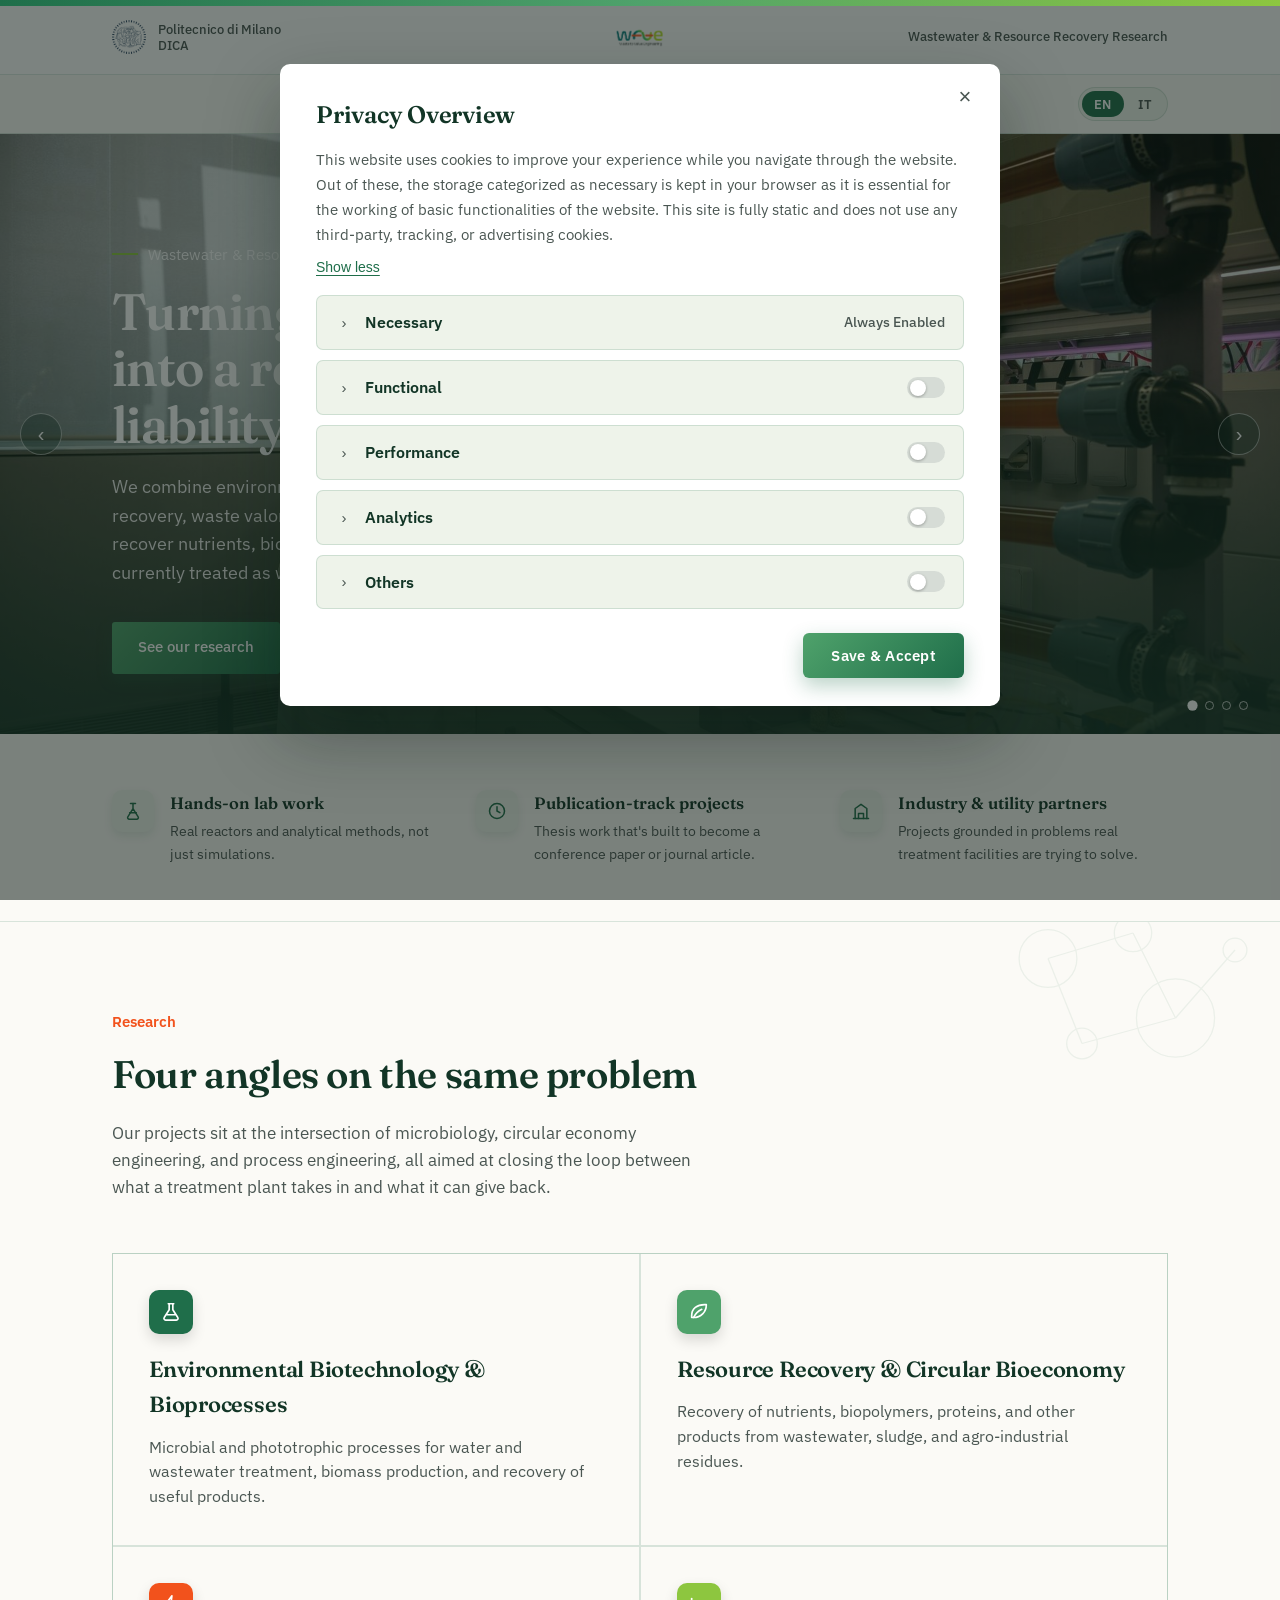
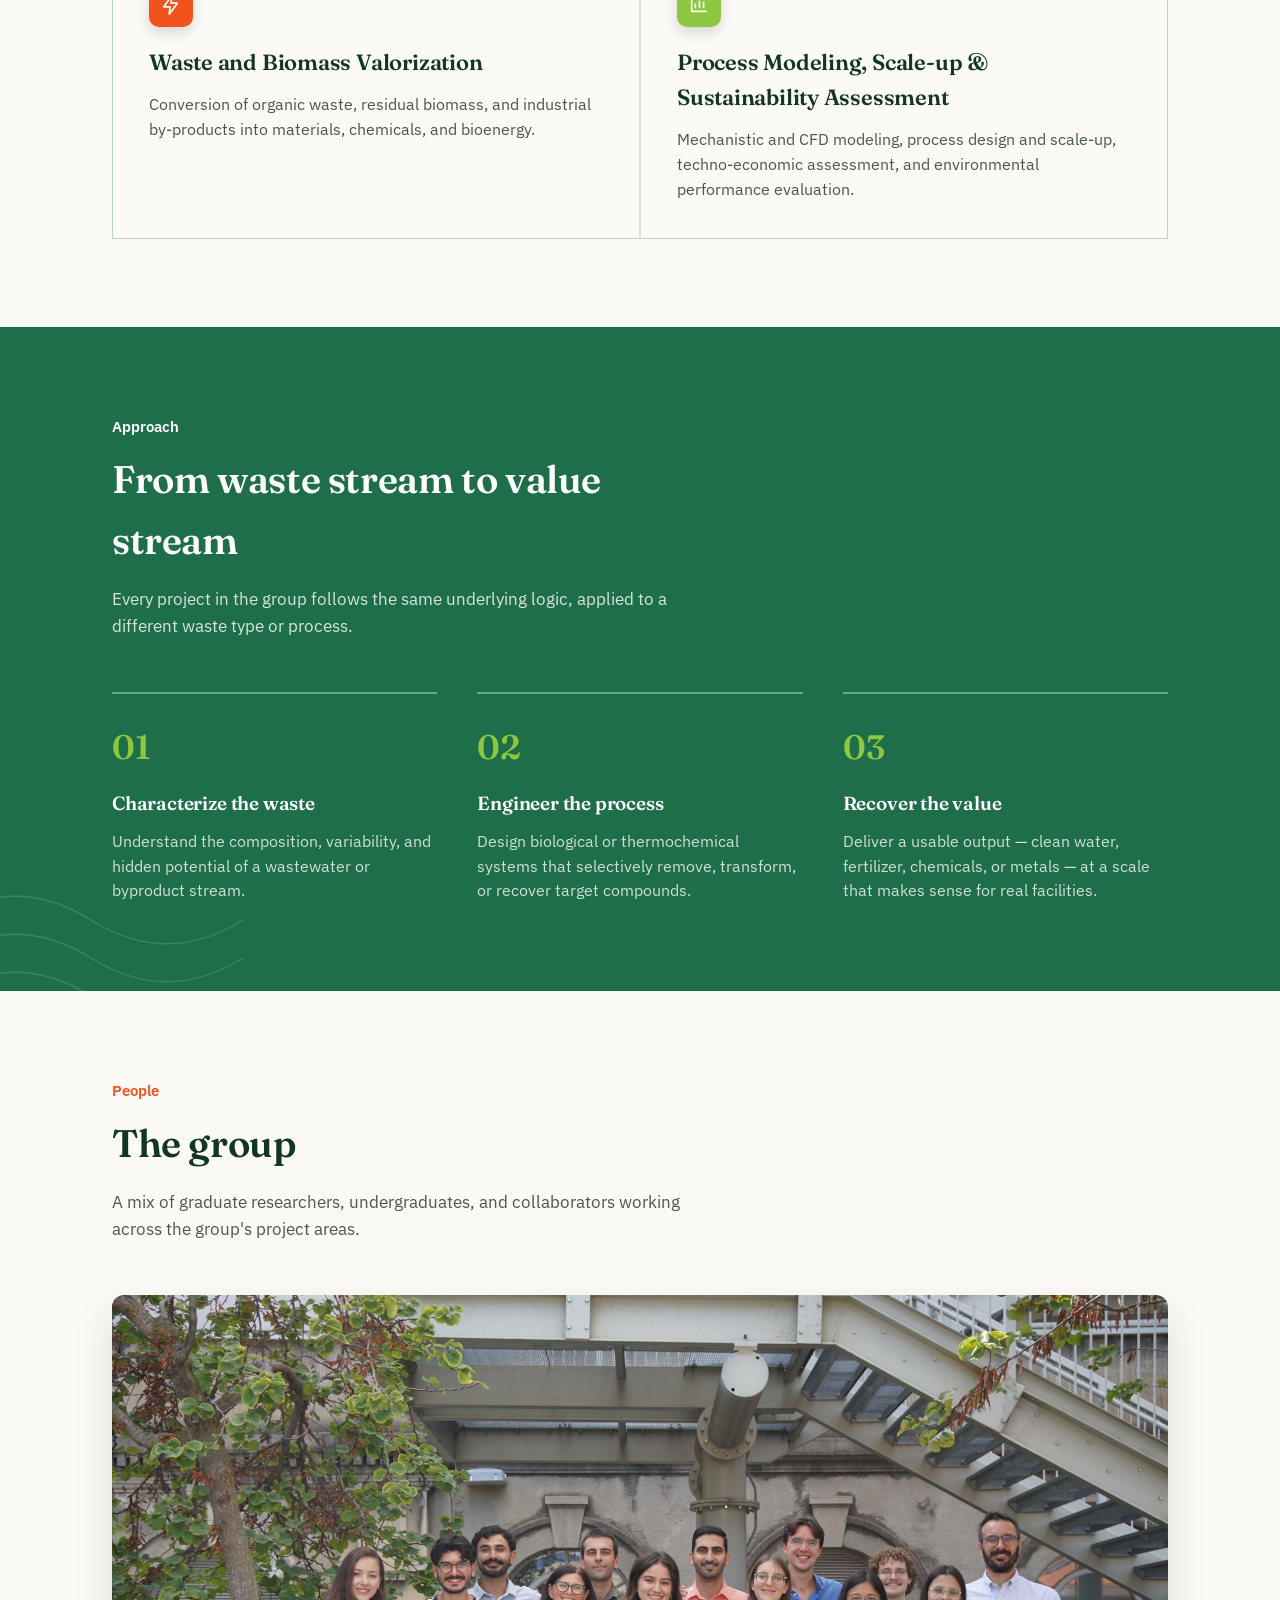
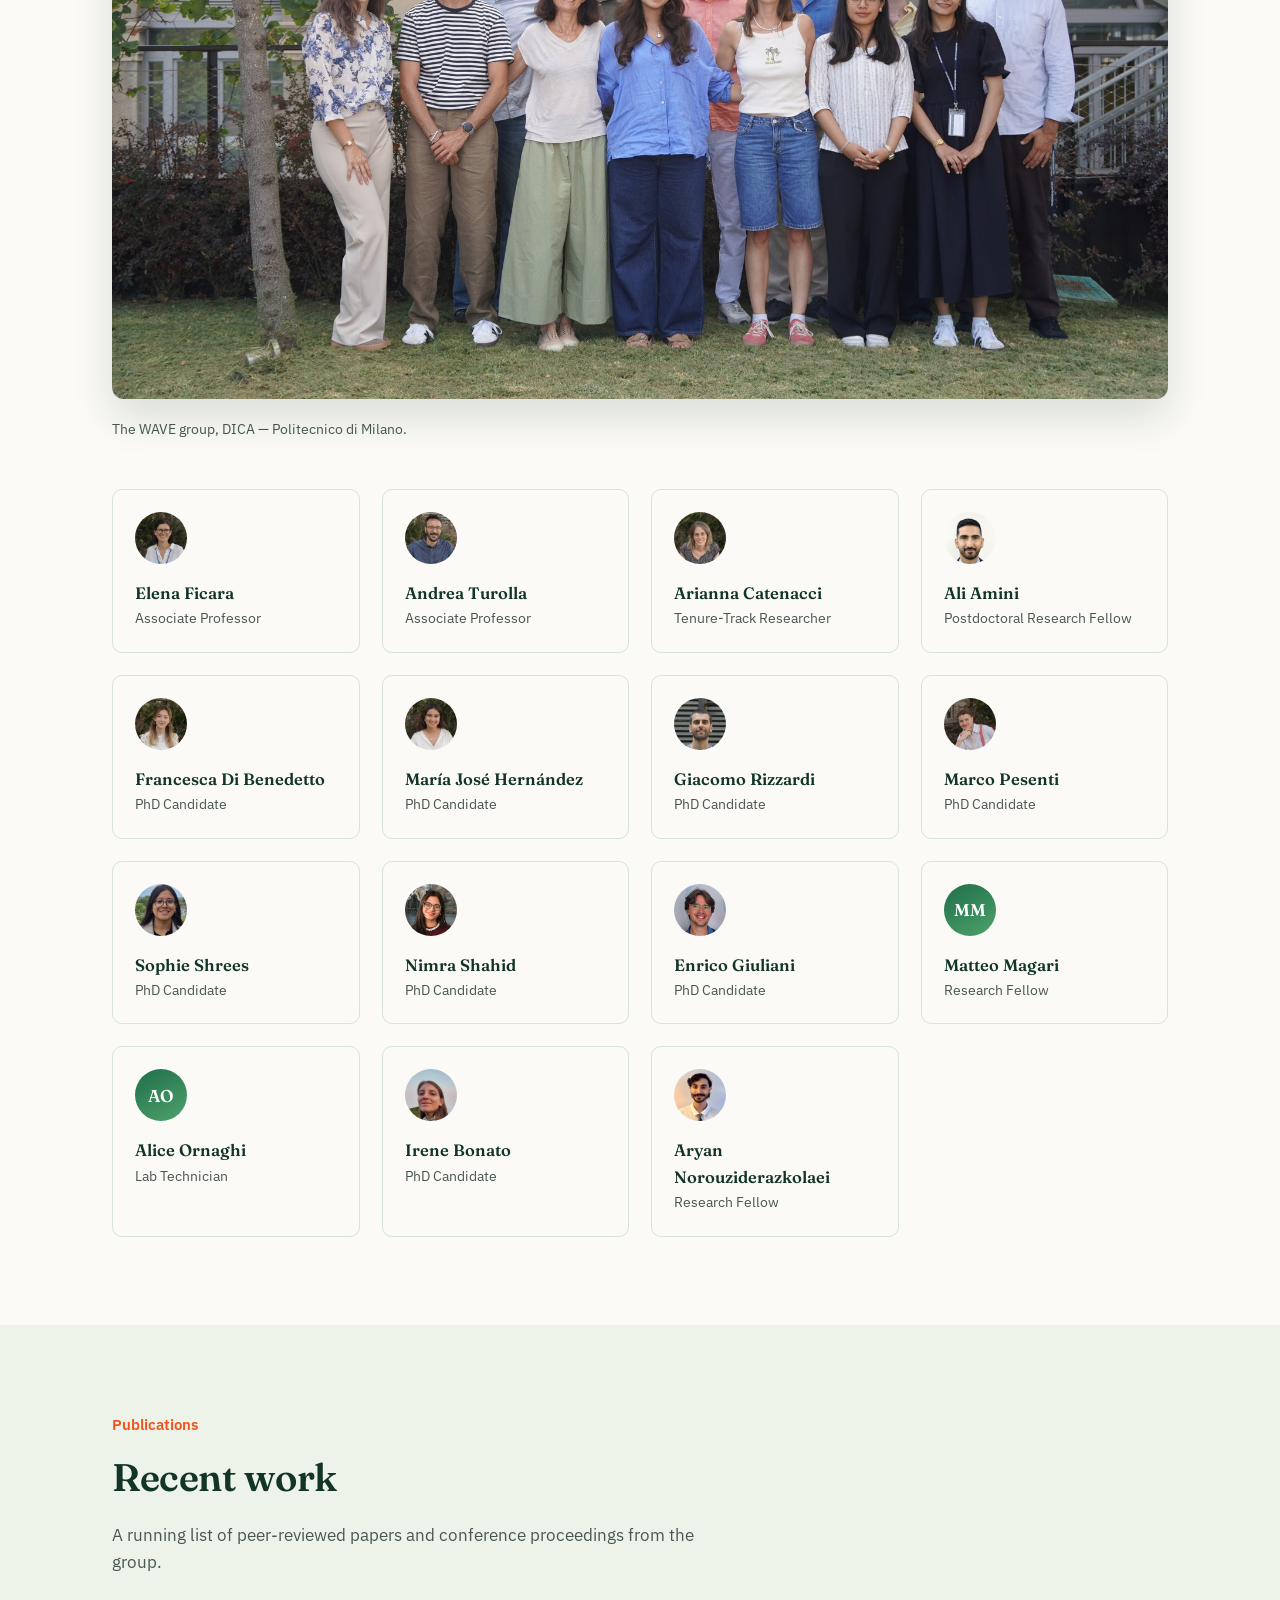
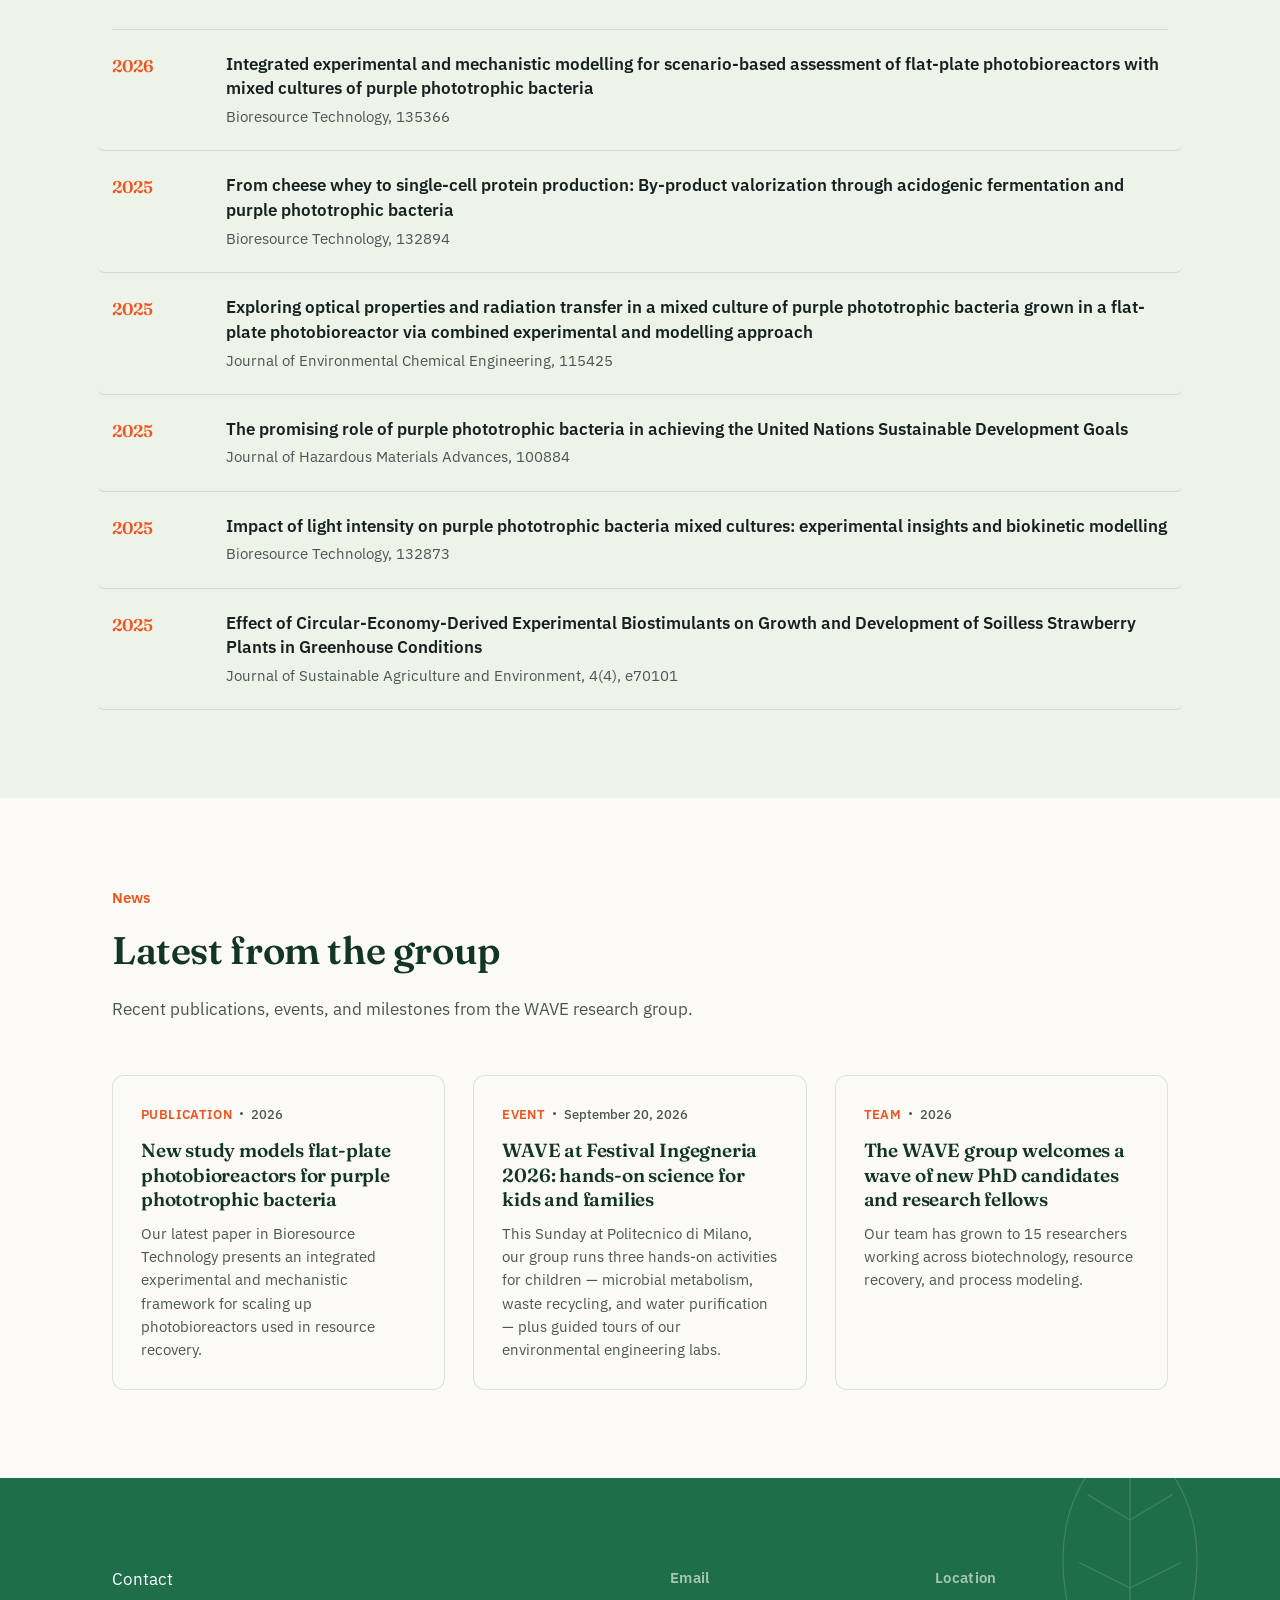
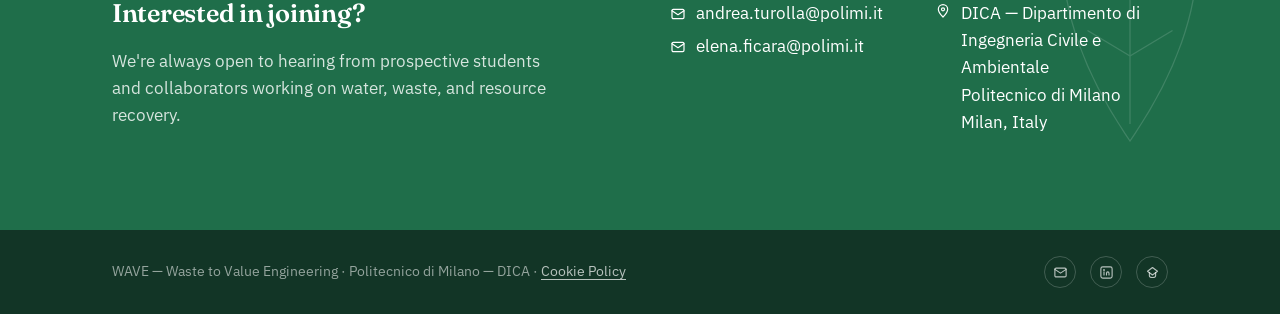
==== commit 51764d57: "Remove the Research areas / Active projects / Group established stats strip Co-Authored-By: Claude S" ====
--- a/index.html
+++ b/index.html
@@ -271,24 +271,6 @@
     transition:background .15s ease, transform .15s ease;
   }
   .hero-carousel-dots button.is-active{background:#fff; transform:scale(1.15);}
-
-  .hero-stats-strip{padding:44px 0; position:relative; overflow:hidden; isolation:isolate;}
-  .hero-stats{
-    display:grid;
-    grid-template-columns:repeat(3,auto);
-    gap:48px;
-  }
-  .hero-stats .stat-num{
-    font-family:'Fraunces',serif;
-    font-size:30px;
-    font-weight:600;
-    color:var(--teal-ink);
-  }
-  .hero-stats .stat-label{
-    font-size:13px;
-    color:var(--ink-soft);
-    margin-top:2px;
-  }
 
   @media (prefers-reduced-motion: no-preference){
     .reveal{animation:reveal-up .7s cubic-bezier(.2,.7,.2,1) both;}
@@ -712,7 +694,6 @@
     .hero-carousel-arrow.prev{left:12px;}
     .hero-carousel-arrow.next{right:12px;}
     .hero-carousel-dots{right:16px; bottom:16px;}
-    .hero-stats{grid-template-columns:repeat(3,1fr); gap:20px;}
     .why-grid{grid-template-columns:1fr; gap:28px;}
     .research-grid{grid-template-columns:1fr;}
     .process{grid-template-columns:1fr;gap:32px;}
@@ -783,28 +764,6 @@
     <button type="button" data-slide="1" aria-label="Slide 2"></button>
     <button type="button" data-slide="2" aria-label="Slide 3"></button>
     <button type="button" data-slide="3" aria-label="Slide 4"></button>
-  </div>
-</section>
-
-<section class="hero-stats-strip decor-host">
-  <svg class="decor" style="width:340px;height:340px;bottom:-100px;right:-80px;" viewBox="0 0 400 400" fill="none" stroke="currentColor" stroke-width="1.5" aria-hidden="true">
-    <path d="M20,220 Q100,170 180,220 T340,220"/>
-    <path d="M20,260 Q100,210 180,260 T340,260"/>
-    <path d="M20,300 Q100,250 180,300 T340,300"/>
-  </svg>
-  <div class="wrap hero-stats" data-reveal>
-    <div>
-      <div class="stat-num">4</div>
-      <div class="stat-label" data-i18n="hero.stat1">Research areas</div>
-    </div>
-    <div>
-      <div class="stat-num">[X]</div>
-      <div class="stat-label" data-i18n="hero.stat2">Active projects</div>
-    </div>
-    <div>
-      <div class="stat-num">[YYYY]</div>
-      <div class="stat-label" data-i18n="hero.stat3">Group established</div>
-    </div>
   </div>
 </section>
 
@@ -1180,9 +1139,6 @@
       "hero.lede": "We combine environmental biotechnology, resource recovery, waste valorization, and process modeling to recover nutrients, biopolymers, and energy from streams currently treated as waste.",
       "hero.cta.primary": "See our research",
       "hero.cta.ghost": "Join the group",
-      "hero.stat1": "Research areas",
-      "hero.stat2": "Active projects",
-      "hero.stat3": "Group established",
       "why1.title": "Hands-on lab work",
       "why1.desc": "Real reactors and analytical methods, not just simulations.",
       "why2.title": "Publication-track projects",
@@ -1267,9 +1223,6 @@
       "hero.lede": "Uniamo biotecnologie ambientali, recupero di risorse, valorizzazione dei rifiuti e modellazione di processo per recuperare nutrienti, biopolimeri ed energia da flussi oggi trattati come rifiuti.",
       "hero.cta.primary": "Scopri la nostra ricerca",
       "hero.cta.ghost": "Unisciti al gruppo",
-      "hero.stat1": "Aree di ricerca",
-      "hero.stat2": "Progetti attivi",
-      "hero.stat3": "Gruppo fondato nel",
       "why1.title": "Lavoro di laboratorio pratico",
       "why1.desc": "Reattori reali e metodi analitici, non solo simulazioni.",
       "why2.title": "Progetti orientati alla pubblicazione",
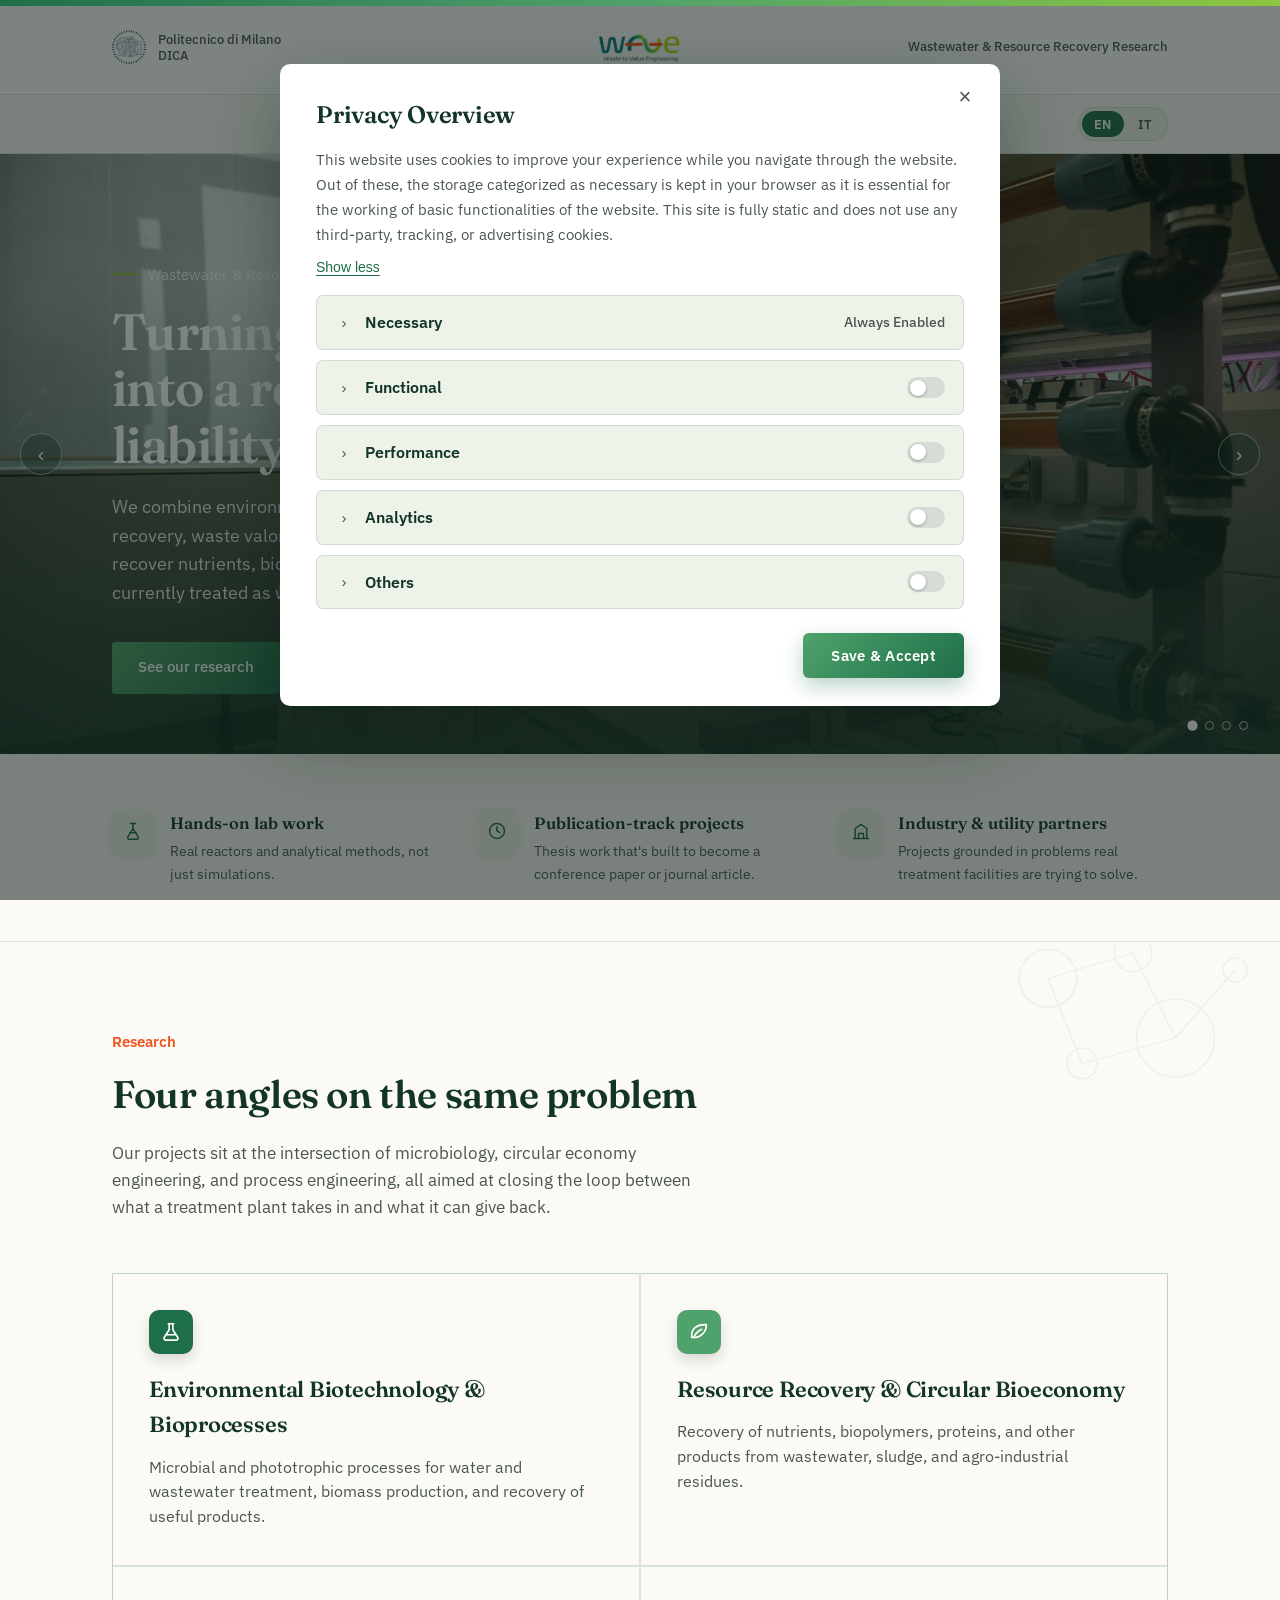
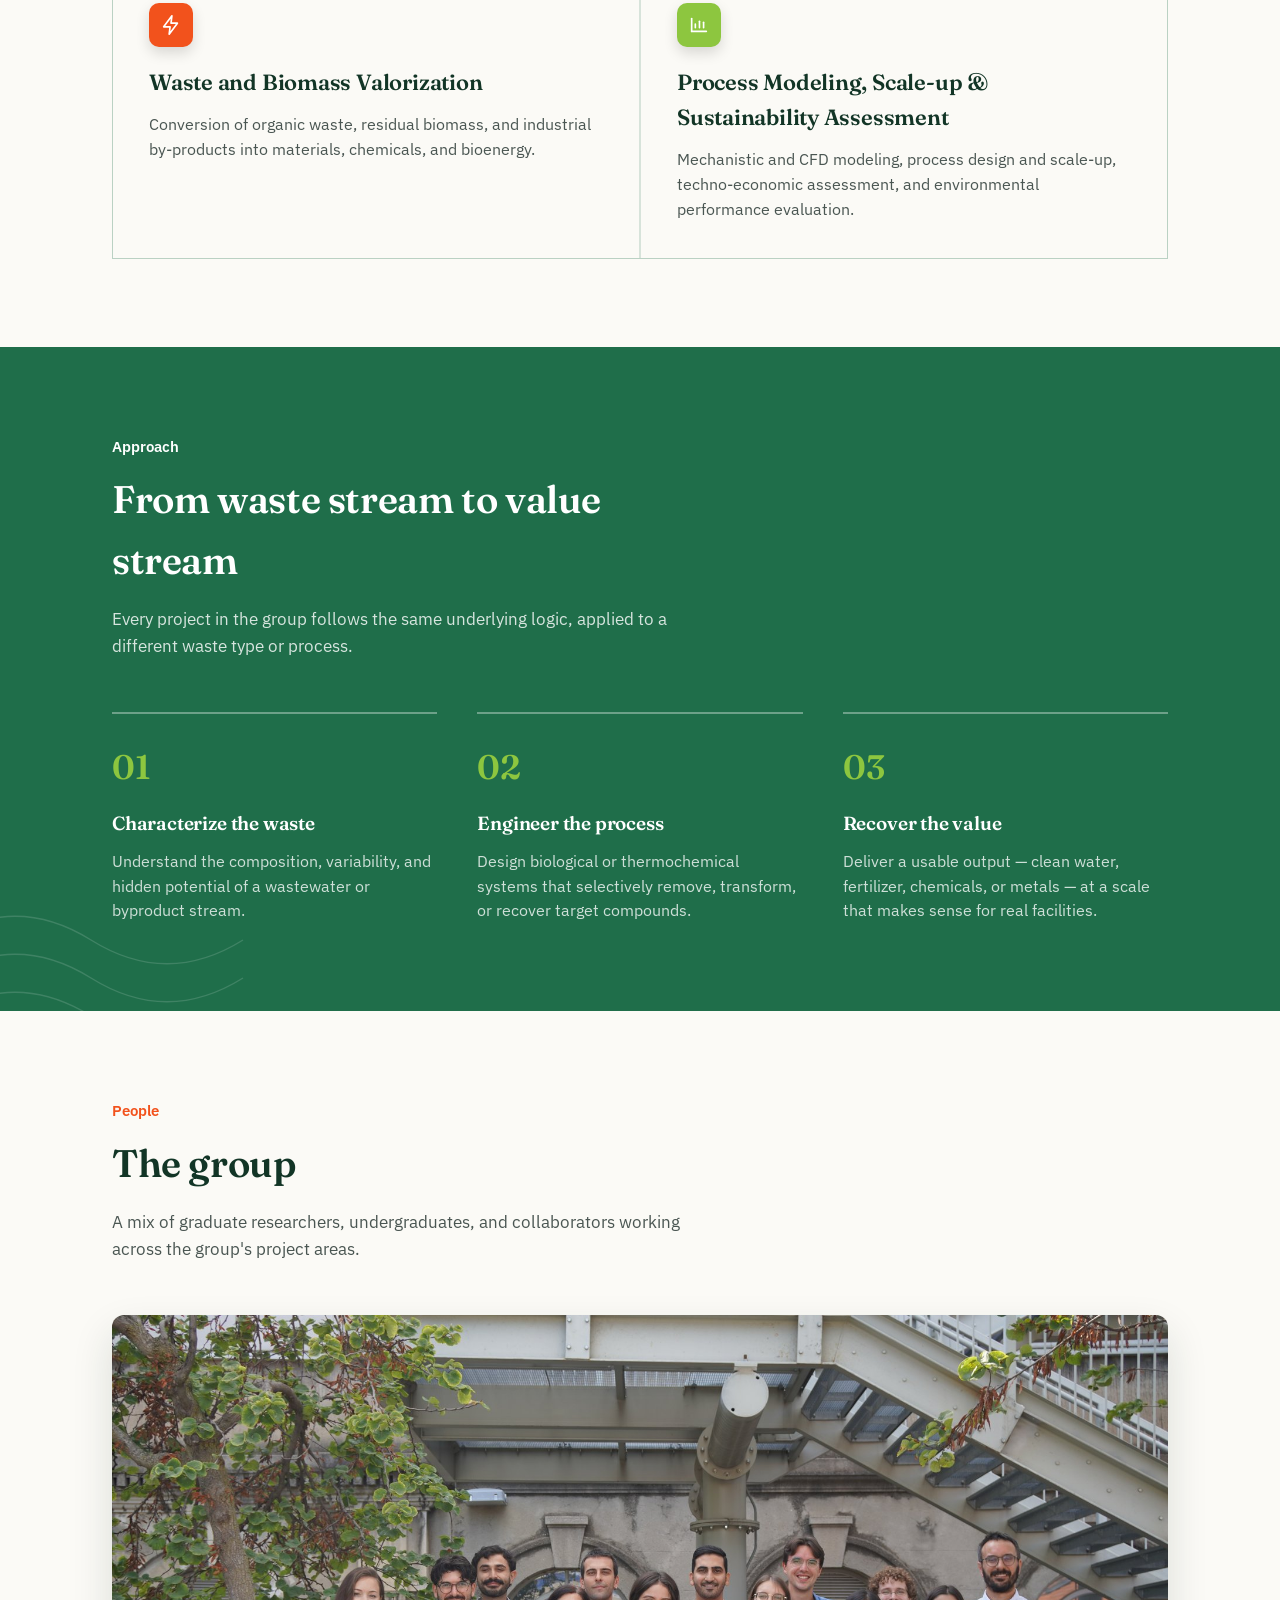
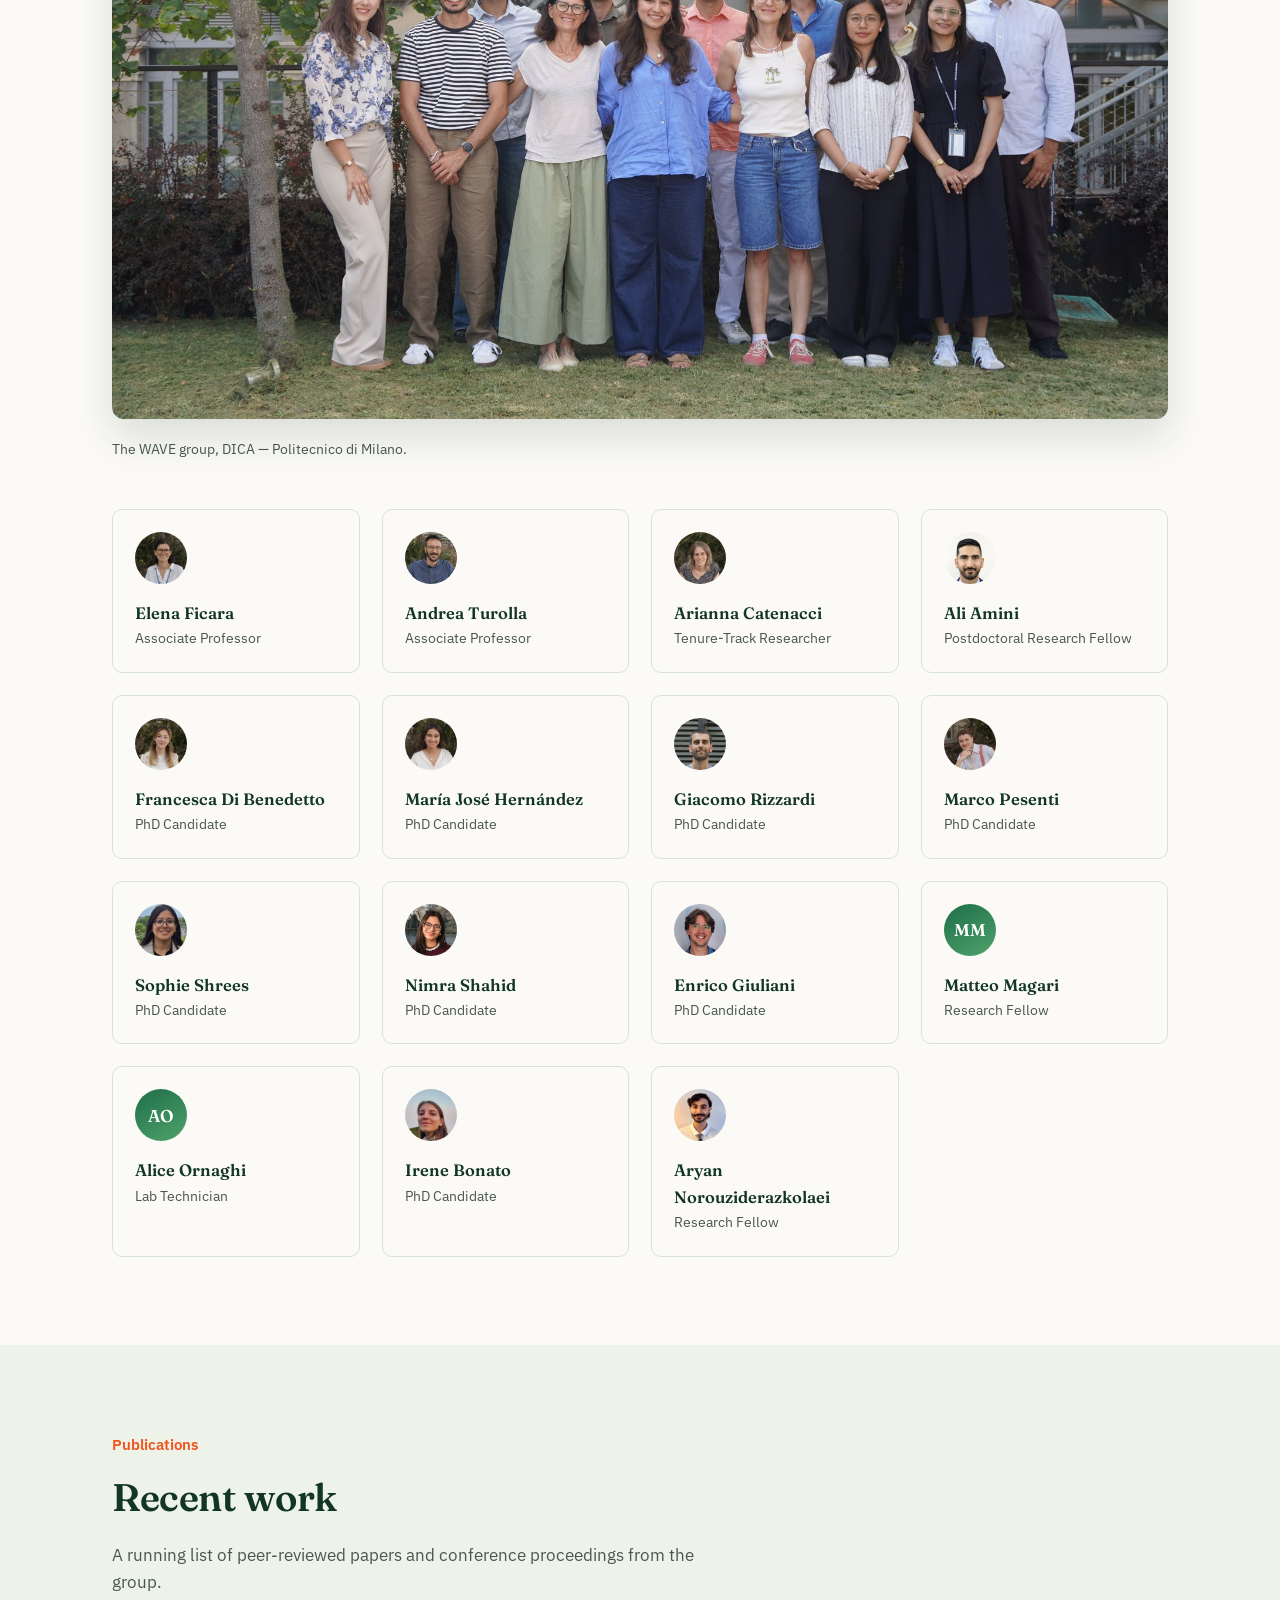
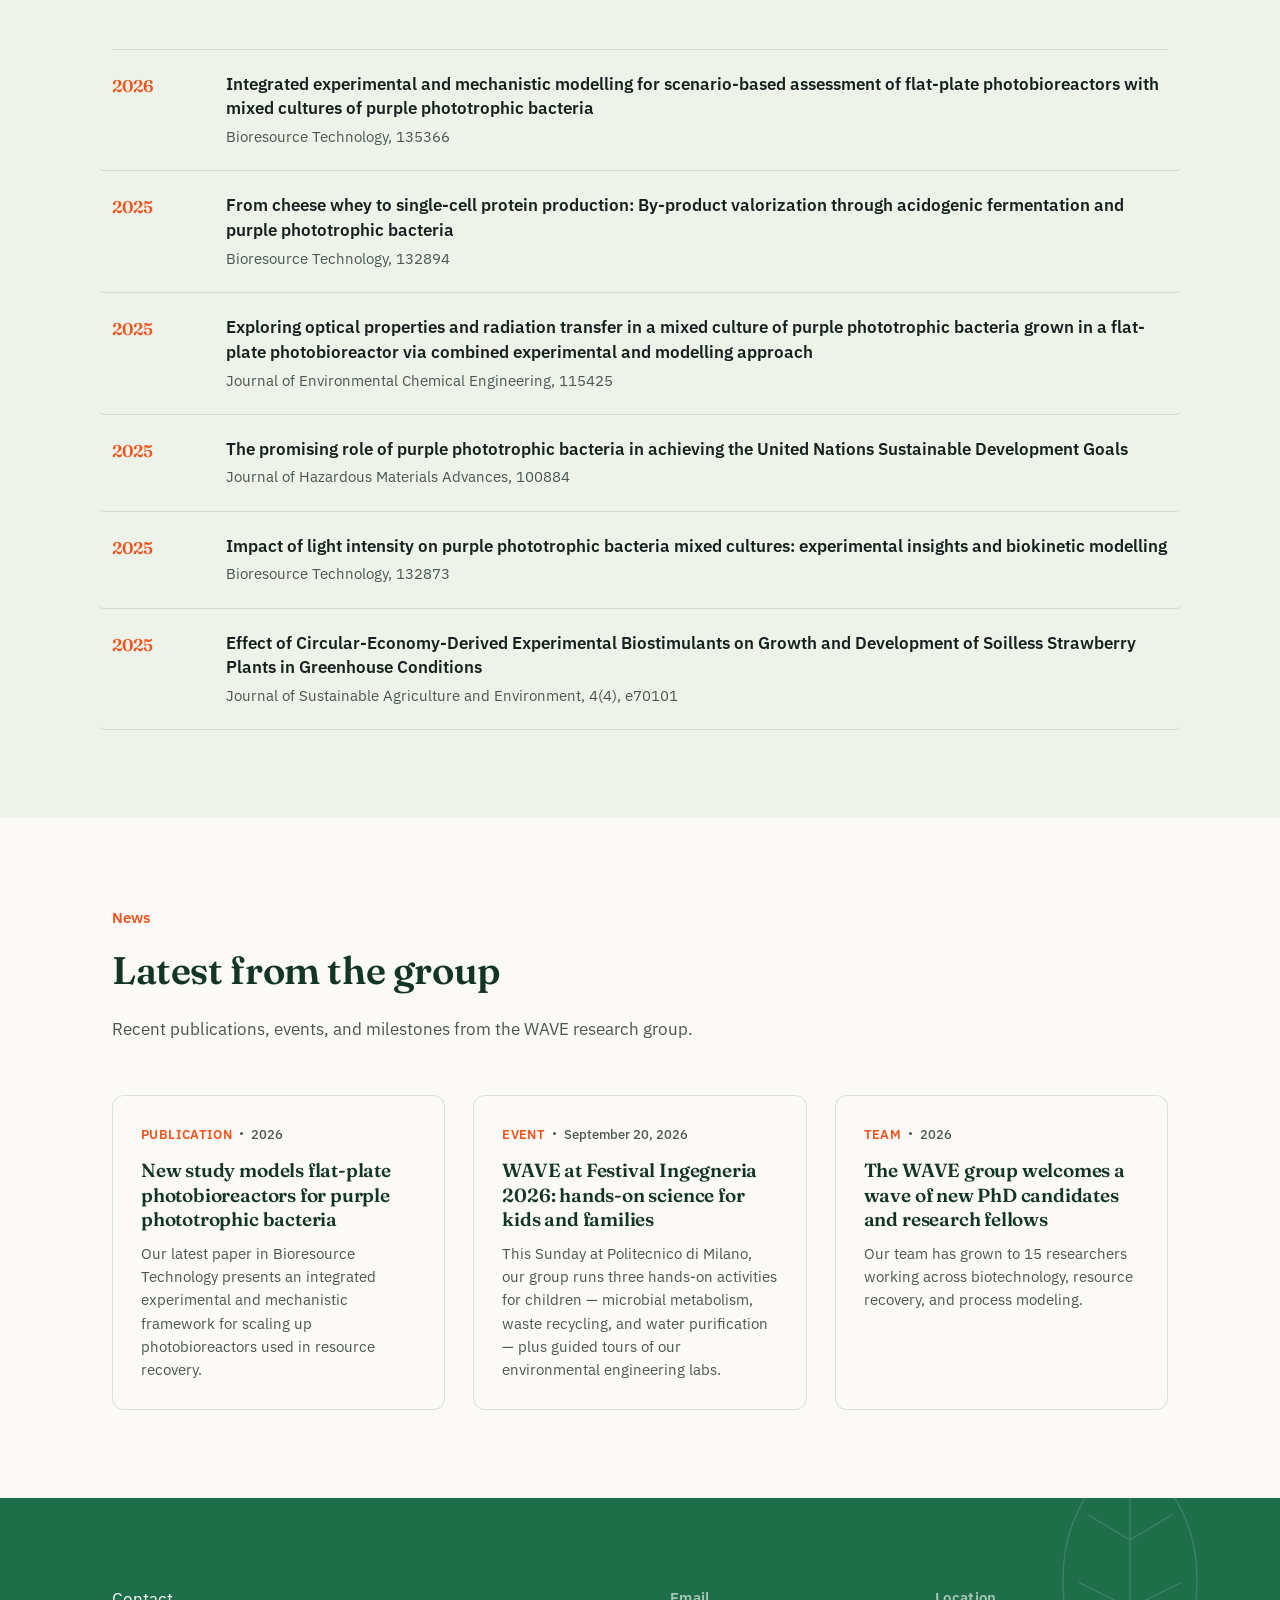
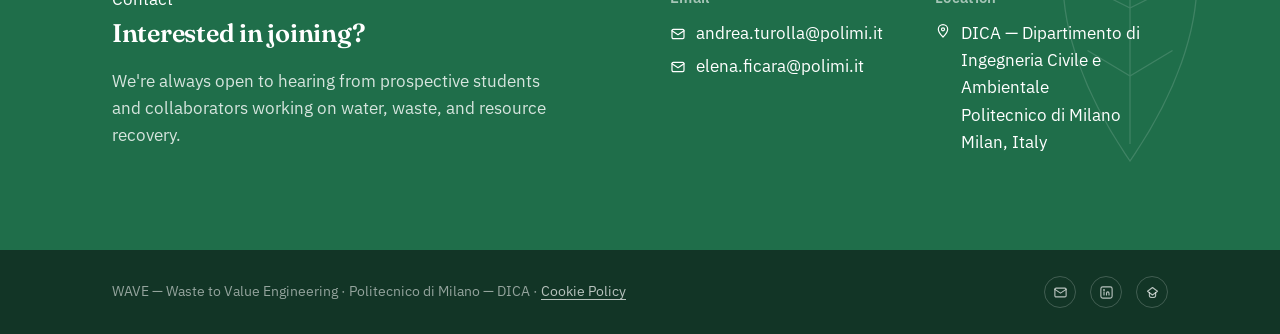
==== commit 2a0928a8: "Enlarge the WAVE logo in the identification bar It was too small to read (38px, 30px on mobile) — bu" ====
--- a/index.html
+++ b/index.html
@@ -60,7 +60,7 @@
     grid-template-columns:1fr auto 1fr;
     align-items:center;
     gap:20px;
-    padding:18px 32px;
+    padding:14px 32px;
     max-width:1120px;
     margin:0 auto;
   }
@@ -74,7 +74,7 @@
   .id-bar-left img{height:34px;width:34px;}
   .id-bar-left span{font-size:12.5px; line-height:1.3; color:var(--ink-soft); font-weight:500;}
   .id-bar-center{grid-column:2; justify-self:center;}
-  .id-bar-center img{height:38px; width:auto; display:block;}
+  .id-bar-center img{height:66px; width:auto; display:block;}
   .id-bar-right{grid-column:3; justify-self:end; text-align:right; font-size:13px; color:var(--ink-soft); font-weight:500;}
 
   /* ---------- nav ---------- */
@@ -686,7 +686,7 @@
   @media (max-width: 860px){
     nav ul{display:none;}
     .id-bar-left span, .id-bar-right{display:none;}
-    .id-bar-center img{height:30px;}
+    .id-bar-center img{height:44px;}
     .hero-carousel{height:auto; min-height:460px;}
     .hero-carousel-content{position:relative; left:auto; right:auto; bottom:auto; padding:150px 20px 28px;}
     .hero-carousel-content p.lede{font-size:16px;}
